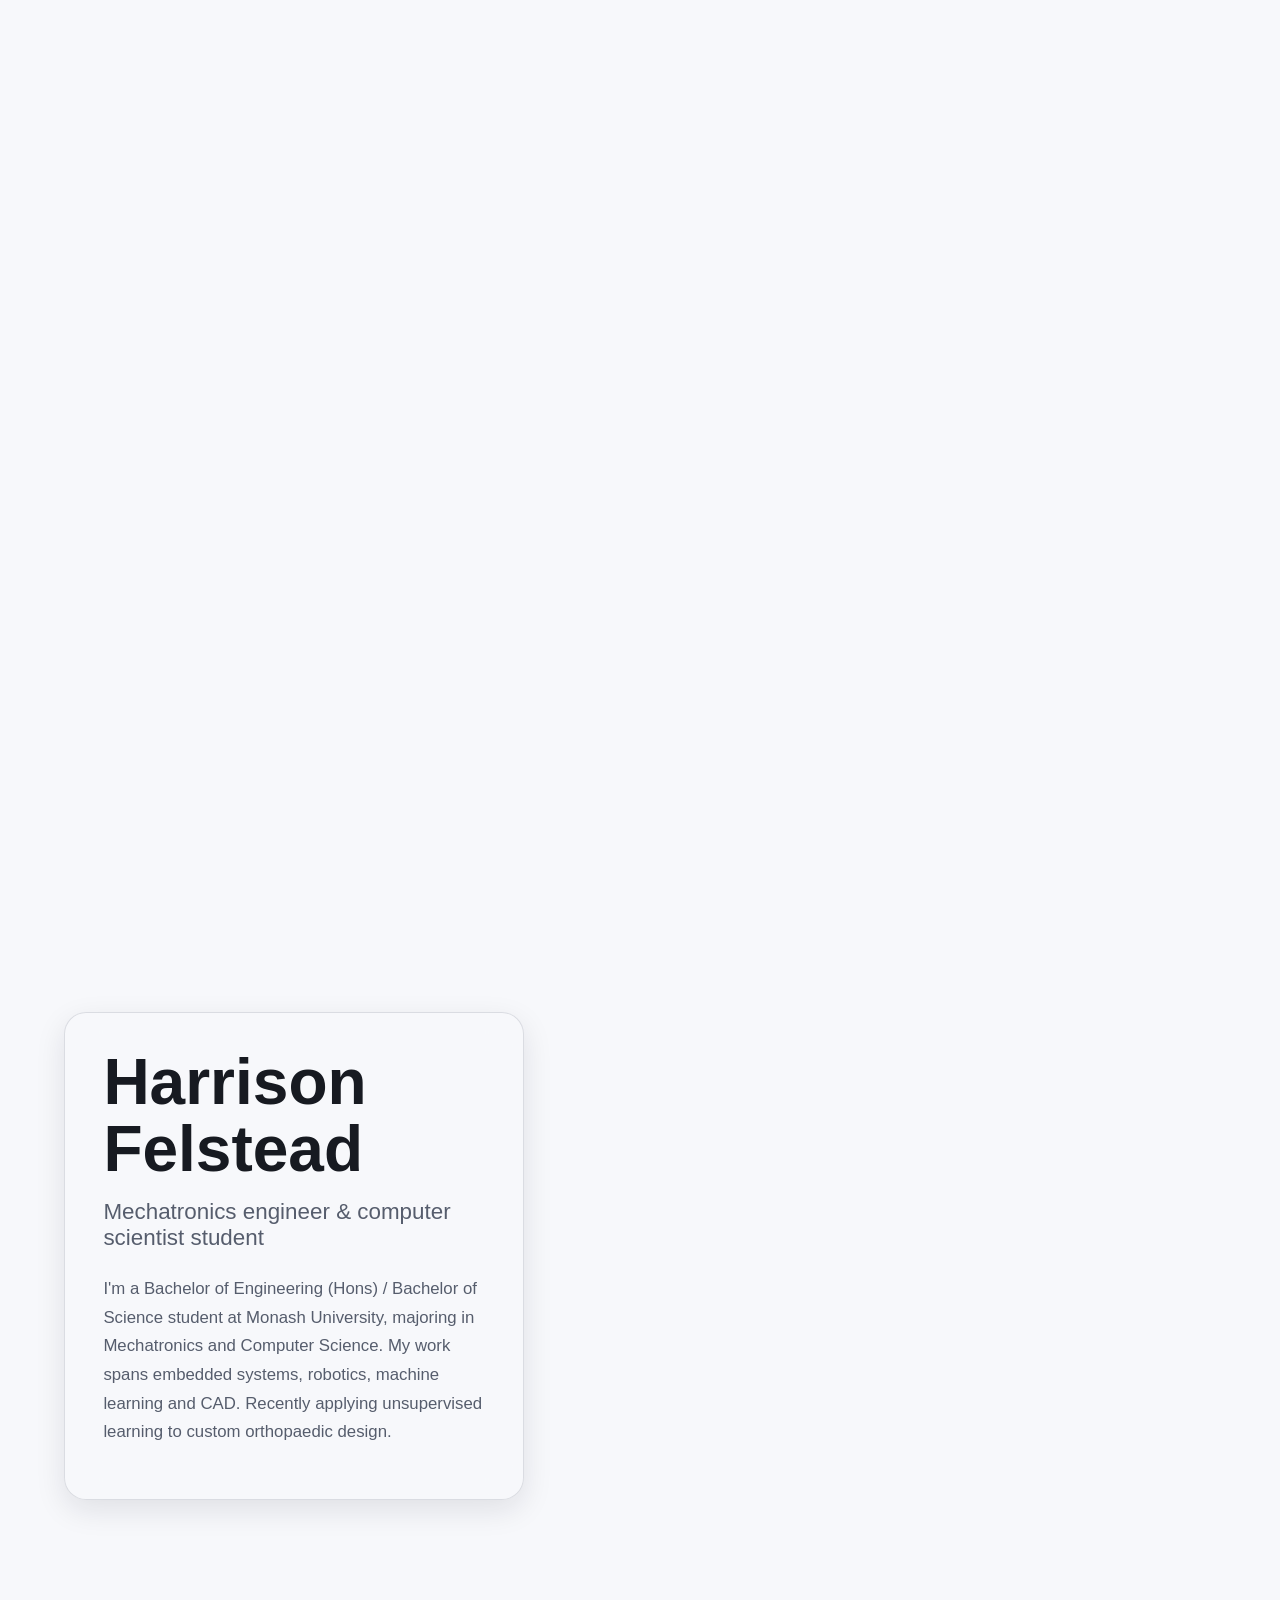
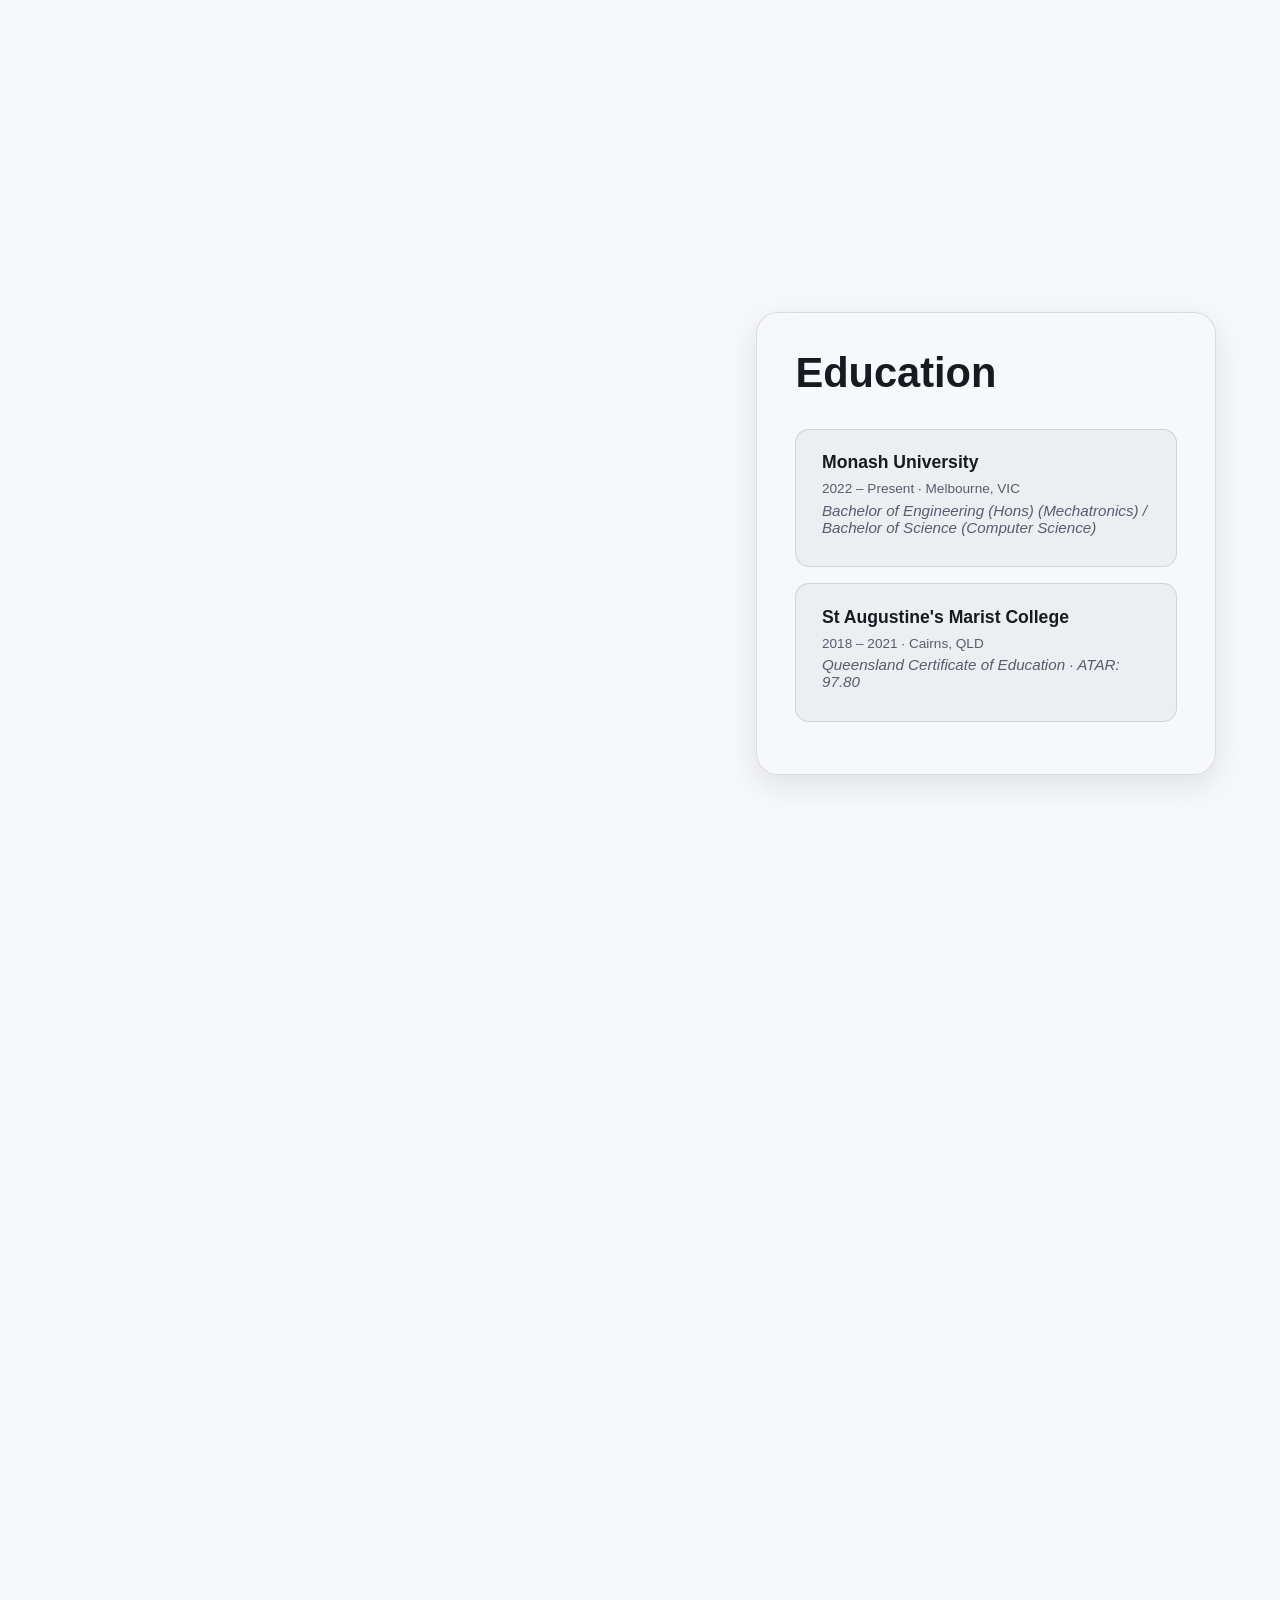
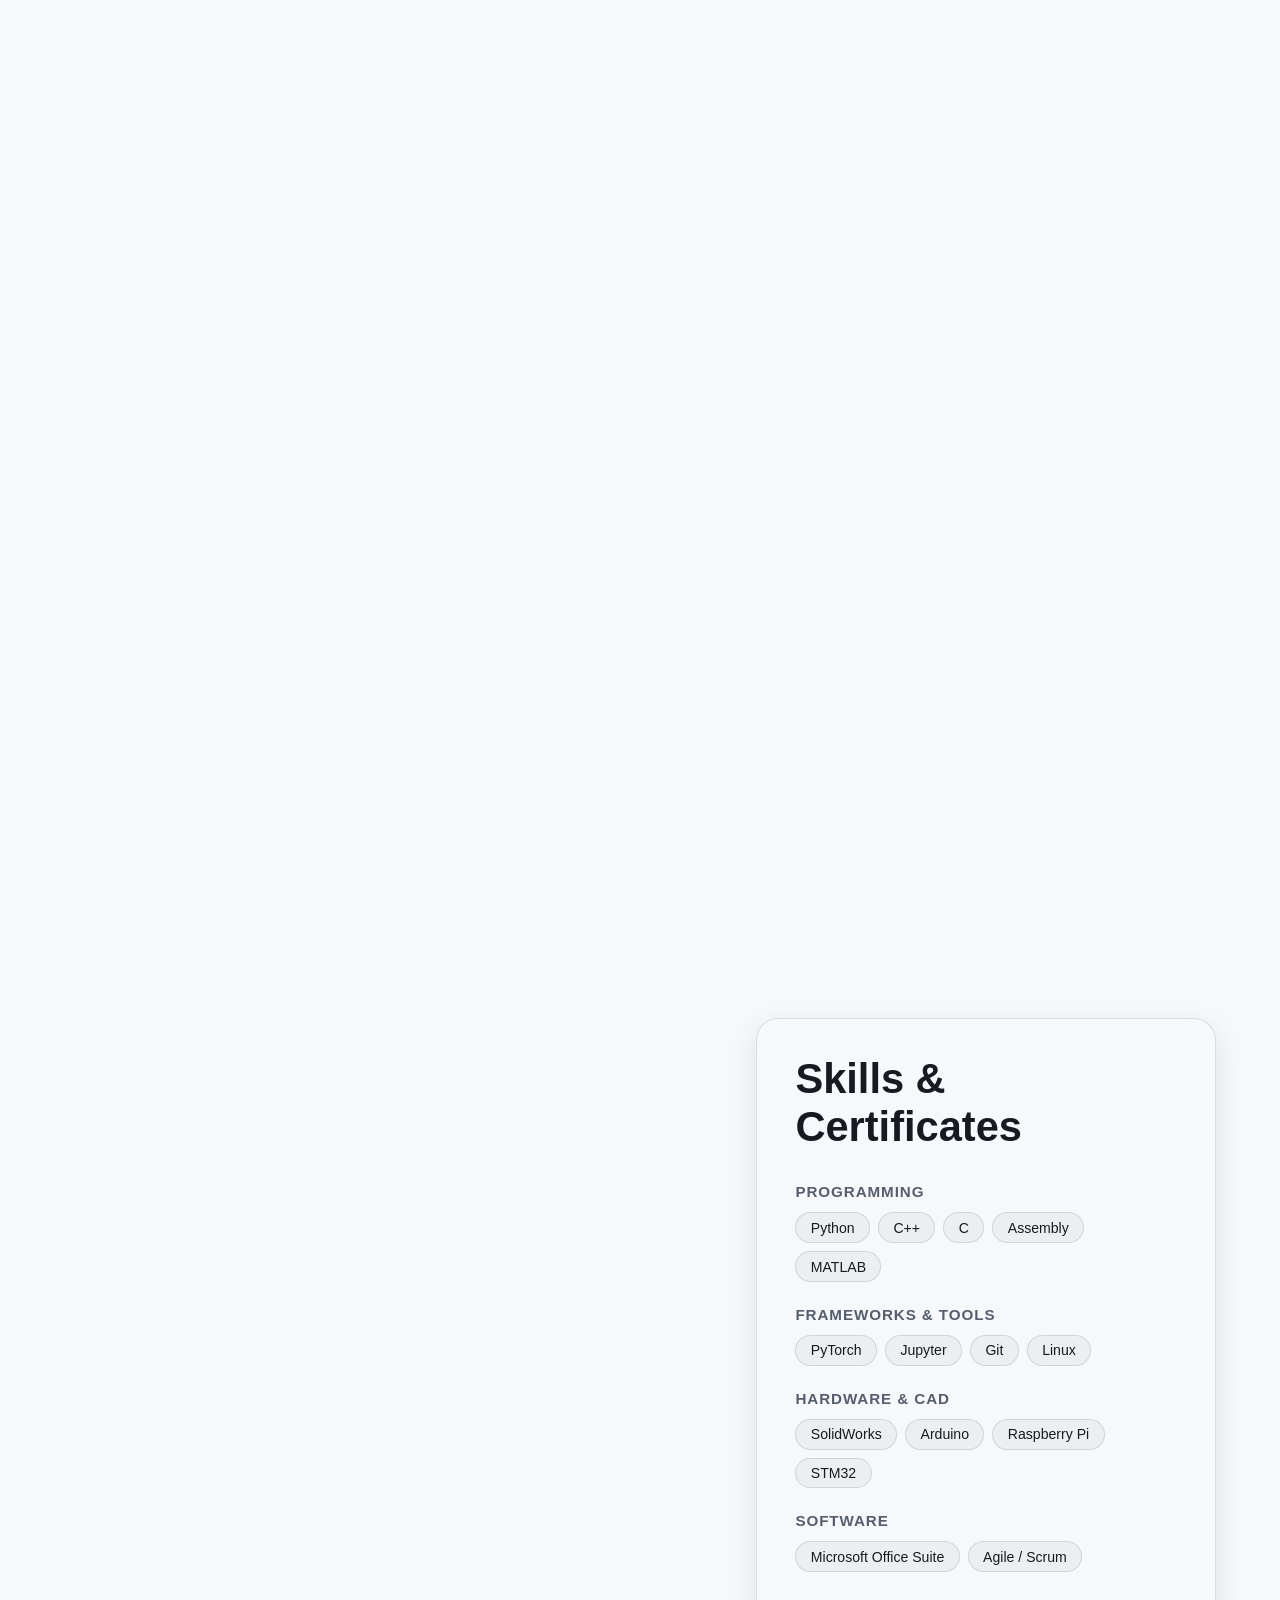
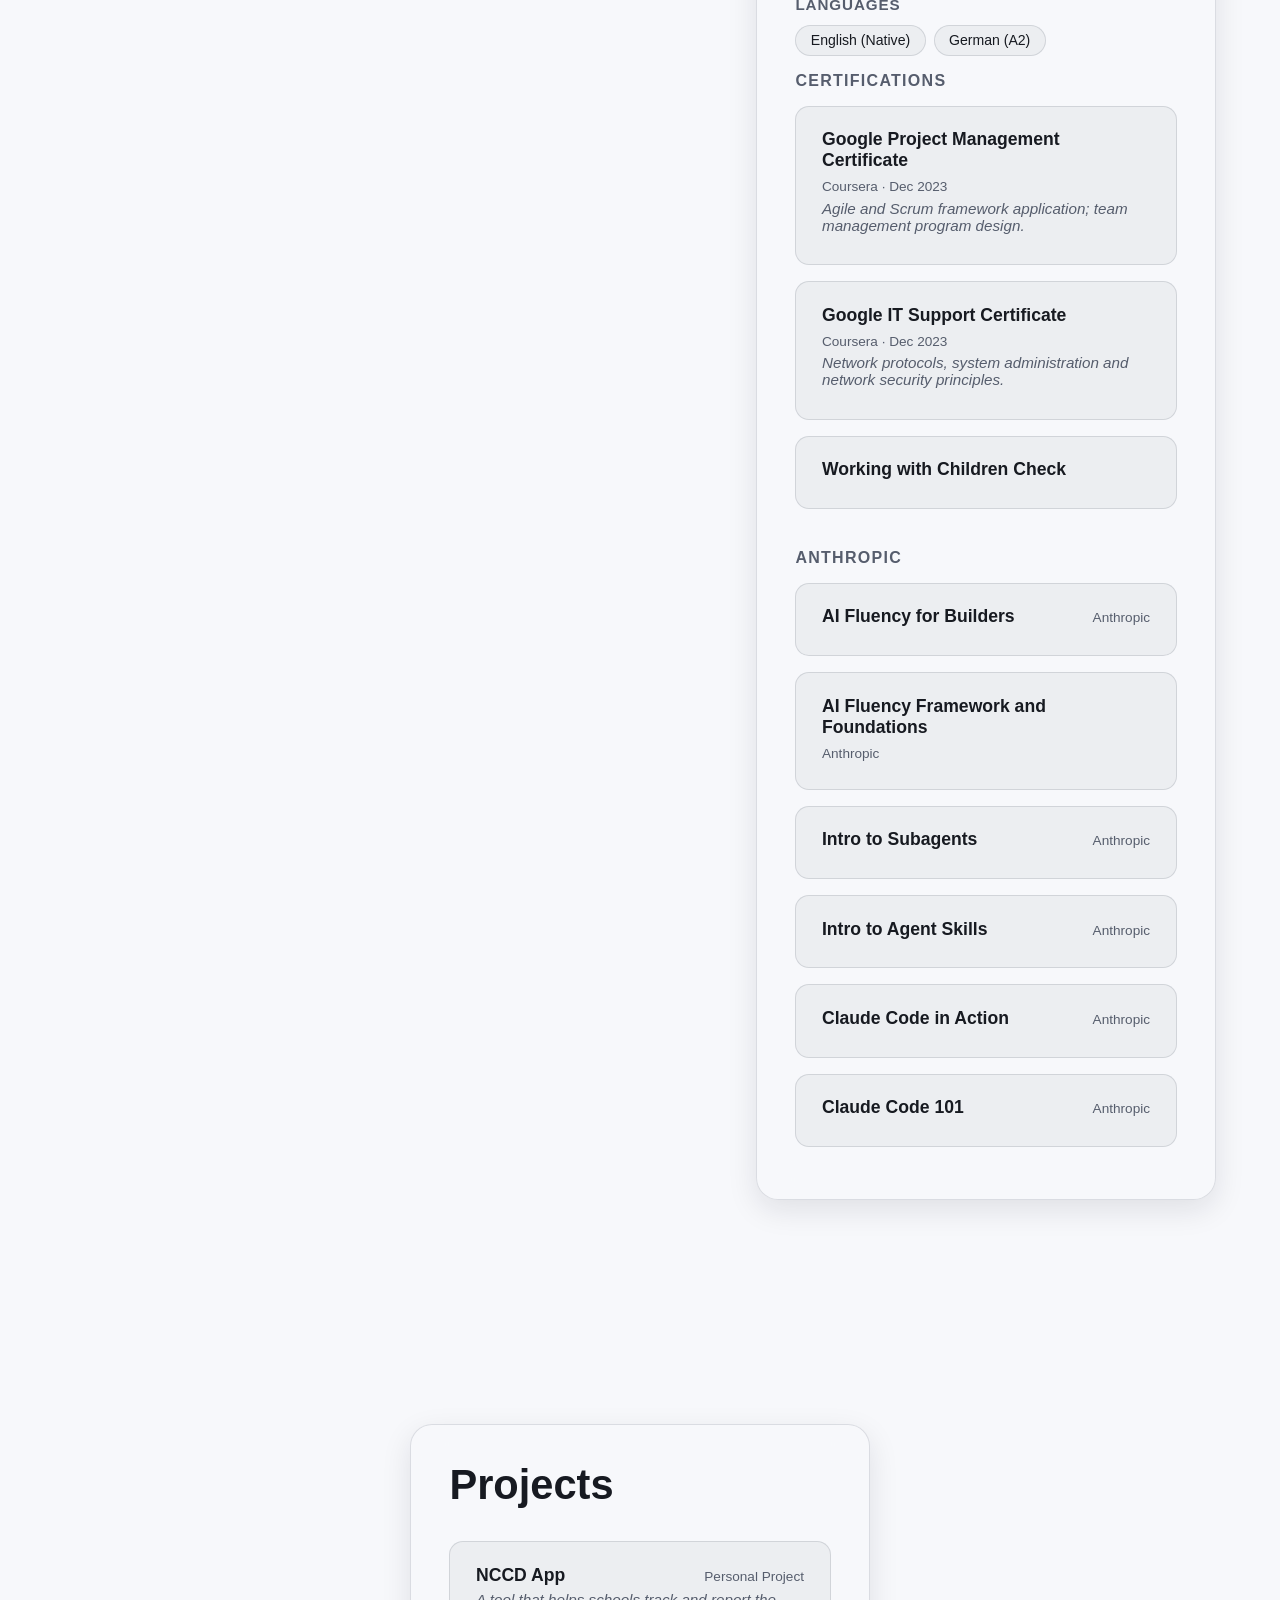
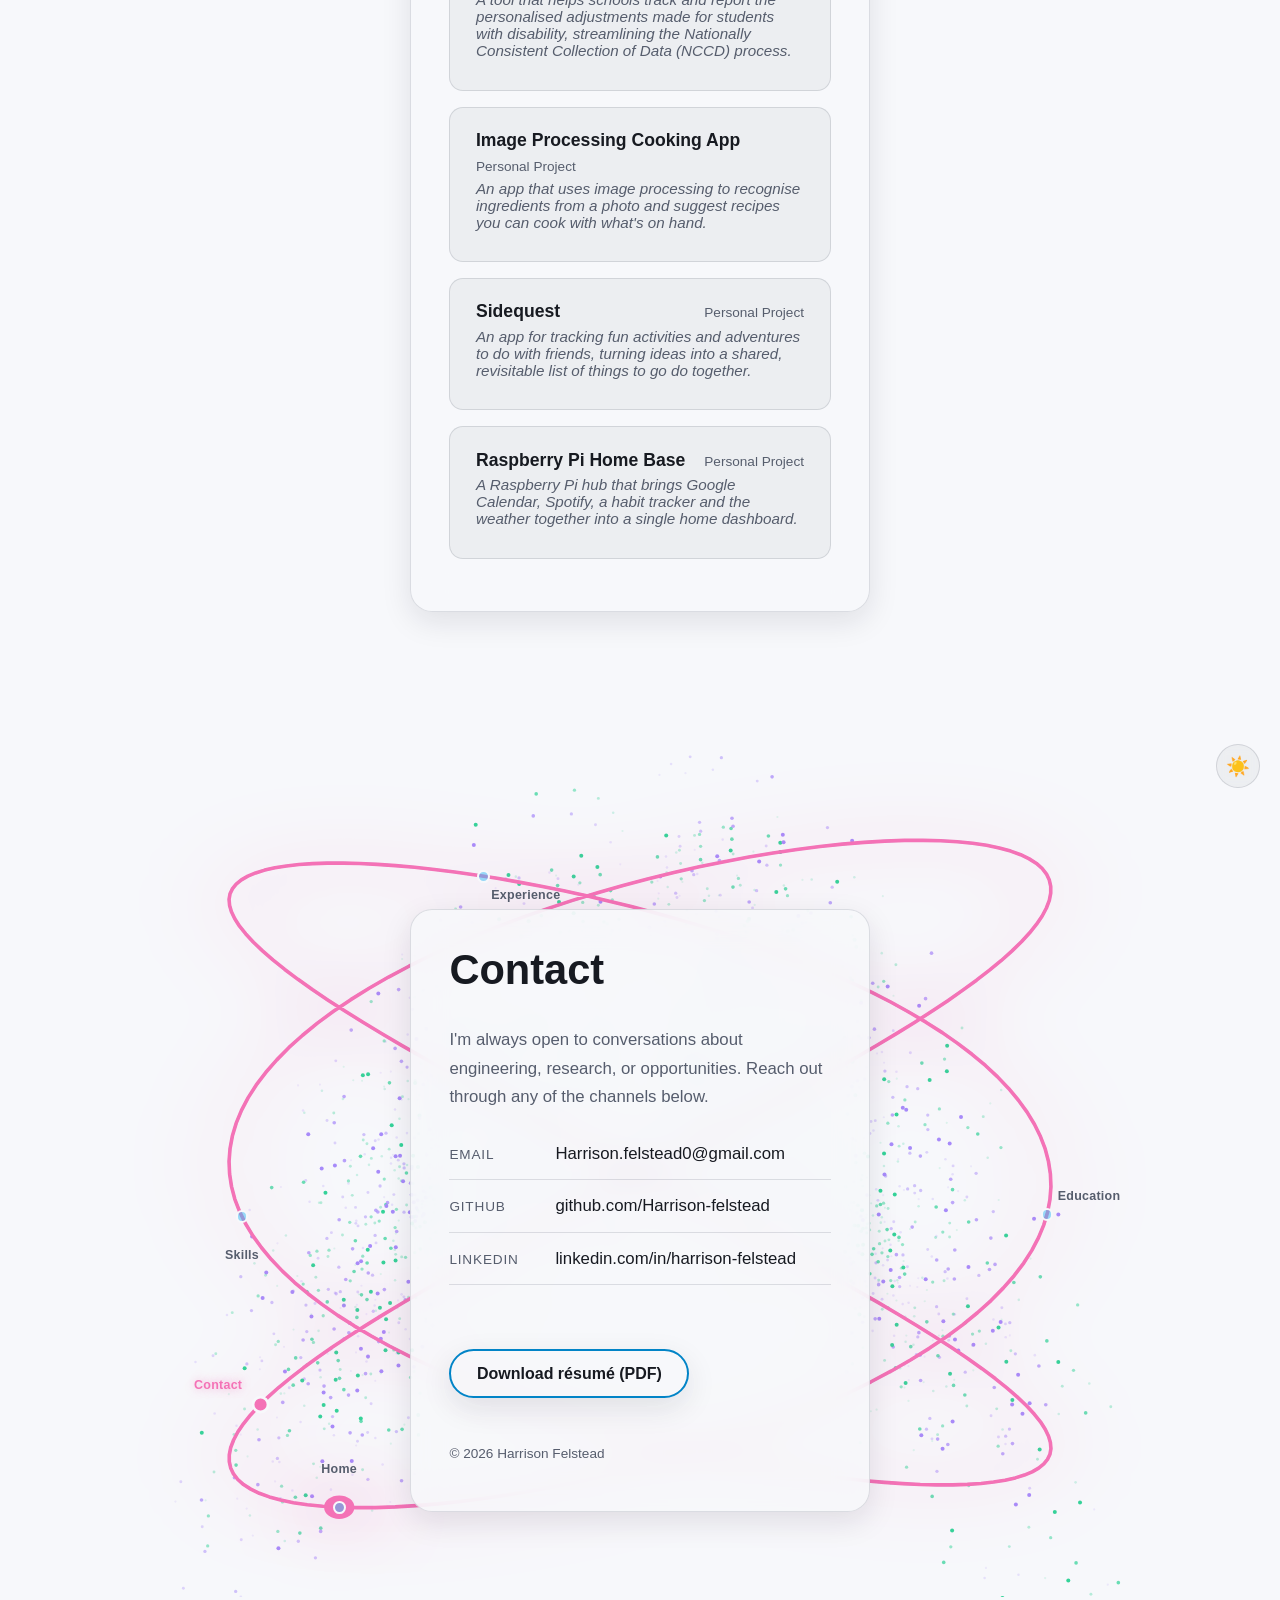
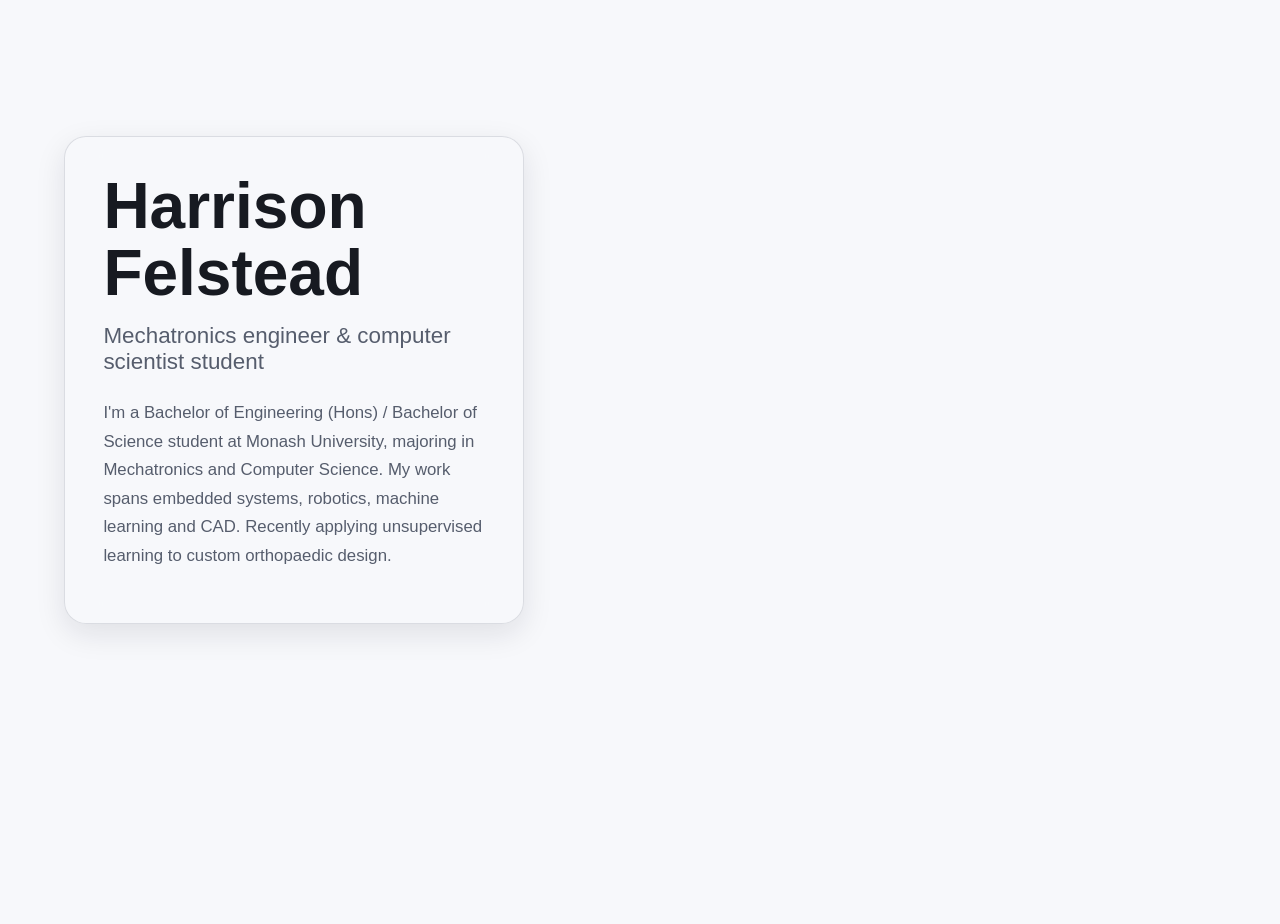
==== index.html @ 3bda4cfe "website page" ====
<!DOCTYPE html>
<html lang="en">
<head>
<meta charset="UTF-8">
<meta name="viewport" content="width=device-width, initial-scale=1.0">
<title>Harrison Felstead</title>
<meta name="description" content="Harrison Felstead, Mechatronics and Computer Science student at Monash University.">
<link rel="stylesheet" href="css/style.css">
</head>
<body>

  <button id="theme-toggle" class="theme-toggle" type="button" aria-label="Switch to light theme" aria-pressed="false">
    <span class="theme-toggle__icon" aria-hidden="true">🌙</span>
  </button>

  <div id="curve-stage" class="curve-stage" aria-hidden="false">
    <canvas id="attractor-canvas" aria-hidden="true"></canvas>

    <nav id="curve-nav" class="curve-nav" aria-label="Section navigation">
      <svg id="curve-svg" class="curve-svg" viewBox="0 0 100 100" preserveAspectRatio="none" aria-hidden="true">
        <path id="curve-path-base" class="curve-path curve-path--base" fill="none" />
        <path id="curve-path-trace" class="curve-path curve-path--trace" fill="none" />
        <circle id="curve-marker" class="curve-marker" r="1.4" />
      </svg>
      <div class="curve-dots" id="curve-dots" role="list"></div>
    </nav>
  </div>

  <main>

    <!-- Visual duplicate of Contact used for the reverse seamless wrap: scrolling
         up past Home lands here first, then script.js silently snaps scrollY
         forward onto the real #contact by the exact loop distance. Starts with
         no layout height (see .is-locked in style.css) so it can't be scrolled
         into at all until the first forward loop has completed once. -->
    <section id="contact-loop" class="section section--pos-bc section-clone is-locked" data-title="Contact" inert>
      <div class="section__inner">
        <h2>Contact</h2>
        <p class="intro">I'm always open to conversations about engineering, research, or opportunities. Reach out through any of the channels below.</p>

        <ul class="contact-list">
          <li>
            <span class="contact-list__label">Email</span>
            <a href="mailto:Harrison.felstead0@gmail.com">Harrison.felstead0@gmail.com</a>
          </li>
          <li>
            <span class="contact-list__label">GitHub</span>
            <a href="https://github.com/Harrison-felstead/">github.com/Harrison-felstead</a>
          </li>
          <li>
            <span class="contact-list__label">LinkedIn</span>
            <a href="https://linkedin.com/in/harrison-felstead">linkedin.com/in/harrison-felstead</a>
          </li>
        </ul>

        <a class="cta cta--resume" href="assets/resume.pdf">Download résumé (PDF)</a>

        <footer class="site-footer">
          <p>© 2026 Harrison Felstead</p>
        </footer>
      </div>
    </section>

    <section id="home" class="section section--pos-tl" data-title="Home" aria-labelledby="home-heading">
      <div class="section__inner">
        <h1 id="home-heading">Harrison Felstead</h1>
        <p class="tagline">Mechatronics engineer &amp; computer scientist student</p>
        <p class="intro">
          I'm a Bachelor of Engineering (Hons) / Bachelor of Science student at Monash University,
          majoring in Mechatronics and Computer Science. My work spans embedded systems, robotics,
          machine learning and CAD. Recently applying unsupervised learning to custom orthopaedic design.
        </p>
      </div>
    </section>

    <section id="education" class="section section--pos-tr" data-title="Education" aria-labelledby="education-heading">
      <div class="section__inner">
        <h2 id="education-heading">Education</h2>

        <article class="card">
          <div class="card__head">
            <h3>Monash University</h3>
            <span class="card__meta">2022 – Present · Melbourne, VIC</span>
          </div>
          <p class="card__role">Bachelor of Engineering (Hons) (Mechatronics) / Bachelor of Science (Computer Science)</p>
        </article>

        <article class="card">
          <div class="card__head">
            <h3>St Augustine's Marist College</h3>
            <span class="card__meta">2018 – 2021 · Cairns, QLD</span>
          </div>
          <p class="card__role">Queensland Certificate of Education · ATAR: 97.80</p>
        </article>
      </div>
    </section>

    <section id="experience" class="section section--pos-bl" data-title="Experience" aria-labelledby="experience-heading">
      <div class="section__inner">
        <h2 id="experience-heading">Experience</h2>

        <h3 class="group-title">Work &amp; Research</h3>

        <article class="card">
          <div class="card__head">
            <h4>Research &amp; Development Team Member</h4>
            <span class="card__meta">April 2026 – Present</span>
          </div>
          <p class="card__role">Monash BrewLab · Monash University</p>
          <ul>
            <li>Designed and tested multiple fermentation combinations using food chemistry principles, applying a scientific methodology to evaluate, iterate and optimise outcomes.</li>
            <li>Applied <strong>data analysis</strong> techniques to assess fermentation yields and flavour profiles, translating experimental results into actionable process improvements.</li>
            <li>Collaborated within a multidisciplinary team to document findings and plan future R&amp;D directions.</li>
          </ul>
        </article>

        <article class="card">
          <div class="card__head">
            <h4>Final Year Project: Custom Orthopaedic Sole Creation using Unsupervised Learning</h4>
          </div>
          <p class="card__role">Monash University</p>
          <ul>
            <li>Developed an unsupervised <strong>machine learning</strong> pipeline using <strong>K-means clustering</strong> to segment foot pressure maps into superpixels representing regions of similar pressure magnitude and pressure change dynamics.</li>
            <li>Generated custom 3D-printable sole geometries from clustering outputs, translating biomechanical data into manufacturable designs tailored to individual foot profiles.</li>
            <li>Spans <strong>machine learning</strong>, <strong>computer vision</strong>, biomechanical analysis and additive manufacturing, forming an end-to-end pipeline from raw data through to physical output.</li>
          </ul>
        </article>

        <article class="card">
          <div class="card__head">
            <h4>Mechatronics &amp; Computer Science Coursework Projects</h4>
          </div>
          <p class="card__role">Monash University</p>
          <ul>
            <li>Built practical experience across <strong>embedded systems</strong> (C/C++), control systems design, <strong>robotics</strong>, signal processing and <strong>machine learning</strong> (PyTorch), with CAD applied across mechanical design and prototyping units.</li>
          </ul>
        </article>

        <article class="card">
          <div class="card__head">
            <h4>OSHC Educator</h4>
            <span class="card__meta">Summer 2025 – 2026</span>
          </div>
          <p class="card__role">Holy Cross Primary School · Cairns</p>
          <ul>
            <li>Supervised and guided primary school students in structured activities, developing communication and patience skills applicable to client-facing engineering roles.</li>
          </ul>
        </article>

        <h3 class="group-title">Leadership &amp; Volunteering</h3>

        <article class="card">
          <div class="card__head">
            <h4>Vice President</h4>
            <span class="card__meta">Sep 2024 – Present</span>
          </div>
          <p class="card__role">German Liechtenstein Austrian Swiss Society (GLASS) · Monash University</p>
          <ul>
            <li>Overseeing committee operations, facilitating decision-making and supporting strategic planning for the society's annual program.</li>
            <li>Coordinating cross-cultural events and managing a diverse committee, building intercultural communication and organisational skills.</li>
          </ul>
        </article>

        <article class="card">
          <div class="card__head">
            <h4>Education Officer</h4>
            <span class="card__meta">Sep 2024 – Sep 2025</span>
          </div>
          <p class="card__role">Monash Engineering Students Society (MESS) · Monash University</p>
          <ul>
            <li>Created the "Ed Guide", a first-year resource adopted by the Engineering faculty to help incoming students navigate academic expectations and university life.</li>
            <li>Provided peer mentoring and academic support to first-year Engineering students.</li>
          </ul>
        </article>

        <article class="card">
          <div class="card__head">
            <h4>Wellbeing &amp; Equity Officer</h4>
            <span class="card__meta">Sep 2023 – Sep 2024</span>
          </div>
          <p class="card__role">Monash Engineering Students Society (MESS) · Monash University</p>
          <ul>
            <li>Developed and launched initiatives to promote mental health awareness within the Engineering faculty.</li>
            <li>Designed and implemented inclusivity and wellbeing programs serving a student body of thousands.</li>
          </ul>
        </article>
      </div>
    </section>

    <section id="skills" class="section section--pos-br" data-title="Skills" aria-labelledby="skills-heading">
      <div class="section__inner">
        <h2 id="skills-heading">Skills &amp; Certificates</h2>

        <div class="skills-grid">
          <div class="skill-group">
            <h3>Programming</h3>
            <ul class="pill-list">
              <li>Python</li><li>C++</li><li>C</li><li>Assembly</li><li>MATLAB</li>
            </ul>
          </div>
          <div class="skill-group">
            <h3>Frameworks &amp; Tools</h3>
            <ul class="pill-list">
              <li>PyTorch</li><li>Jupyter</li><li>Git</li><li>Linux</li>
            </ul>
          </div>
          <div class="skill-group">
            <h3>Hardware &amp; CAD</h3>
            <ul class="pill-list">
              <li>SolidWorks</li><li>Arduino</li><li>Raspberry Pi</li><li>STM32</li>
            </ul>
          </div>
          <div class="skill-group">
            <h3>Software</h3>
            <ul class="pill-list">
              <li>Microsoft Office Suite</li><li>Agile / Scrum</li>
            </ul>
          </div>
          <div class="skill-group">
            <h3>Languages</h3>
            <ul class="pill-list">
              <li>English (Native)</li><li>German (A2)</li>
            </ul>
          </div>
        </div>

        <h3 class="group-title">Certifications</h3>
        <article class="card">
          <div class="card__head">
            <h4>Google Project Management Certificate</h4>
            <span class="card__meta">Coursera · Dec 2023</span>
          </div>
          <p class="card__role">Agile and Scrum framework application; team management program design.</p>
        </article>
        <article class="card">
          <div class="card__head">
            <h4>Google IT Support Certificate</h4>
            <span class="card__meta">Coursera · Dec 2023</span>
          </div>
          <p class="card__role">Network protocols, system administration and network security principles.</p>
        </article>
        <article class="card">
          <div class="card__head">
            <h4>Working with Children Check</h4>
          </div>
        </article>

        <h3 class="group-title">Anthropic</h3>
        <article class="card">
          <div class="card__head">
            <h4>AI Fluency for Builders</h4>
            <span class="card__meta">Anthropic</span>
          </div>
        </article>
        <article class="card">
          <div class="card__head">
            <h4>AI Fluency Framework and Foundations</h4>
            <span class="card__meta">Anthropic</span>
          </div>
        </article>
        <article class="card">
          <div class="card__head">
            <h4>Intro to Subagents</h4>
            <span class="card__meta">Anthropic</span>
          </div>
        </article>
        <article class="card">
          <div class="card__head">
            <h4>Intro to Agent Skills</h4>
            <span class="card__meta">Anthropic</span>
          </div>
        </article>
        <article class="card">
          <div class="card__head">
            <h4>Claude Code in Action</h4>
            <span class="card__meta">Anthropic</span>
          </div>
        </article>
        <article class="card">
          <div class="card__head">
            <h4>Claude Code 101</h4>
            <span class="card__meta">Anthropic</span>
          </div>
        </article>
      </div>
    </section>

    <section id="projects" class="section section--pos-tc" data-title="Projects" aria-labelledby="projects-heading">
      <div class="section__inner">
        <h2 id="projects-heading">Projects</h2>

        <article class="card">
          <div class="card__head">
            <h4>NCCD App</h4>
            <span class="card__meta">Personal Project</span>
          </div>
          <p class="card__role">A tool that helps schools track and report the personalised adjustments made for students with disability, streamlining the Nationally Consistent Collection of Data (NCCD) process.</p>
        </article>

        <article class="card">
          <div class="card__head">
            <h4>Image Processing Cooking App</h4>
            <span class="card__meta">Personal Project</span>
          </div>
          <p class="card__role">An app that uses image processing to recognise ingredients from a photo and suggest recipes you can cook with what's on hand.</p>
        </article>

        <article class="card">
          <div class="card__head">
            <h4>Sidequest</h4>
            <span class="card__meta">Personal Project</span>
          </div>
          <p class="card__role">An app for tracking fun activities and adventures to do with friends, turning ideas into a shared, revisitable list of things to go do together.</p>
        </article>

        <article class="card">
          <div class="card__head">
            <h4>Raspberry Pi Home Base</h4>
            <span class="card__meta">Personal Project</span>
          </div>
          <p class="card__role">A Raspberry Pi hub that brings Google Calendar, Spotify, a habit tracker and the weather together into a single home dashboard.</p>
        </article>
      </div>
    </section>

    <section id="contact" class="section section--pos-bc" data-title="Contact" aria-labelledby="contact-heading">
      <div class="section__inner">
        <h2 id="contact-heading">Contact</h2>
        <p class="intro">I'm always open to conversations about engineering, research, or opportunities. Reach out through any of the channels below.</p>

        <ul class="contact-list">
          <li>
            <span class="contact-list__label">Email</span>
            <a href="mailto:Harrison.felstead0@gmail.com">Harrison.felstead0@gmail.com</a>
          </li>
          <li>
            <span class="contact-list__label">GitHub</span>
            <a href="https://github.com/Harrison-felstead/" target="_blank" rel="noopener noreferrer">github.com/Harrison-felstead</a>
          </li>
          <li>
            <span class="contact-list__label">LinkedIn</span>
            <a href="https://linkedin.com/in/harrison-felstead" target="_blank" rel="noopener noreferrer">linkedin.com/in/harrison-felstead</a>
          </li>
        </ul>

        <a class="cta cta--resume" href="assets/resume.pdf" download>Download résumé (PDF)</a>

        <footer class="site-footer">
          <p>© <span id="year"></span> Harrison Felstead</p>
        </footer>
      </div>
    </section>

    <!-- Visual duplicate of Home used purely for a seamless scroll wrap: once this
         is reached, script.js silently snaps scrollY back to the real #home by the
         exact distance between the two, so the loop is imperceptible. -->
    <section id="home-loop" class="section section--pos-tl section-clone" data-title="Home" inert>
      <div class="section__inner">
        <h1>Harrison Felstead</h1>
        <p class="tagline">Mechatronics engineer &amp; computer scientist student</p>
        <p class="intro">
          I'm a Bachelor of Engineering (Hons) / Bachelor of Science student at Monash University,
          majoring in Mechatronics and Computer Science. My work spans embedded systems, robotics,
          machine learning and CAD. Recently applying unsupervised learning to custom orthopaedic design.
        </p>
      </div>
    </section>

  </main>

  <script src="js/script.js"></script>
</body>
</html>
---- css/style.css ----
:root {
  --bg: #0b0e14;
  --bg-elevated: rgba(255, 255, 255, 0.06);
  --panel-bg: rgba(11, 14, 20, 0.82);
  --text: #eef1f6;
  --text-muted: #a6adba;
  --border: rgba(255, 255, 255, 0.1);
  --accent: #7dd3fc;
  --accent-strong: #38bdf8;
  --curve-base: rgba(226, 232, 240, 0.4);
  --curve-trace: #38bdf8;
  --attractor-color: 125, 211, 252;
  --shadow: 0 10px 30px rgba(0, 0, 0, 0.35);
}

[data-theme="light"] {
  --bg: #f7f8fb;
  --bg-elevated: rgba(15, 23, 42, 0.045);
  --panel-bg: rgba(247, 248, 251, 0.86);
  --text: #171a21;
  --text-muted: #565d6d;
  --border: rgba(15, 23, 42, 0.12);
  --accent: #0369a1;
  --accent-strong: #0284c7;
  --curve-base: rgba(15, 23, 42, 0.55);
  --curve-trace: #0284c7;
  --attractor-color: 3, 105, 161;
  --shadow: 0 10px 30px rgba(15, 23, 42, 0.1);
}

* { box-sizing: border-box; }

html {
  scroll-behavior: smooth;
  scrollbar-width: none;
  -ms-overflow-style: none;
}

html::-webkit-scrollbar {
  width: 0;
  height: 0;
  display: none;
}

body {
  margin: 0;
  font-family: -apple-system, BlinkMacSystemFont, "Segoe UI", Roboto, Helvetica, Arial, sans-serif;
  background: var(--bg);
  color: var(--text);
  transition: background-color 0.4s ease, color 0.4s ease;
  min-height: 100vh;
}

main {
  position: relative;
  z-index: 2;
}

.section {
  min-height: 100vh;
  display: flex;
  padding: 7rem 5vw;
}

.section--pos-tl { align-items: flex-start; justify-content: flex-start; }
.section--pos-tr { align-items: flex-start; justify-content: flex-end; }
.section--pos-bl { align-items: flex-end; justify-content: flex-start; }
.section--pos-br { align-items: flex-end; justify-content: flex-end; }
.section--pos-bc { align-items: flex-end; justify-content: center; }
.section--pos-tc { align-items: flex-start; justify-content: center; }

.section-clone {
  pointer-events: none;
}

/* Takes up no layout space at all, so the document simply can't be scrolled
   into it — the natural scroll boundary sits at Home's top, same as before
   this section existed. Removed once the first forward loop completes. */
.section-clone.is-locked {
  display: none;
}

.section__inner {
  max-width: 460px;
  width: 100%;
  background: var(--panel-bg);
  backdrop-filter: blur(16px);
  -webkit-backdrop-filter: blur(16px);
  border: 1px solid var(--border);
  border-radius: 22px;
  padding: 2.25rem clamp(1.5rem, 3vw, 2.5rem);
  box-shadow: var(--shadow);
  opacity: 0;
  transform: translateY(18px) scale(0.96);
  transition: opacity 0.55s ease, transform 0.55s cubic-bezier(0.22, 1, 0.36, 1);
}

.section.is-active .section__inner {
  opacity: 1;
  transform: translateY(0) scale(1);
}

.eyebrow {
  text-transform: uppercase;
  letter-spacing: 0.14em;
  font-size: 0.78rem;
  color: var(--accent);
  font-weight: 600;
  margin: 0 0 0.75rem;
}

h1 {
  font-size: clamp(2.4rem, 6vw, 4rem);
  margin: 0 0 1rem;
  line-height: 1.05;
}

h2 {
  font-size: clamp(1.8rem, 4vw, 2.6rem);
  margin: 0 0 2rem;
}

.tagline {
  font-size: clamp(1.1rem, 2.4vw, 1.4rem);
  color: var(--text-muted);
  margin: 0 0 1.5rem;
  font-weight: 500;
}

.intro {
  font-size: 1.05rem;
  line-height: 1.7;
  color: var(--text-muted);
  max-width: 620px;
}

.cta {
  display: inline-block;
  margin-top: 2rem;
  padding: 0.85rem 1.6rem;
  border-radius: 999px;
  background: var(--accent-strong);
  color: #04121c;
  font-weight: 600;
  text-decoration: none;
  transition: transform 0.2s ease, box-shadow 0.2s ease;
  box-shadow: var(--shadow);
}

.cta:hover, .cta:focus-visible {
  transform: translateY(-2px);
}

.cta--resume {
  background: transparent;
  border: 2px solid var(--accent-strong);
  color: var(--text);
}

.group-title {
  font-size: 1rem;
  text-transform: uppercase;
  letter-spacing: 0.08em;
  color: var(--text-muted);
  margin: 2.5rem 0 1rem;
}

.group-title:first-of-type {
  margin-top: 0;
}

.card {
  background: var(--bg-elevated);
  border: 1px solid var(--border);
  border-radius: 14px;
  padding: 1.4rem 1.6rem;
  margin-bottom: 1rem;
}

.card__head {
  display: flex;
  flex-wrap: wrap;
  justify-content: space-between;
  align-items: baseline;
  gap: 0.5rem;
  margin-bottom: 0.35rem;
}

.card__head h3, .card__head h4 {
  margin: 0;
  font-size: 1.1rem;
}

.card__meta {
  font-size: 0.85rem;
  color: var(--text-muted);
  white-space: nowrap;
}

.card__role {
  margin: 0 0 0.5rem;
  color: var(--text-muted);
  font-style: italic;
  font-size: 0.95rem;
}

.card ul {
  margin: 0.5rem 0 0;
  padding-left: 1.2rem;
  color: var(--text-muted);
  line-height: 1.6;
}

.card li + li { margin-top: 0.4rem; }

.skills-grid {
  display: grid;
  grid-template-columns: repeat(auto-fit, minmax(200px, 1fr));
  gap: 1.5rem;
  margin-bottom: 1rem;
}

.skill-group h3 {
  font-size: 0.95rem;
  text-transform: uppercase;
  letter-spacing: 0.06em;
  color: var(--text-muted);
  margin: 0 0 0.75rem;
}

.pill-list {
  list-style: none;
  margin: 0;
  padding: 0;
  display: flex;
  flex-wrap: wrap;
  gap: 0.5rem;
}

.pill-list li {
  background: var(--bg-elevated);
  border: 1px solid var(--border);
  border-radius: 999px;
  padding: 0.4rem 0.9rem;
  font-size: 0.88rem;
}

.contact-list {
  list-style: none;
  margin: 2rem 0;
  padding: 0;
  display: flex;
  flex-direction: column;
  gap: 1rem;
}

.contact-list li {
  display: flex;
  align-items: baseline;
  gap: 1rem;
  border-bottom: 1px solid var(--border);
  padding-bottom: 0.9rem;
}

.contact-list__label {
  width: 90px;
  flex-shrink: 0;
  color: var(--text-muted);
  font-size: 0.85rem;
  text-transform: uppercase;
  letter-spacing: 0.06em;
}

.contact-list a {
  color: var(--text);
  text-decoration: none;
  font-size: 1.05rem;
  border-bottom: 1px solid transparent;
}

.contact-list a:hover, .contact-list a:focus-visible {
  border-bottom-color: var(--accent-strong);
}

.site-footer {
  margin-top: 3rem;
  color: var(--text-muted);
  font-size: 0.85rem;
}

/* Theme toggle */
.theme-toggle {
  position: fixed;
  top: 1.25rem;
  right: 1.25rem;
  z-index: 20;
  width: 44px;
  height: 44px;
  border-radius: 50%;
  border: 1px solid var(--border);
  background: var(--bg-elevated);
  backdrop-filter: blur(6px);
  color: var(--text);
  font-size: 1.2rem;
  display: flex;
  align-items: center;
  justify-content: center;
  cursor: pointer;
  transition: transform 0.2s ease, background-color 0.3s ease;
}

.theme-toggle:hover, .theme-toggle:focus-visible {
  transform: scale(1.06);
}

/* Centered Lissajous curve + attractor stage */
.curve-stage {
  position: fixed;
  top: 50%;
  left: 50%;
  transform: translate(-50%, -50%);
  /* Wider than tall: gives dots/labels near the curve's left and right
     extremes more horizontal room before they'd otherwise sit under the
     corner content panels or run off the viewport edge. Capped by vw too
     so it still can't exceed the actual viewport on narrow/portrait
     screens (vmin alone isn't enough of a guard there). */
  width: min(120vmin, 96vw, 1500px);
  height: min(94vmin, 1300px);
  z-index: 1;
  pointer-events: none;
}

#attractor-canvas {
  position: absolute;
  inset: 0;
  width: 100%;
  height: 100%;
  z-index: 0;
  pointer-events: none;
}

.curve-nav {
  position: absolute;
  inset: 0;
  z-index: 1;
  pointer-events: none;
}

.curve-svg {
  position: absolute;
  inset: 0;
  width: 100%;
  height: 100%;
  overflow: visible;
}

.curve-path {
  stroke-linecap: round;
  stroke-linejoin: round;
  vector-effect: non-scaling-stroke;
}

.curve-path--base {
  stroke: var(--curve-base);
  stroke-width: 2.6;
}

.curve-path--trace {
  stroke: var(--curve-trace);
  stroke-width: 3.6;
  transition: stroke 0.4s ease;
  filter: drop-shadow(0 0 4px var(--curve-trace));
}

.curve-marker {
  fill: var(--curve-trace);
  transition: fill 0.4s ease;
  filter: drop-shadow(0 0 4px var(--curve-trace));
}

.curve-dots {
  position: absolute;
  inset: 0;
}

.curve-dot-label {
  position: absolute;
  left: 50%;
  top: 50%;
  transform: translate(-50%, -50%);
  font-size: 0.78rem;
  font-weight: 600;
  letter-spacing: 0.02em;
  color: var(--text-muted);
  white-space: nowrap;
  pointer-events: none;
  transition: color 0.3s ease, text-shadow 0.3s ease;
}

.curve-dot-label.is-current {
  color: var(--curve-trace);
  text-shadow: 0 0 8px color-mix(in srgb, var(--curve-trace) 55%, transparent);
}

.curve-dot {
  position: absolute;
  left: 50%;
  top: 50%;
  width: 2rem;
  height: 2rem;
  margin: -1rem;
  border-radius: 50%;
  border: none;
  background: transparent;
  cursor: pointer;
  pointer-events: auto;
  display: flex;
  align-items: center;
  justify-content: center;
}

.curve-dot::before {
  content: "";
  width: 0.55rem;
  height: 0.55rem;
  border-radius: 50%;
  background: var(--curve-base);
  border: 2px solid var(--bg);
  transition: background-color 0.3s ease, transform 0.3s ease;
}

.curve-dot[aria-current="true"]::before {
  background: var(--curve-trace);
  transform: scale(1.35);
}

.curve-dot.is-pulsing::before {
  animation: dot-pulse 0.5s ease;
}

@keyframes dot-pulse {
  0% { transform: scale(1); }
  50% { transform: scale(1.7); }
  100% { transform: scale(1.35); }
}

.curve-dot:focus-visible::before {
  outline: 2px solid var(--accent-strong);
  outline-offset: 3px;
}

/* Mobile: stack content centered, keep the stage centered but smaller */
@media (max-width: 780px) {
  .section {
    padding: 3.5rem 5vw;
    align-items: center !important;
    justify-content: center !important;
  }

  .section__inner {
    padding: 2rem 1.5rem;
    max-width: 92vw;
  }

  .curve-stage {
    width: min(96vmin, 468px);
    height: min(96vmin, 468px);
    opacity: 0.8;
  }

  .curve-dot-label {
    font-size: 0.68rem;
  }

  .theme-toggle {
    top: auto;
    bottom: 1.25rem;
  }
}

/* Suppress transitions for one frame during the instant loop-back reset */
html.is-resetting,
html.is-resetting * {
  transition: none !important;
}

@media (prefers-reduced-motion: reduce) {
  html { scroll-behavior: auto; }
  .cta, .theme-toggle, .curve-dot::before, .section__inner { transition: none; }
  .section__inner { opacity: 1; transform: none; }
}
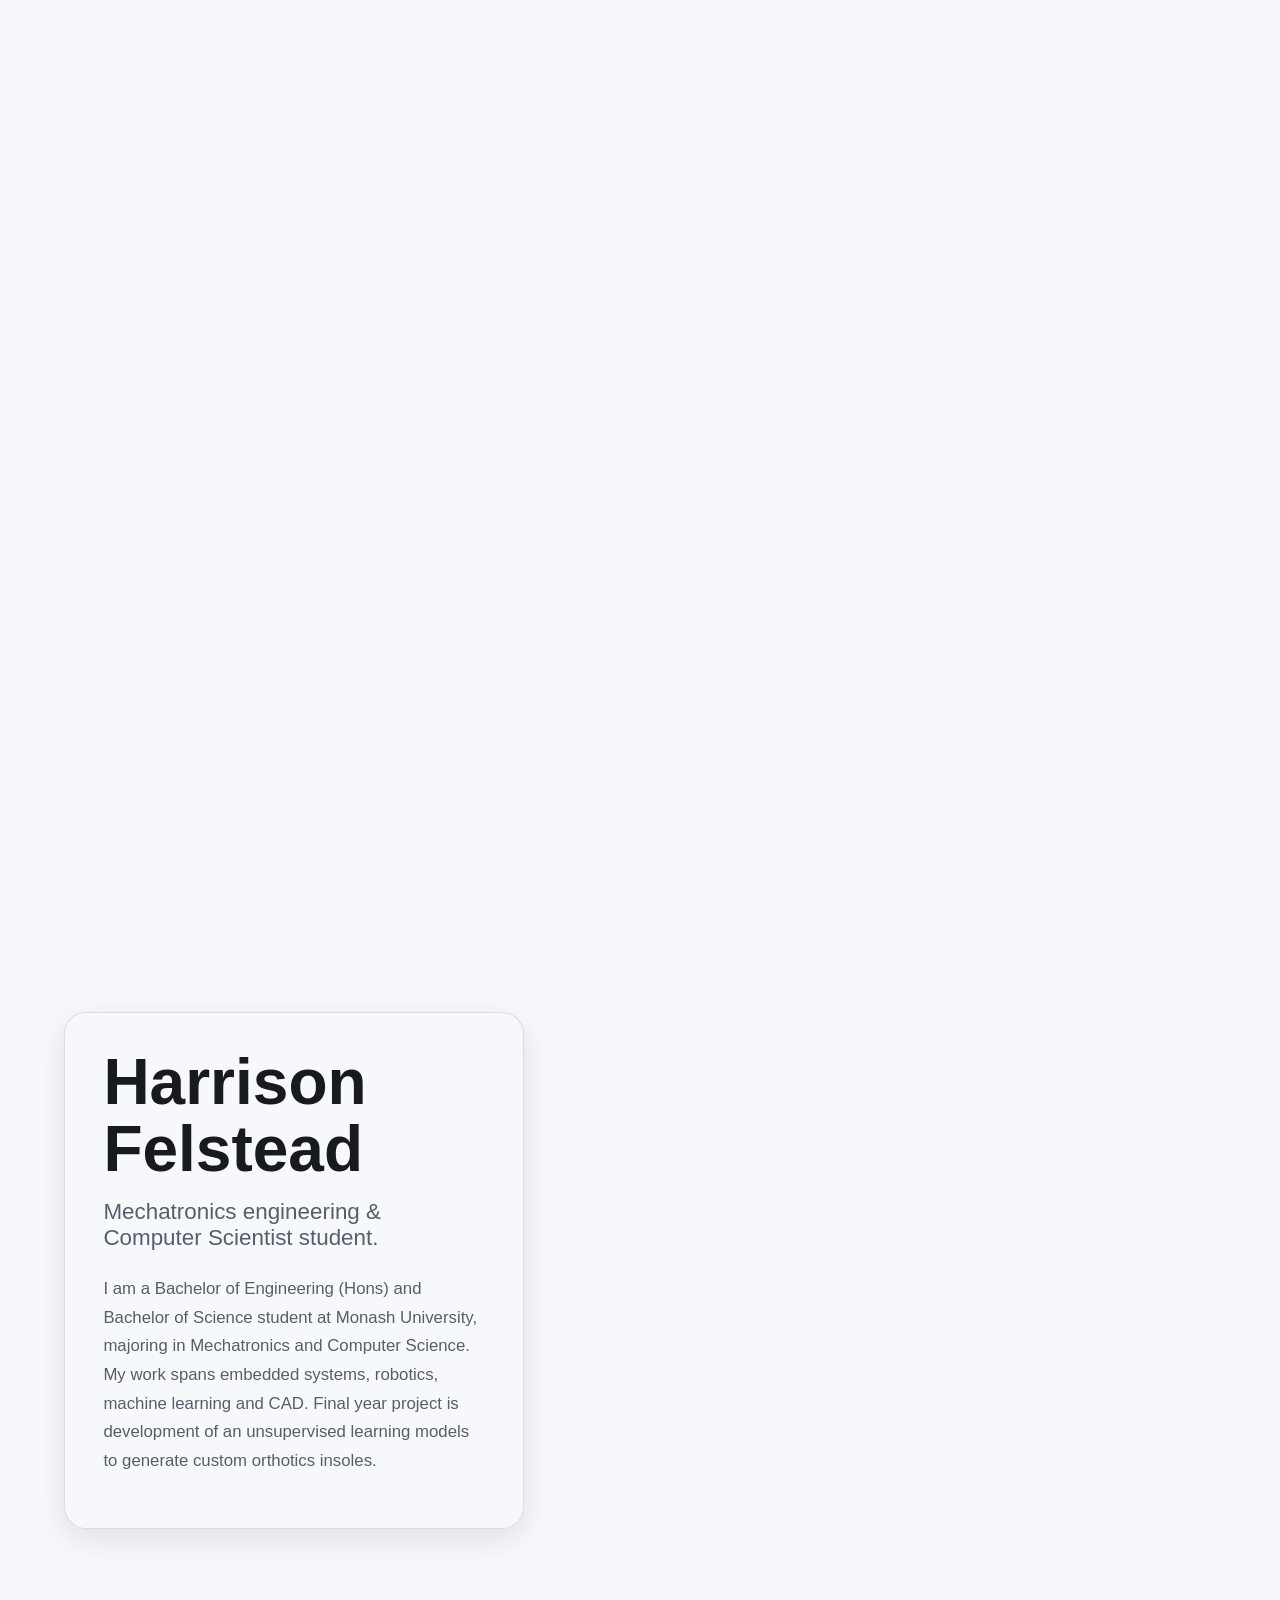
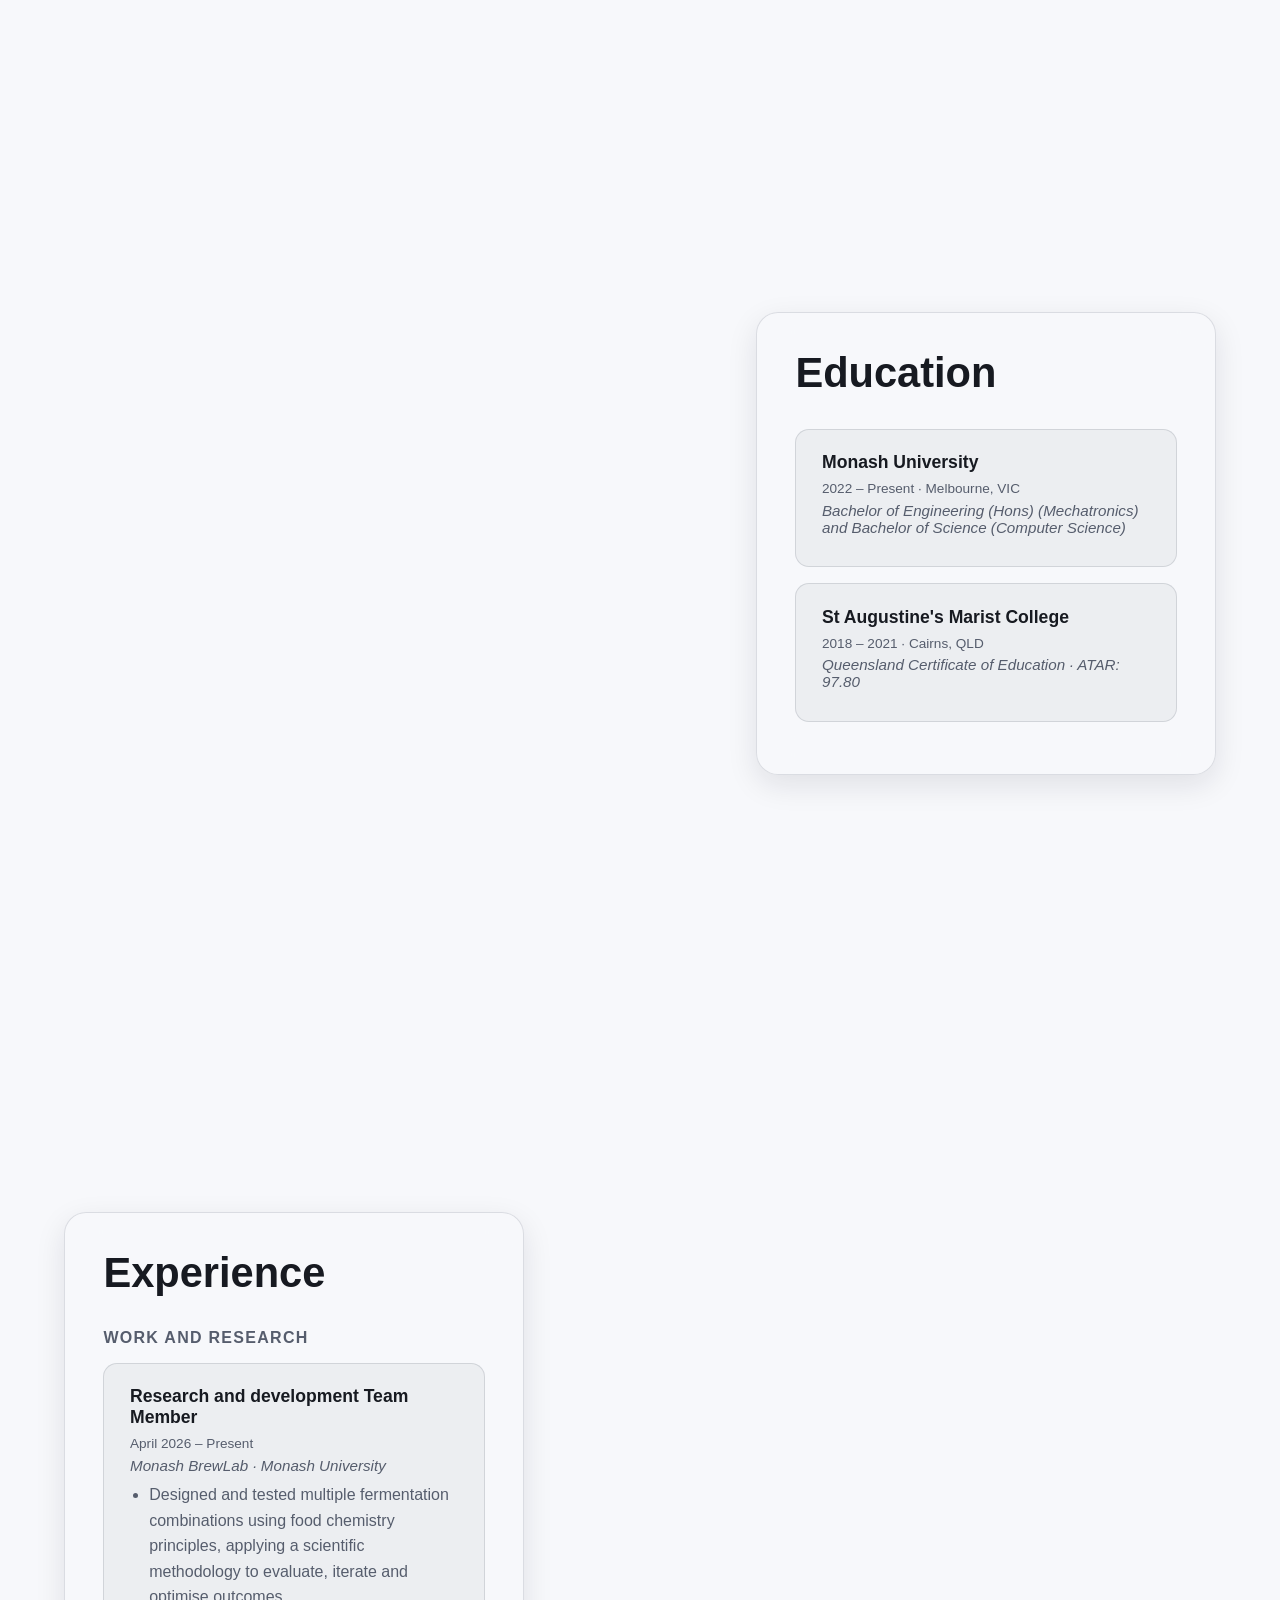
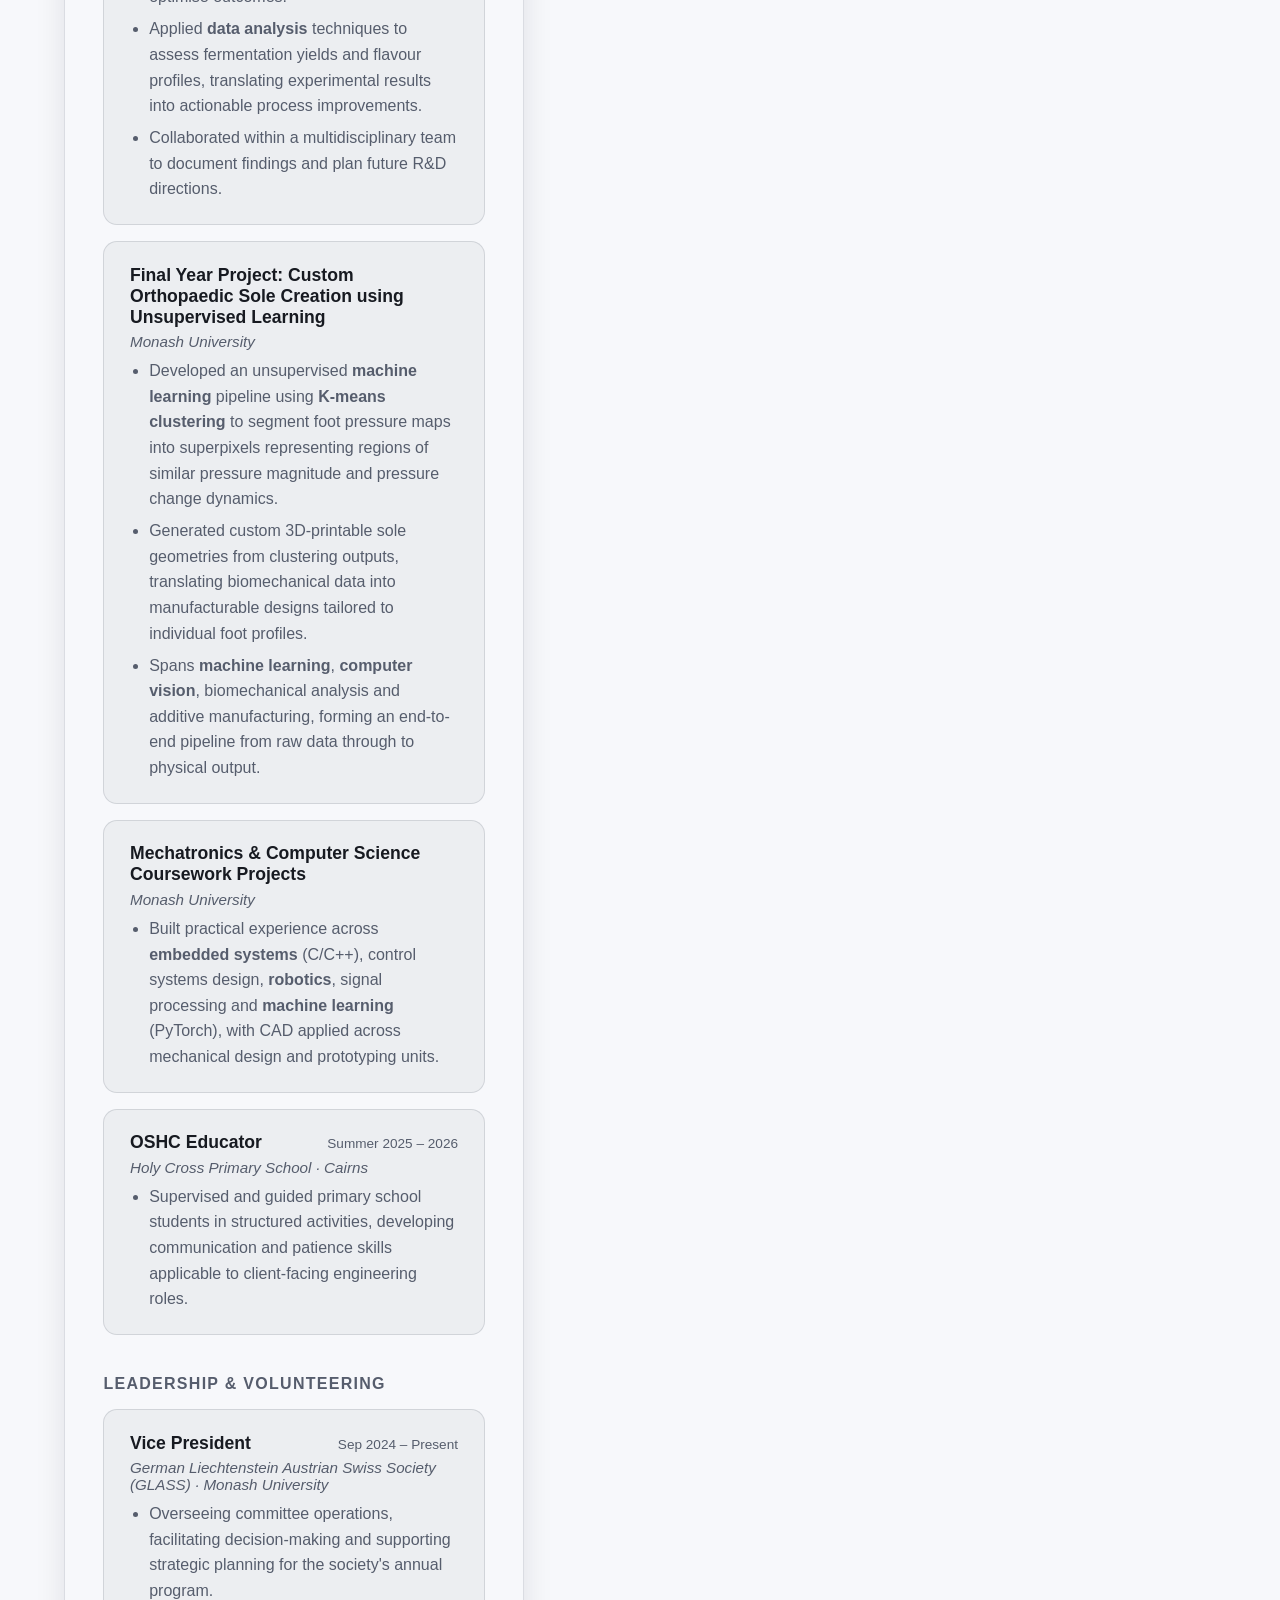
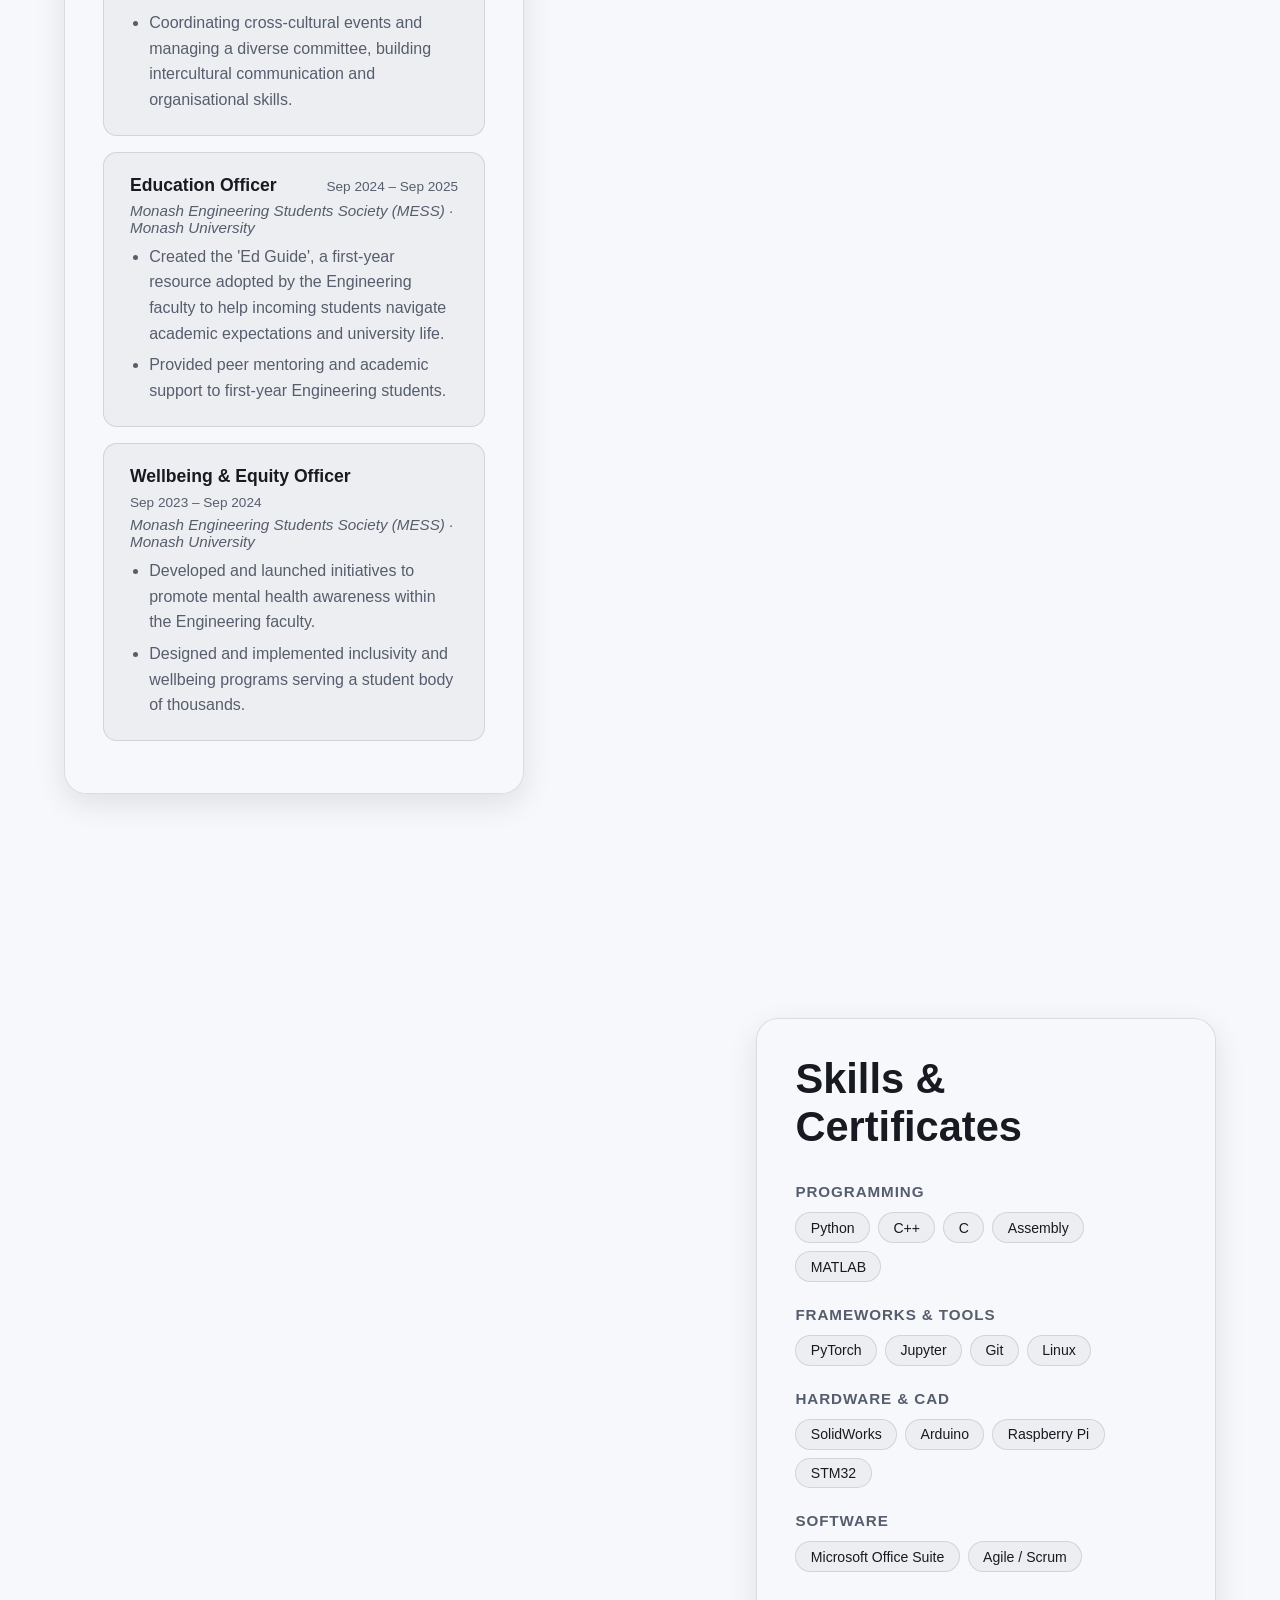
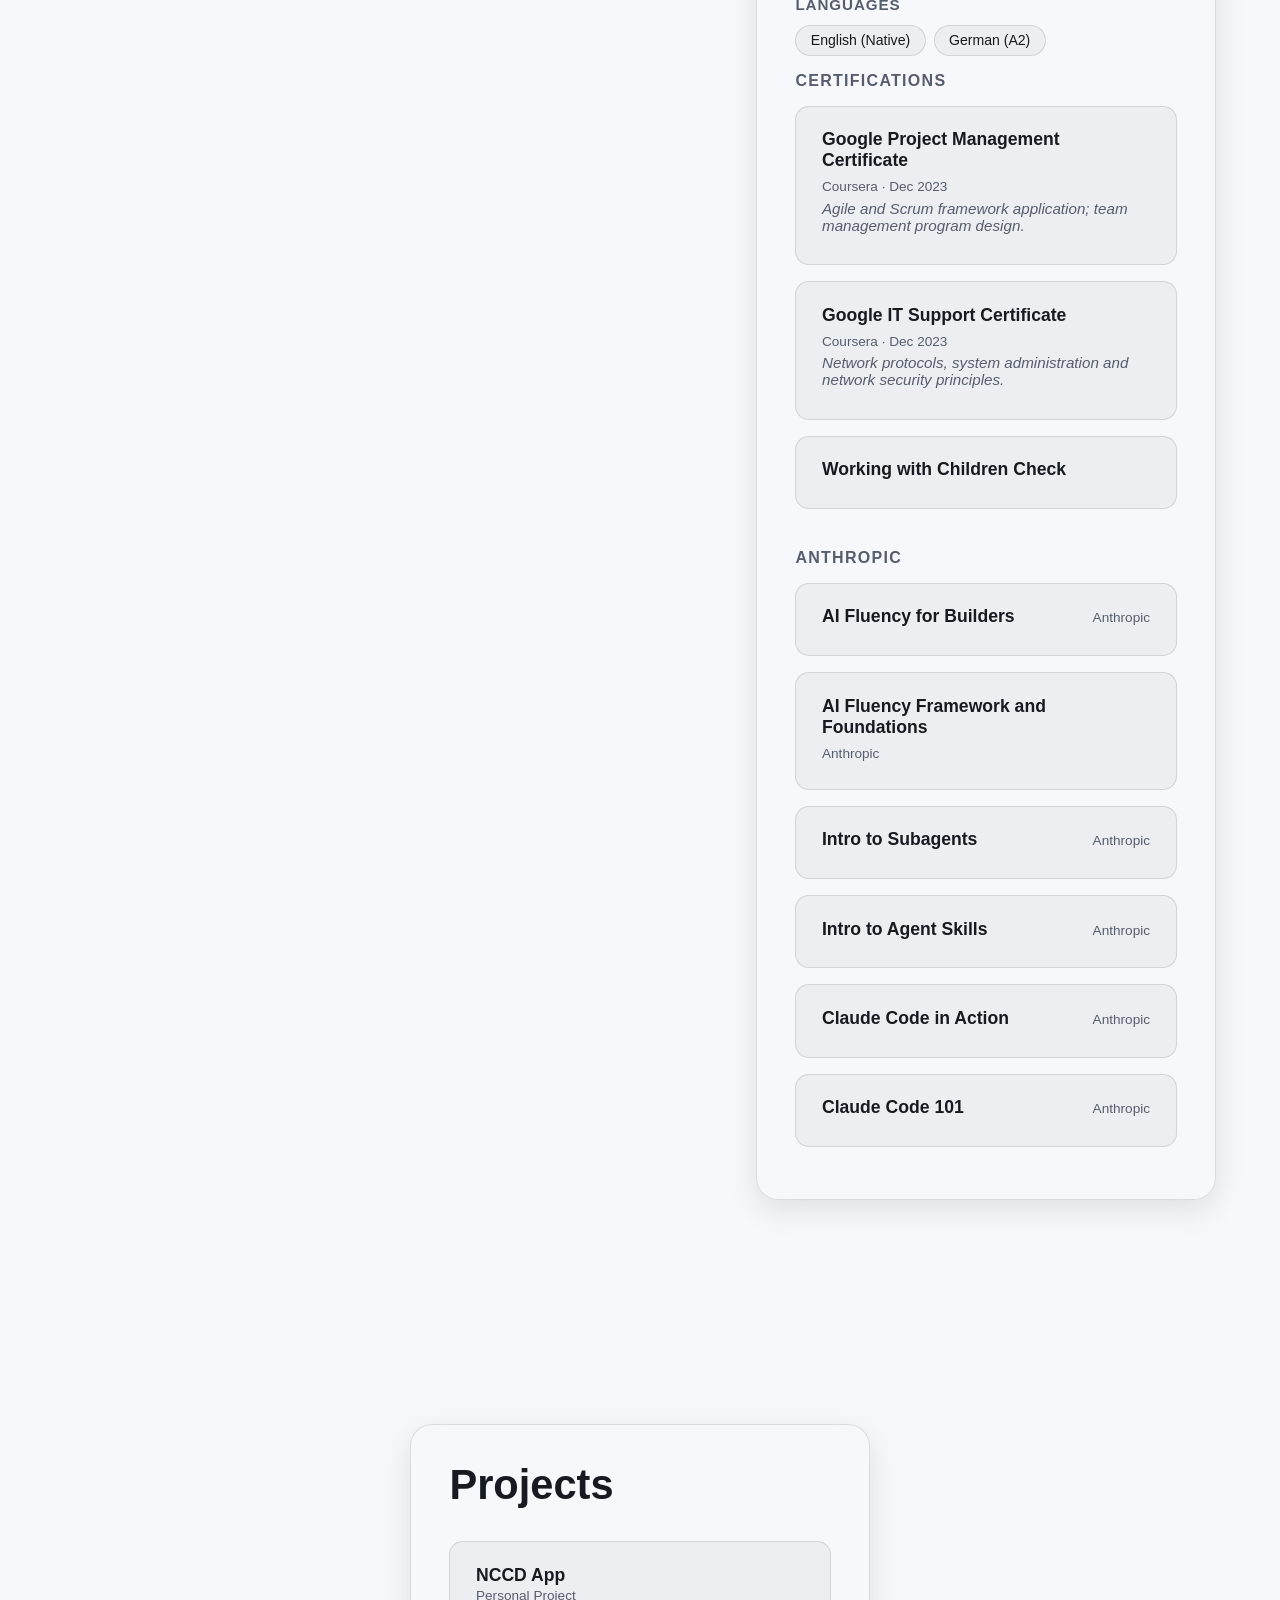
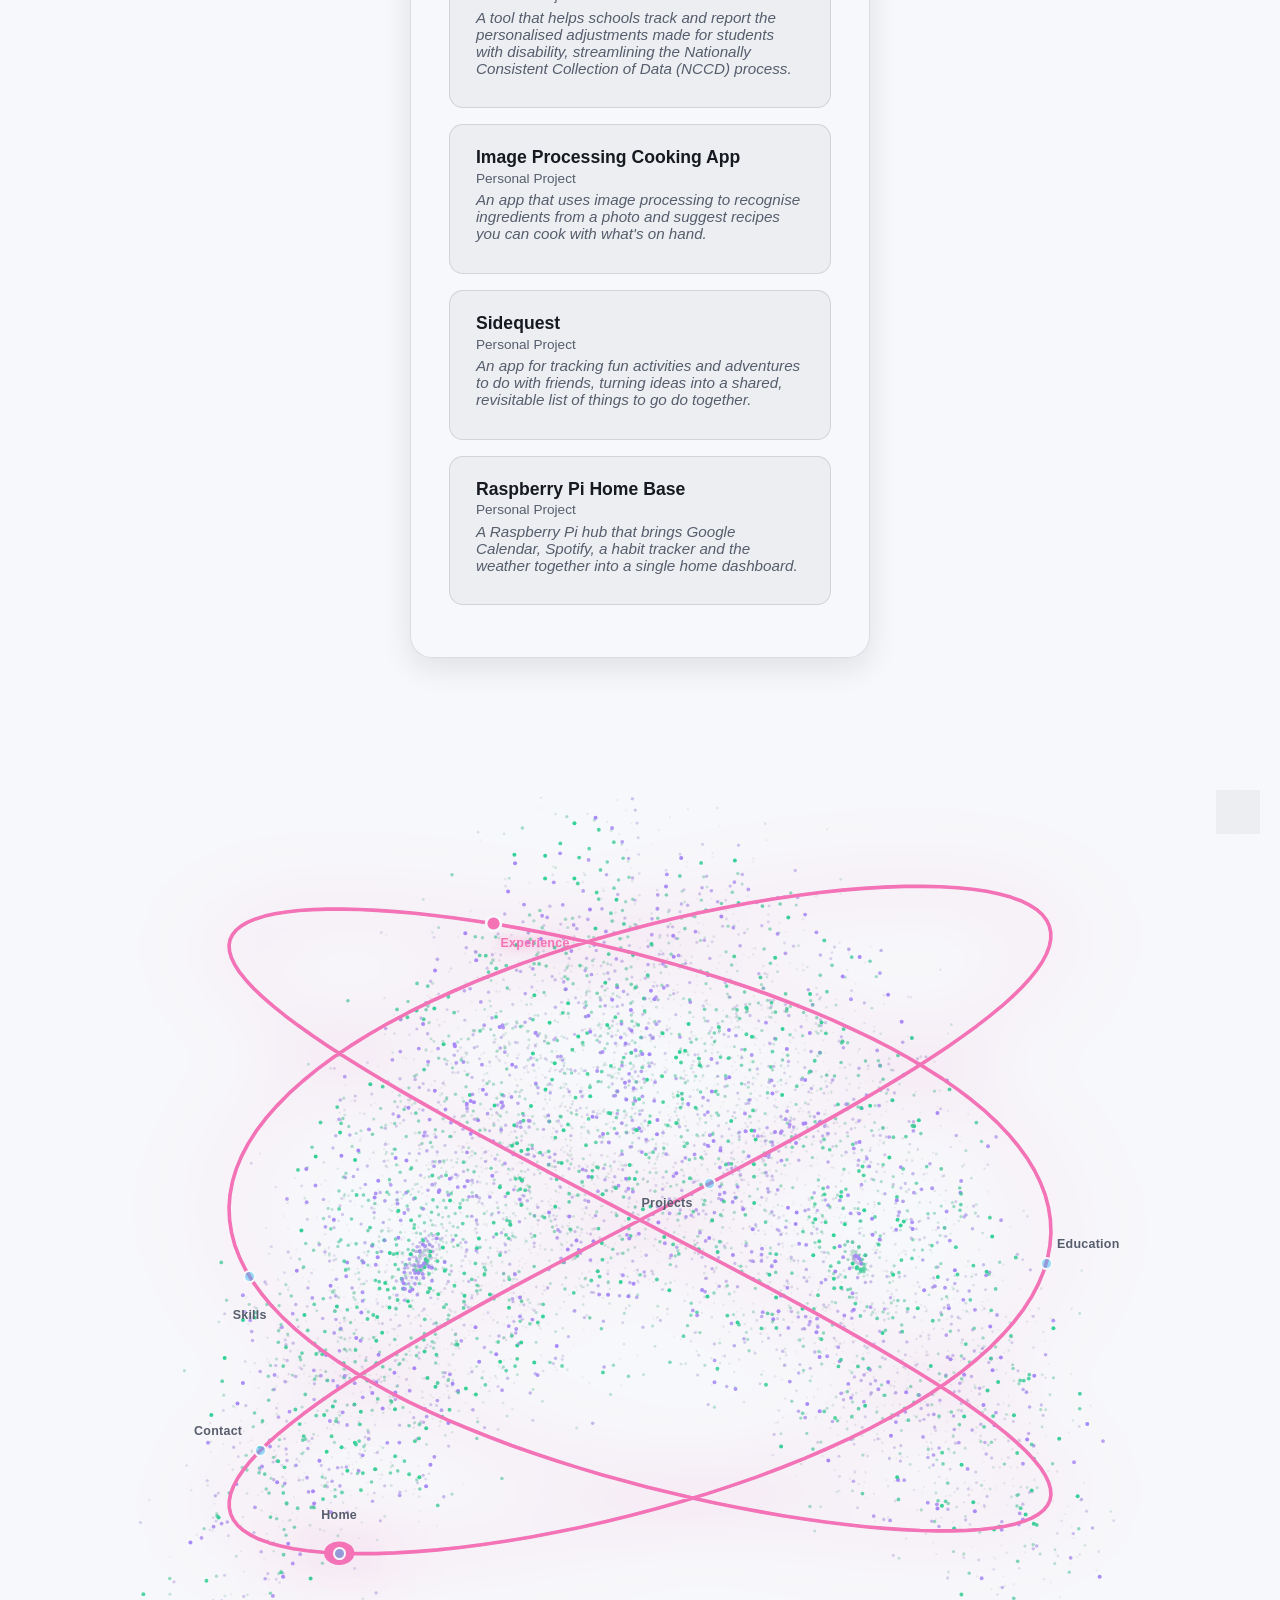
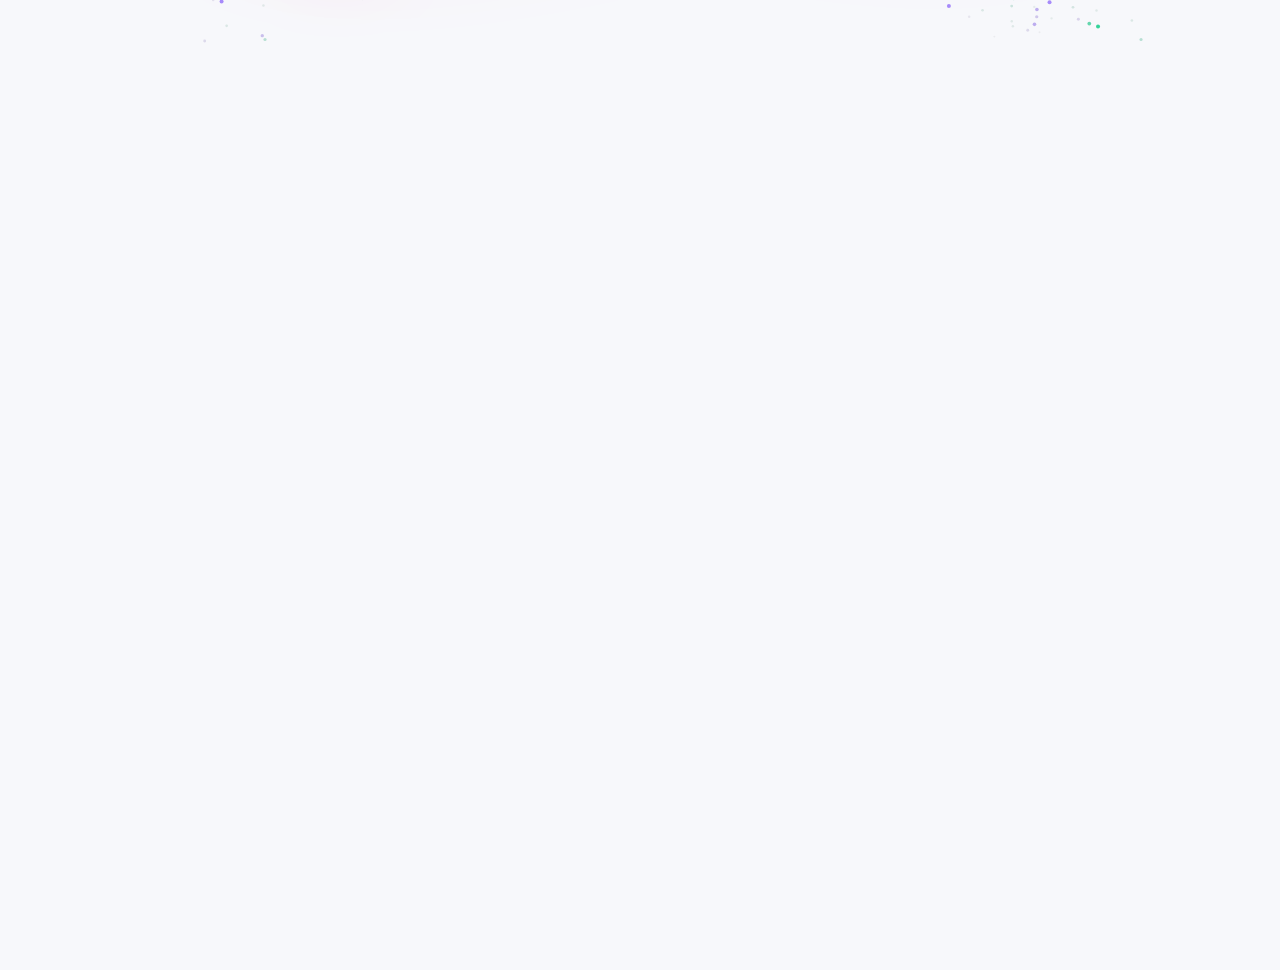
==== commit 427a8793: "Mum's recommendations" ====
--- a/index.html
+++ b/index.html
@@ -64,11 +64,11 @@
     <section id="home" class="section section--pos-tl" data-title="Home" aria-labelledby="home-heading">
       <div class="section__inner">
         <h1 id="home-heading">Harrison Felstead</h1>
-        <p class="tagline">Mechatronics engineer &amp; computer scientist student</p>
+        <p class="tagline">Mechatronics engineering &amp; Computer Scientist student.</p>
         <p class="intro">
-          I'm a Bachelor of Engineering (Hons) / Bachelor of Science student at Monash University,
+          I am a Bachelor of Engineering (Hons) and Bachelor of Science student at Monash University,
           majoring in Mechatronics and Computer Science. My work spans embedded systems, robotics,
-          machine learning and CAD. Recently applying unsupervised learning to custom orthopaedic design.
+          machine learning and CAD. Final year project is development of an unsupervised learning models to generate custom orthotics insoles.
         </p>
       </div>
     </section>
@@ -82,7 +82,7 @@
             <h3>Monash University</h3>
             <span class="card__meta">2022 – Present · Melbourne, VIC</span>
           </div>
-          <p class="card__role">Bachelor of Engineering (Hons) (Mechatronics) / Bachelor of Science (Computer Science)</p>
+          <p class="card__role">Bachelor of Engineering (Hons) (Mechatronics) and Bachelor of Science (Computer Science)</p>
         </article>
 
         <article class="card">
@@ -99,11 +99,11 @@
       <div class="section__inner">
         <h2 id="experience-heading">Experience</h2>
 
-        <h3 class="group-title">Work &amp; Research</h3>
-
-        <article class="card">
-          <div class="card__head">
-            <h4>Research &amp; Development Team Member</h4>
+        <h3 class="group-title">Work and Research</h3>
+
+        <article class="card">
+          <div class="card__head">
+            <h4>Research and development Team Member</h4>
             <span class="card__meta">April 2026 – Present</span>
           </div>
           <p class="card__role">Monash BrewLab · Monash University</p>
@@ -168,7 +168,7 @@
           </div>
           <p class="card__role">Monash Engineering Students Society (MESS) · Monash University</p>
           <ul>
-            <li>Created the "Ed Guide", a first-year resource adopted by the Engineering faculty to help incoming students navigate academic expectations and university life.</li>
+            <li>Created the 'Ed Guide', a first-year resource adopted by the Engineering faculty to help incoming students navigate academic expectations and university life.</li>
             <li>Provided peer mentoring and academic support to first-year Engineering students.</li>
           </ul>
         </article>
@@ -326,7 +326,7 @@
     <section id="contact" class="section section--pos-bc" data-title="Contact" aria-labelledby="contact-heading">
       <div class="section__inner">
         <h2 id="contact-heading">Contact</h2>
-        <p class="intro">I'm always open to conversations about engineering, research, or opportunities. Reach out through any of the channels below.</p>
+        <p class="intro">I am always open to conversations about engineering, research, or opportunities. Reach out through any of the channels below.</p>
 
         <ul class="contact-list">
           <li>
--- a/css/style.css
+++ b/css/style.css
@@ -54,6 +54,10 @@
 main {
   position: relative;
   z-index: 2;
+  /* main spans the full document height/width above the fixed curve nav
+     (z-index 1) — without this it swallows clicks meant for whichever
+     curve dot falls under its empty space. .section__inner opts back in. */
+  pointer-events: none;
 }
 
 .section {
@@ -81,6 +85,7 @@
 }
 
 .section__inner {
+  pointer-events: auto;
   max-width: 460px;
   width: 100%;
   background: var(--panel-bg);
@@ -195,6 +200,13 @@
   font-size: 0.85rem;
   color: var(--text-muted);
   white-space: nowrap;
+}
+
+/* Projects cards show the subtitle under the title instead of beside it. */
+#projects .card__head {
+  flex-direction: column;
+  align-items: flex-start;
+  gap: 0.15rem;
 }
 
 .card__role {
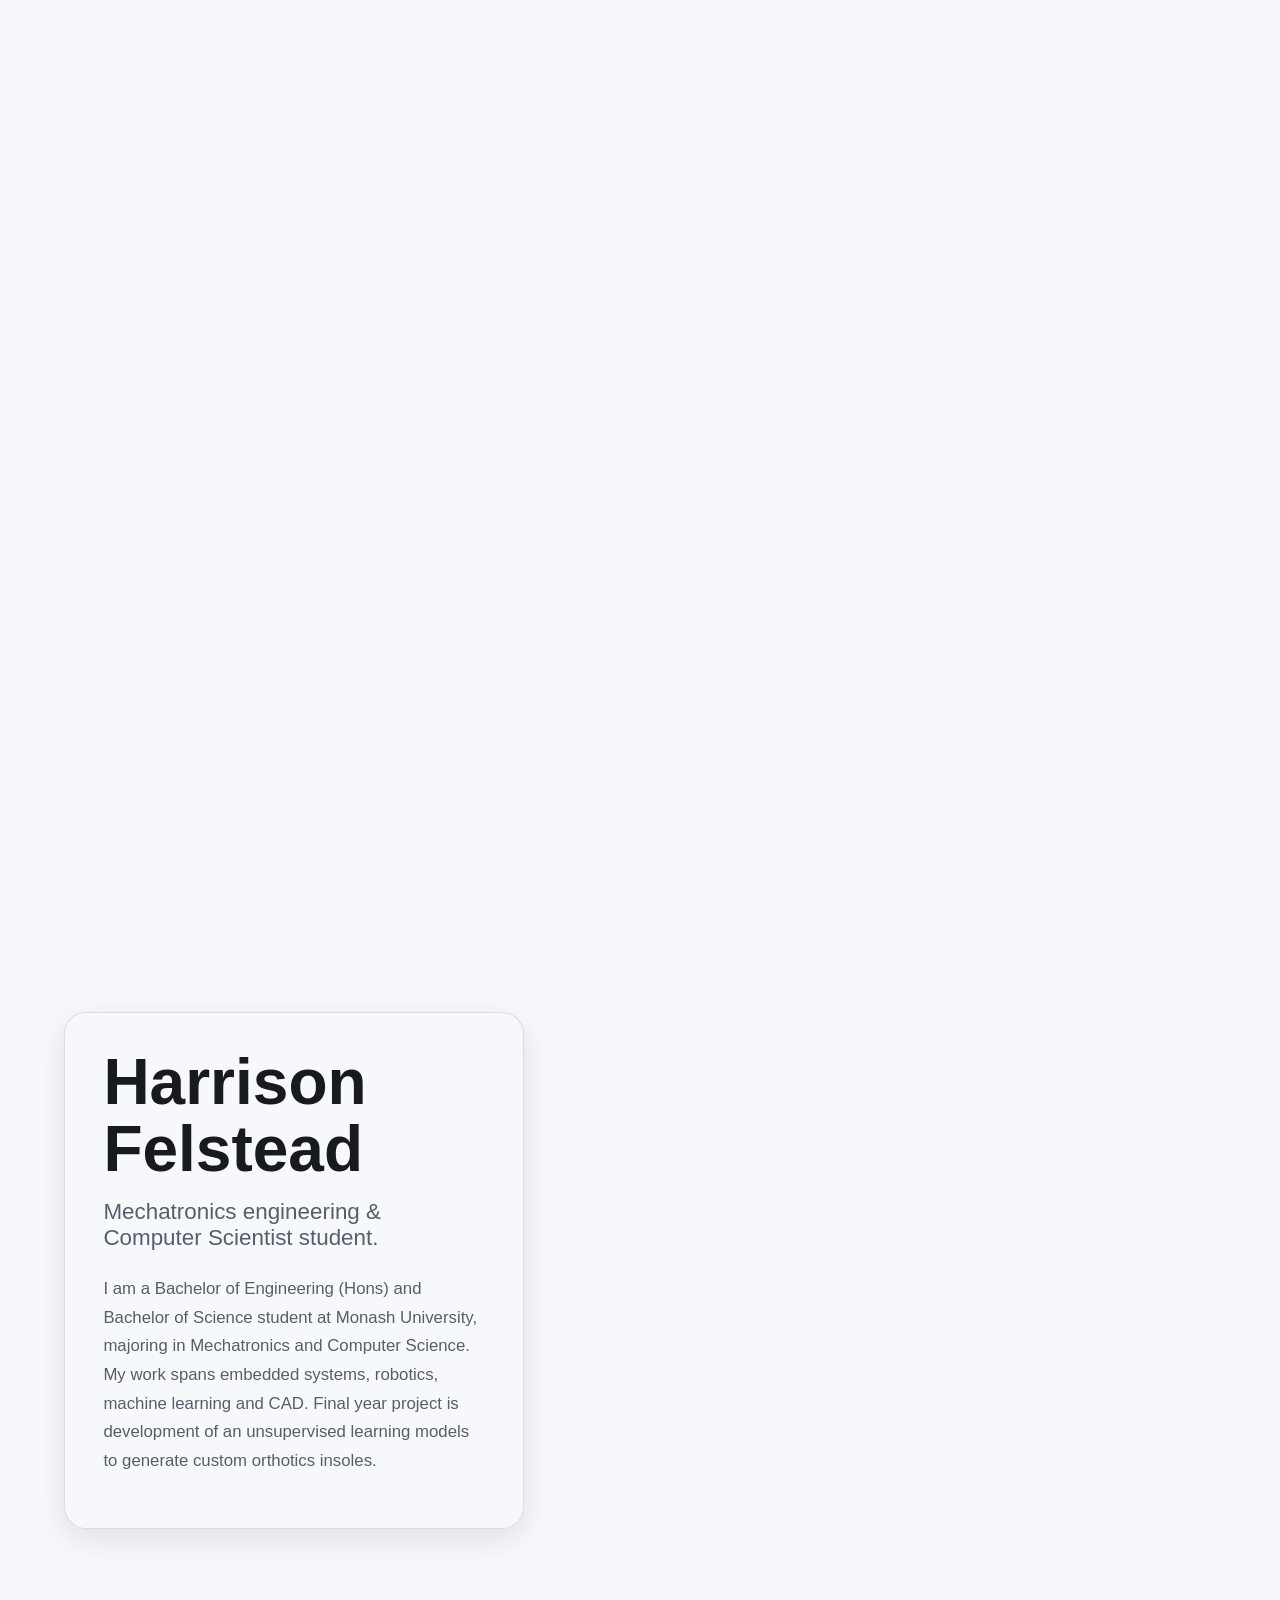
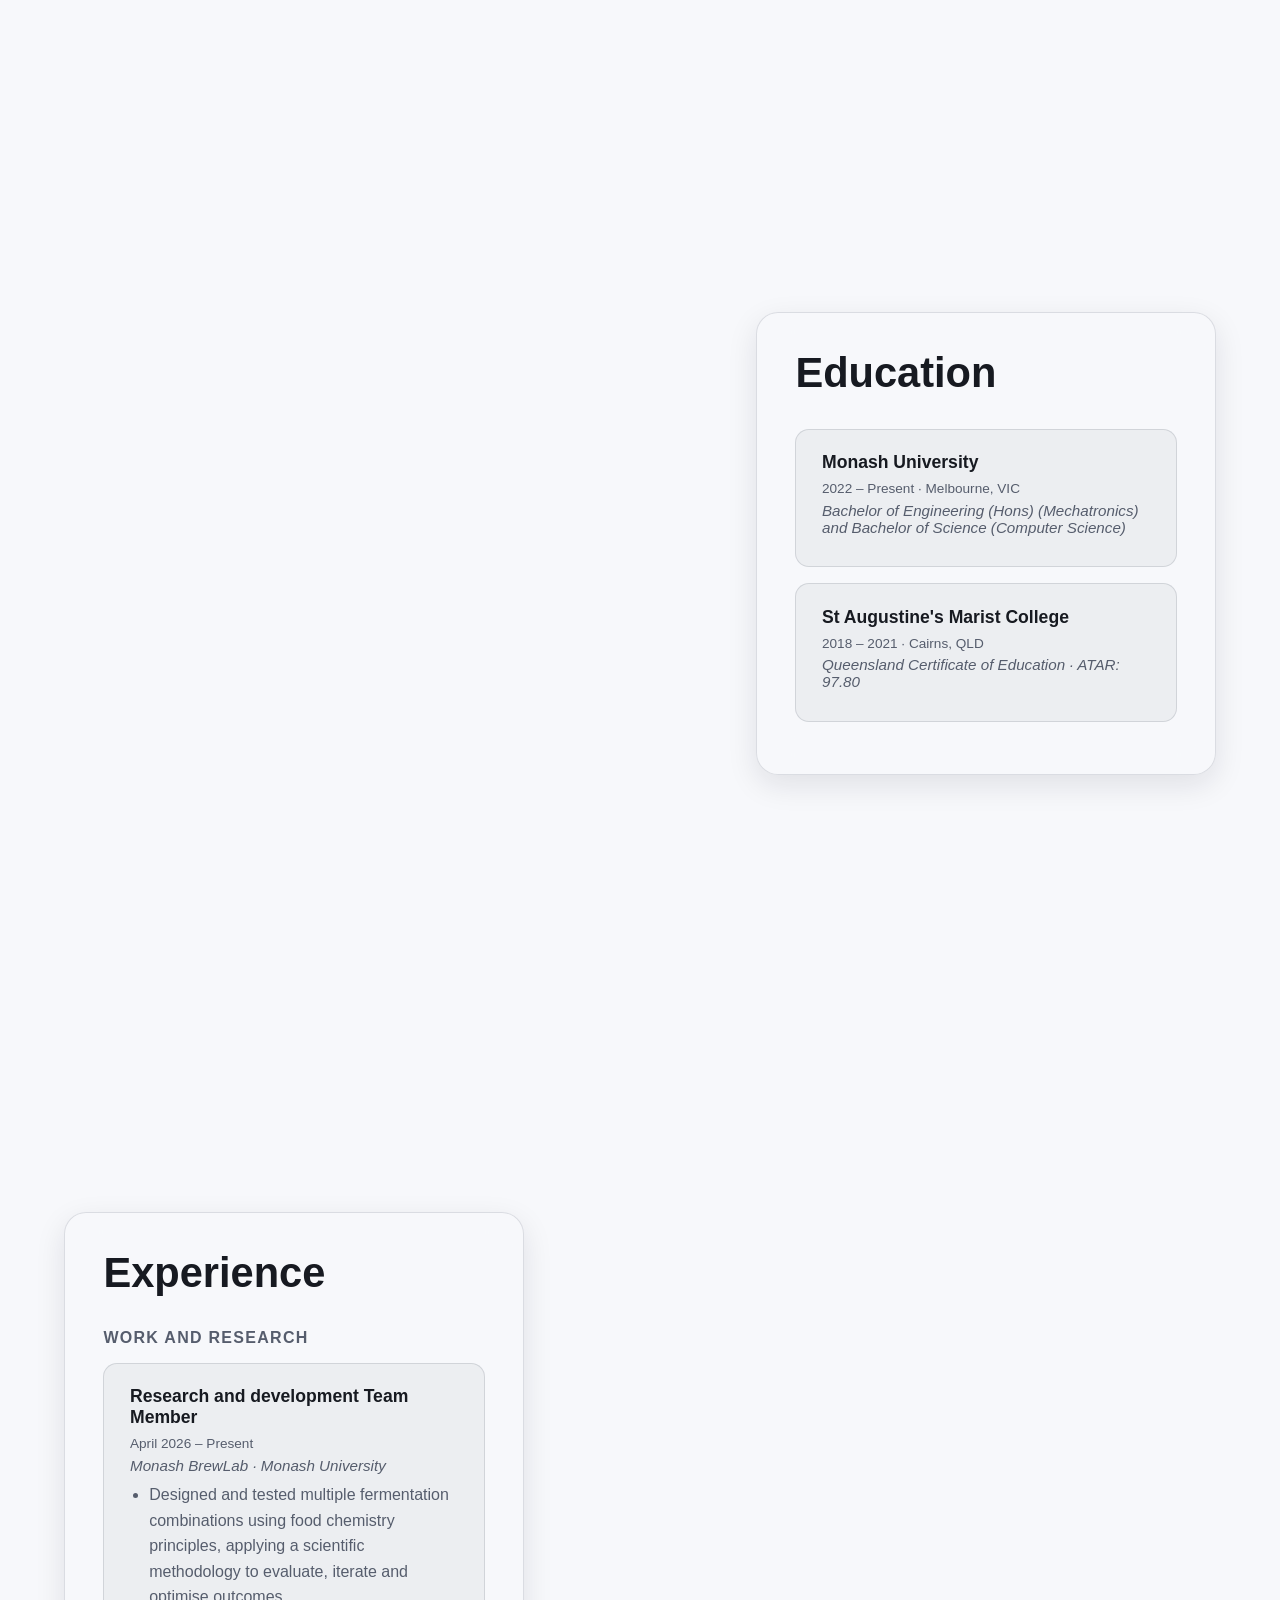
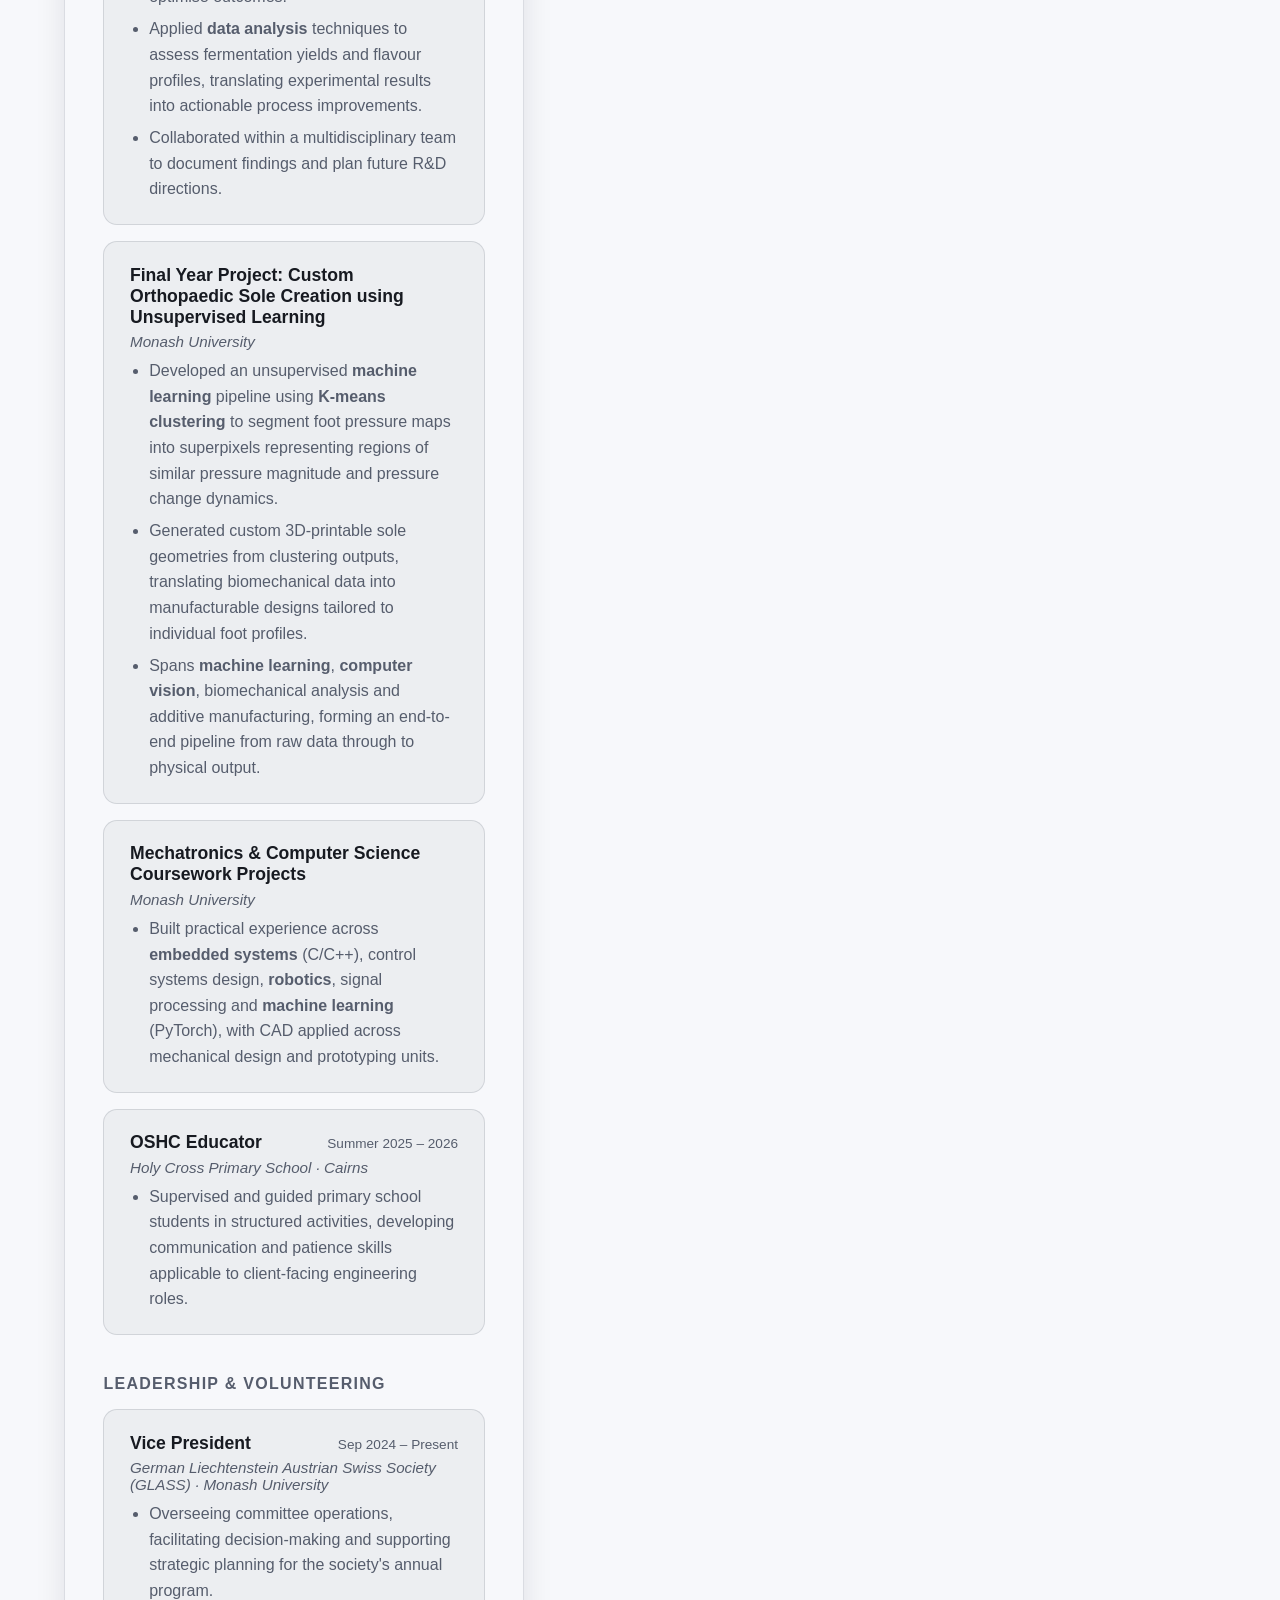
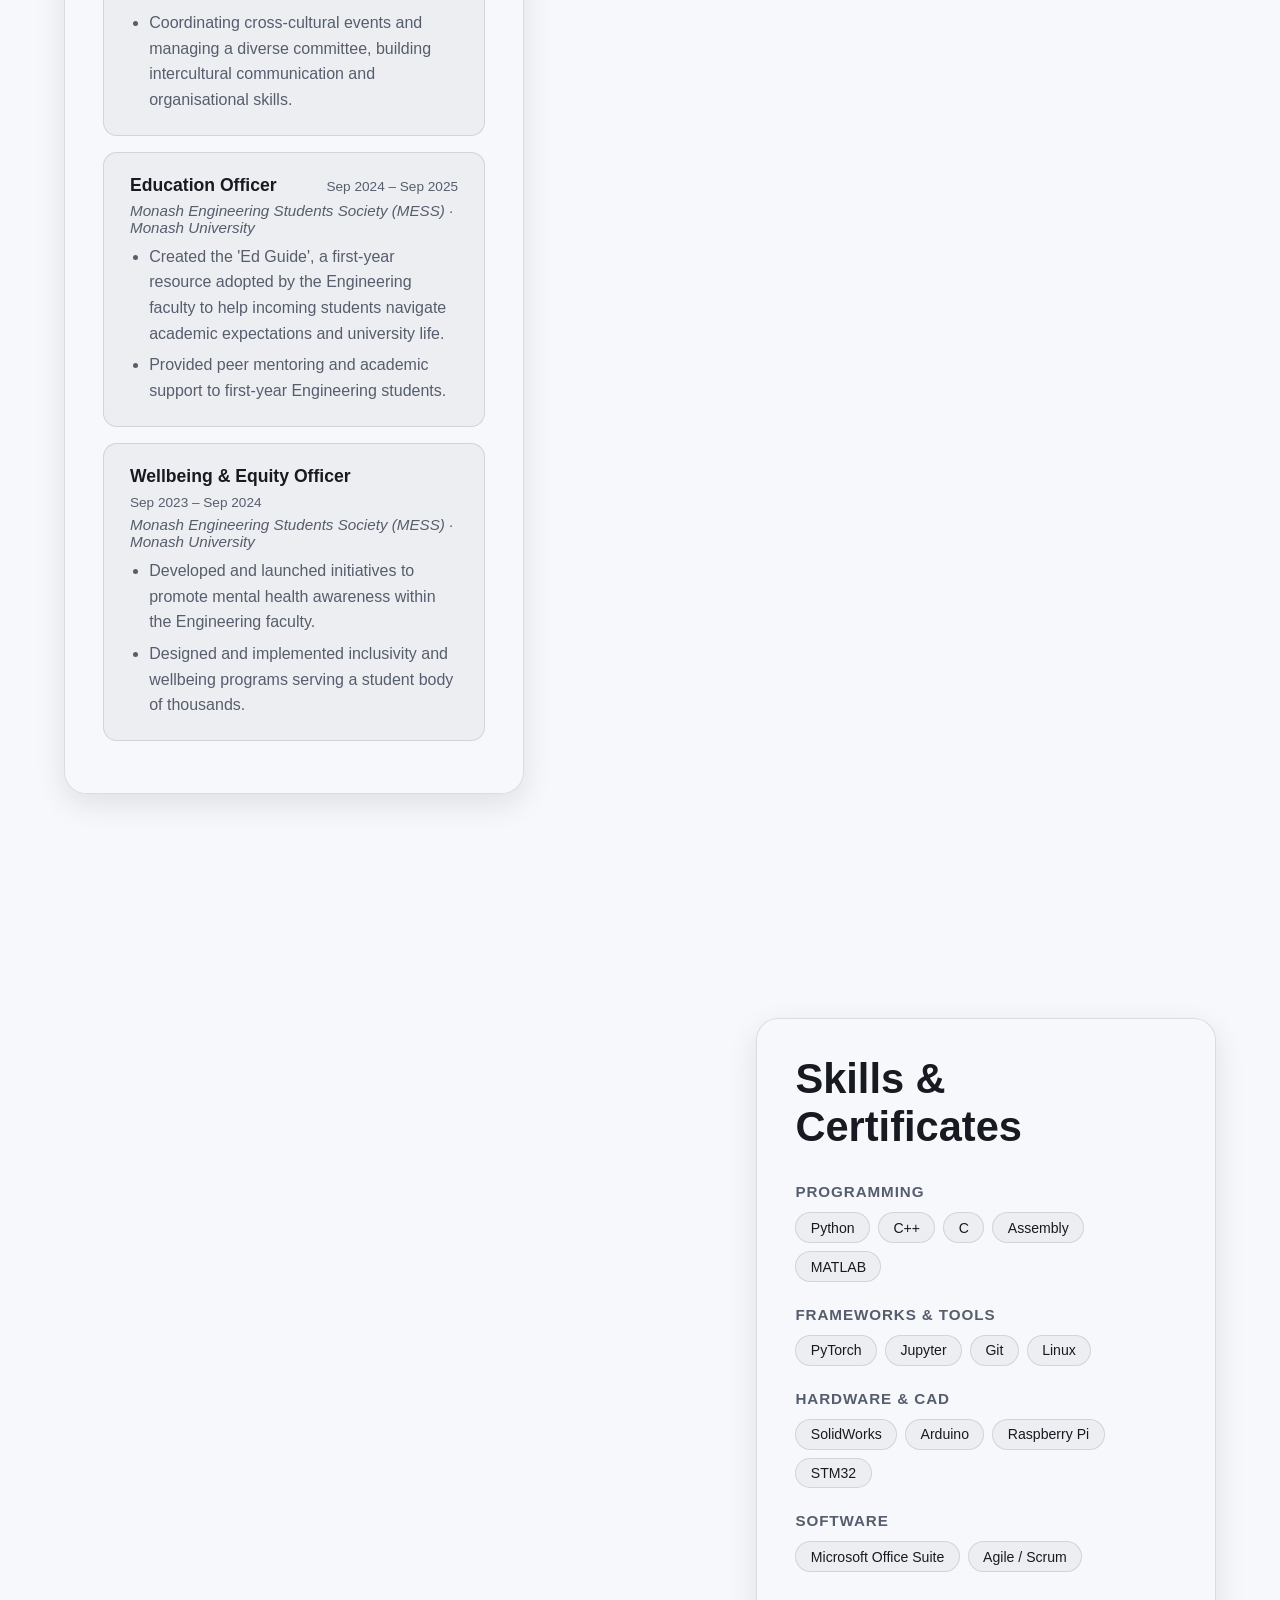
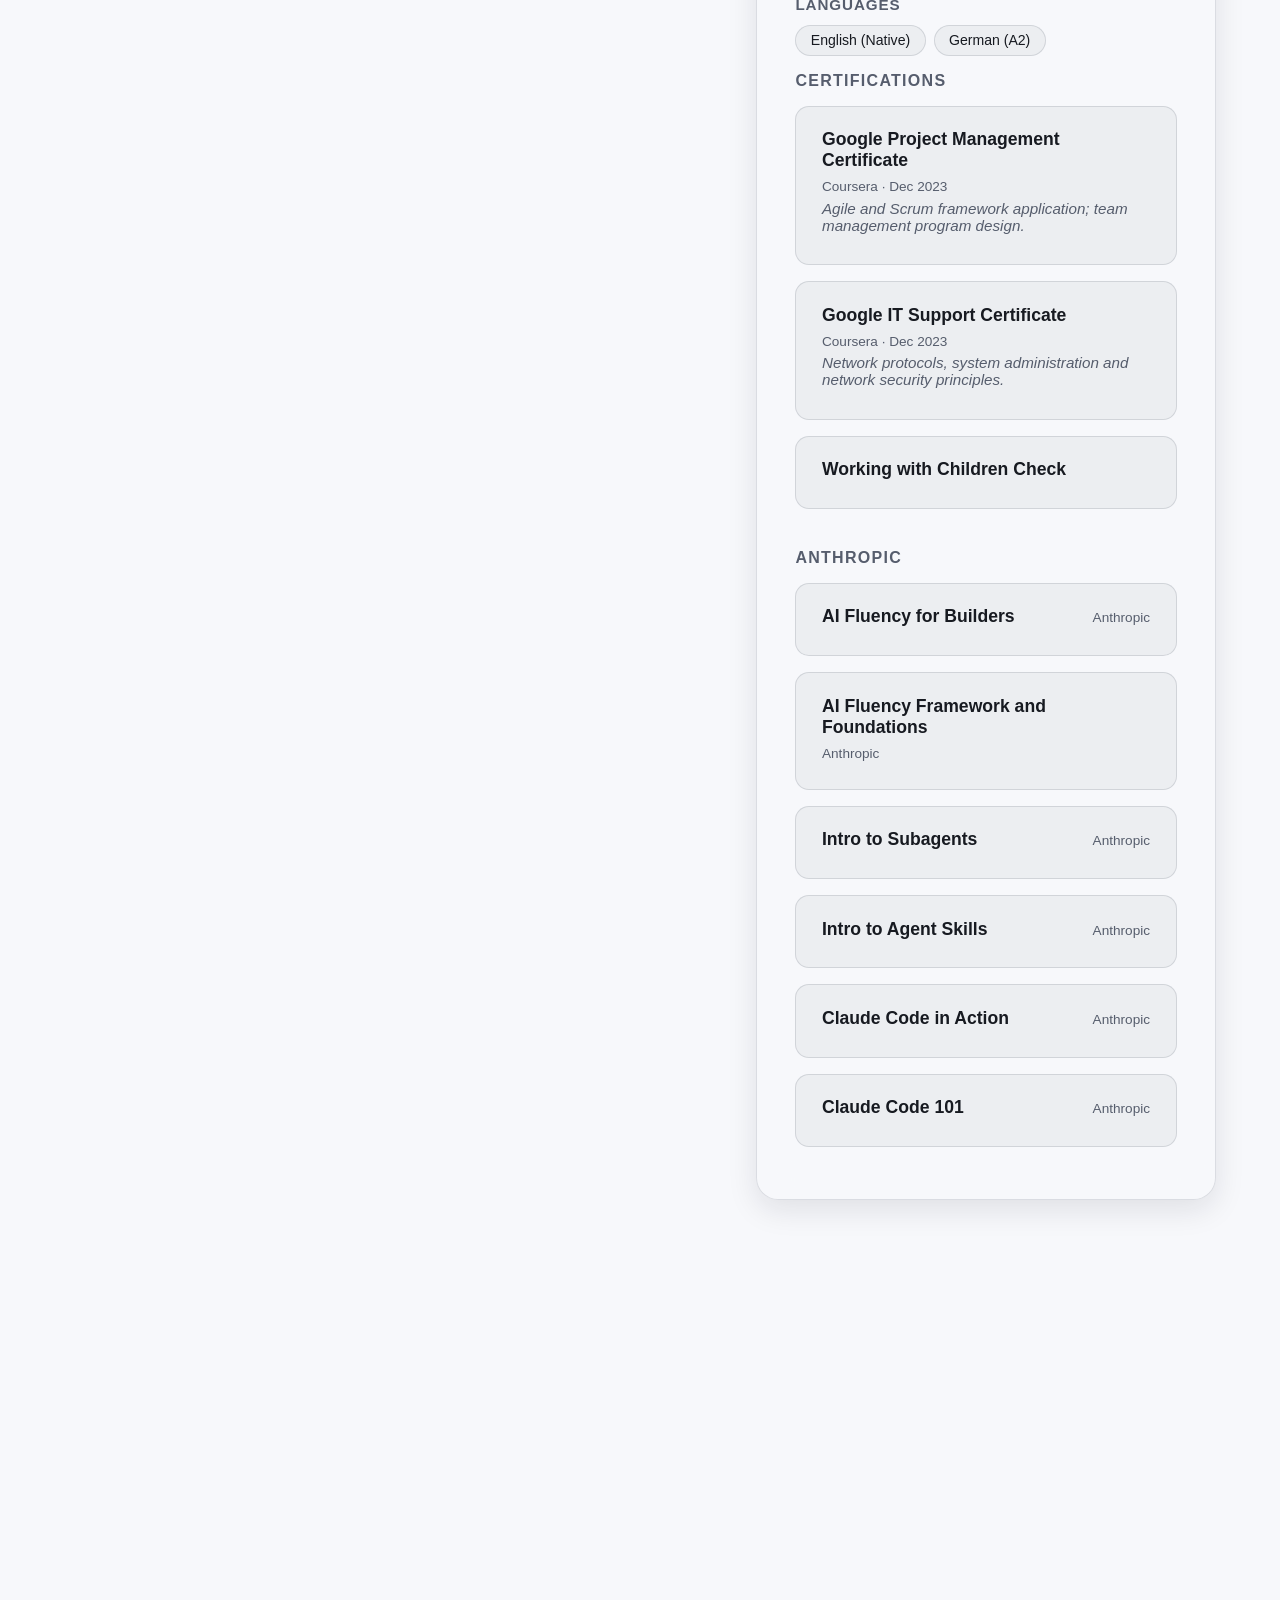
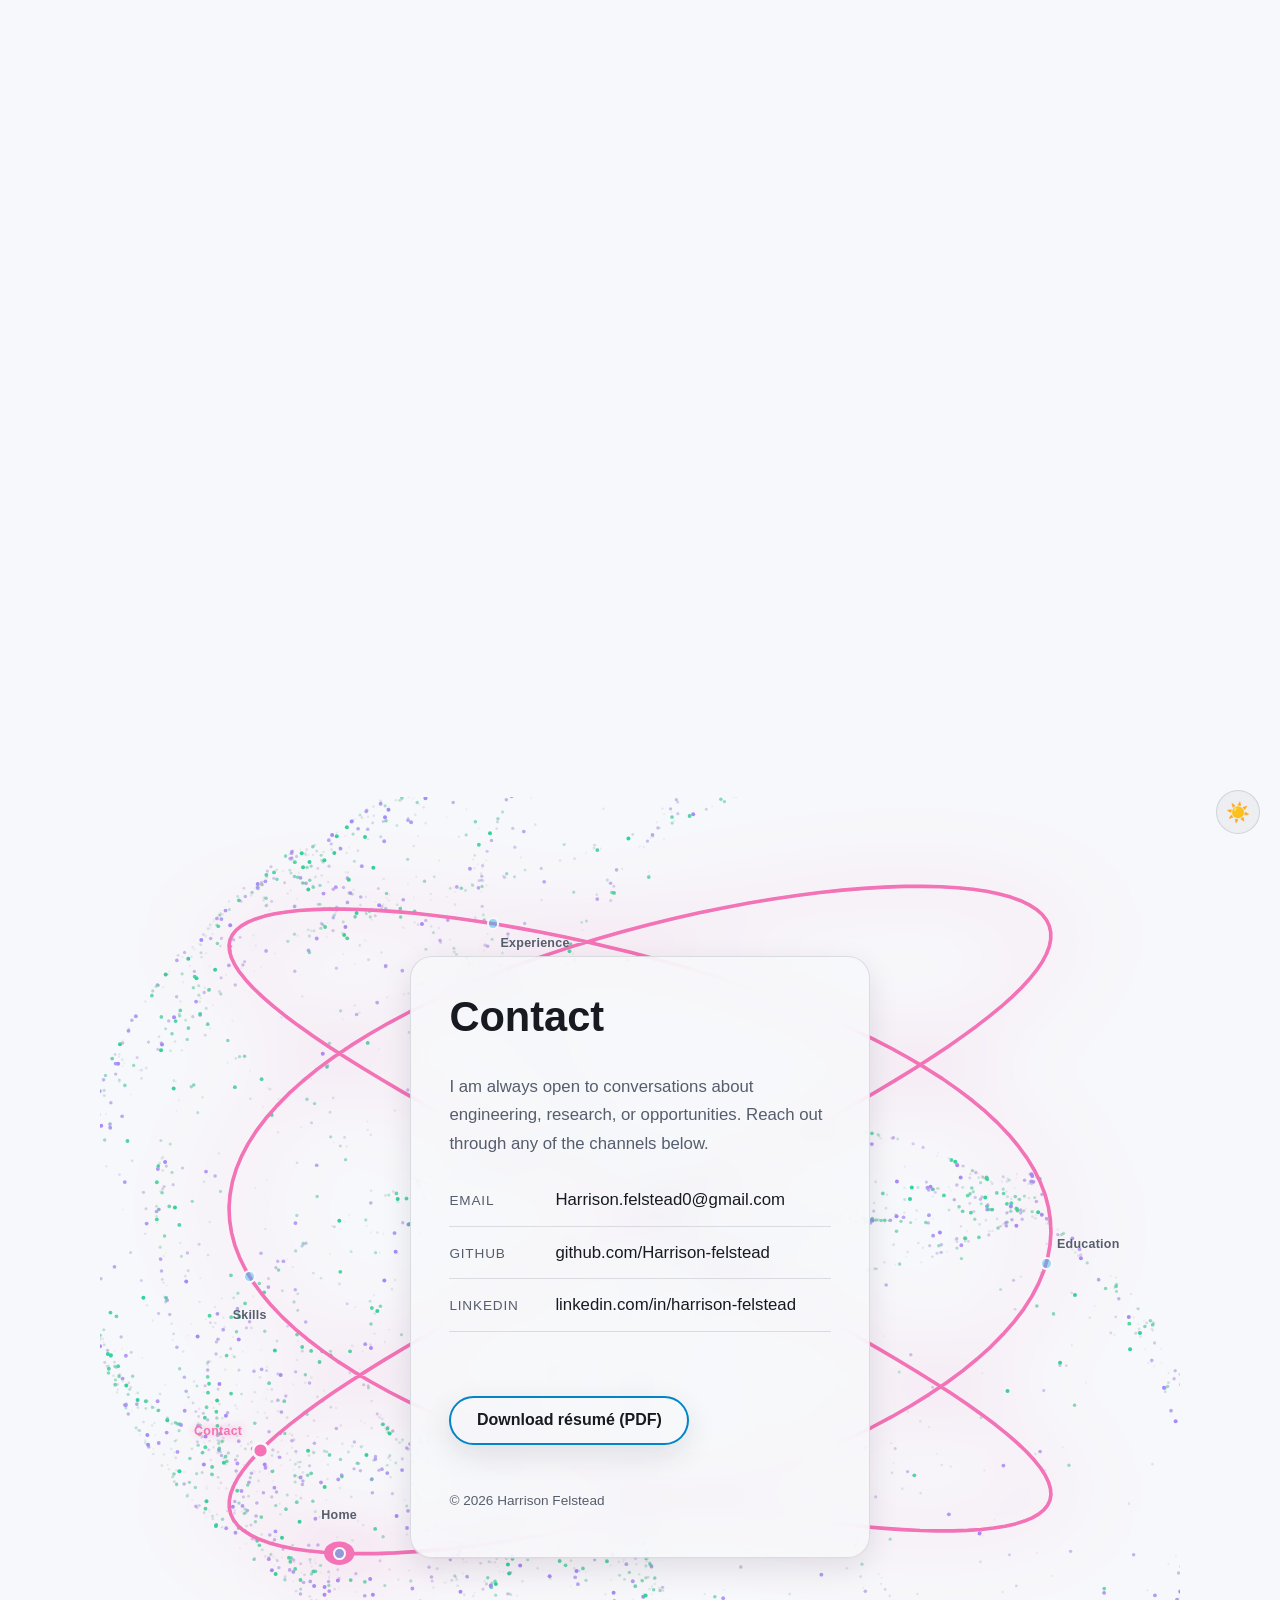
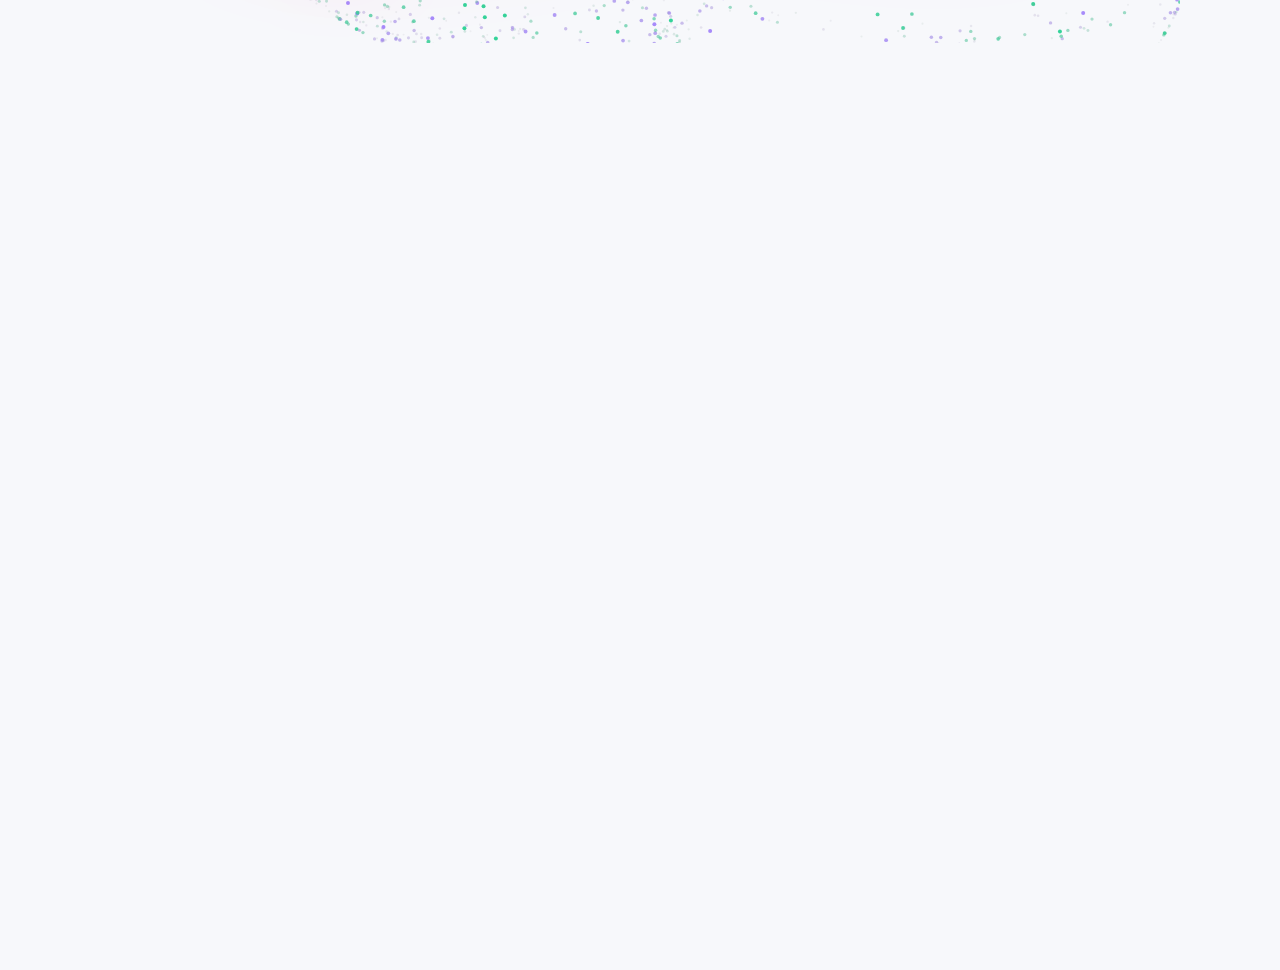
==== commit 8ed282ab: "flavicon" ====
--- a/index.html
+++ b/index.html
@@ -5,6 +5,7 @@
 <meta name="viewport" content="width=device-width, initial-scale=1.0">
 <title>Harrison Felstead</title>
 <meta name="description" content="Harrison Felstead, Mechatronics and Computer Science student at Monash University.">
+<link rel="icon" type="image/svg+xml" href="assets/favicon.svg">
 <link rel="stylesheet" href="css/style.css">
 </head>
 <body>
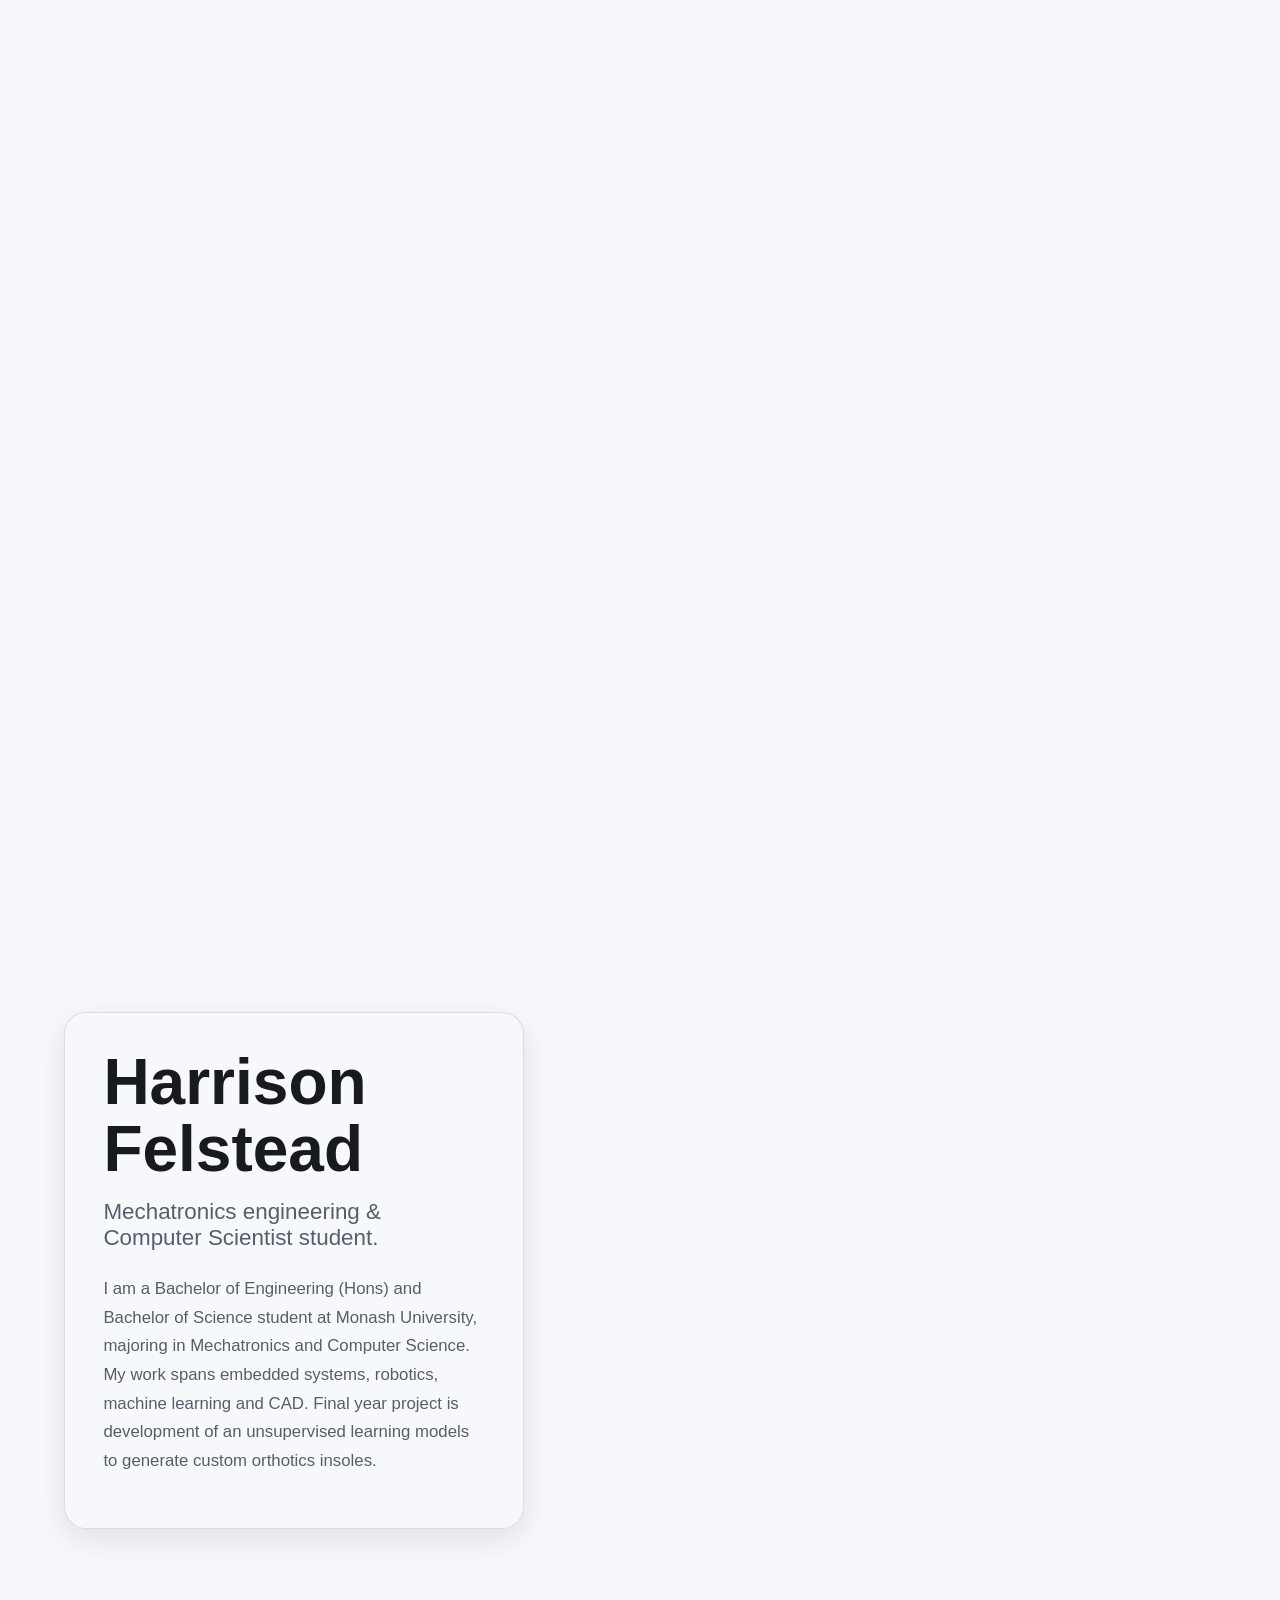
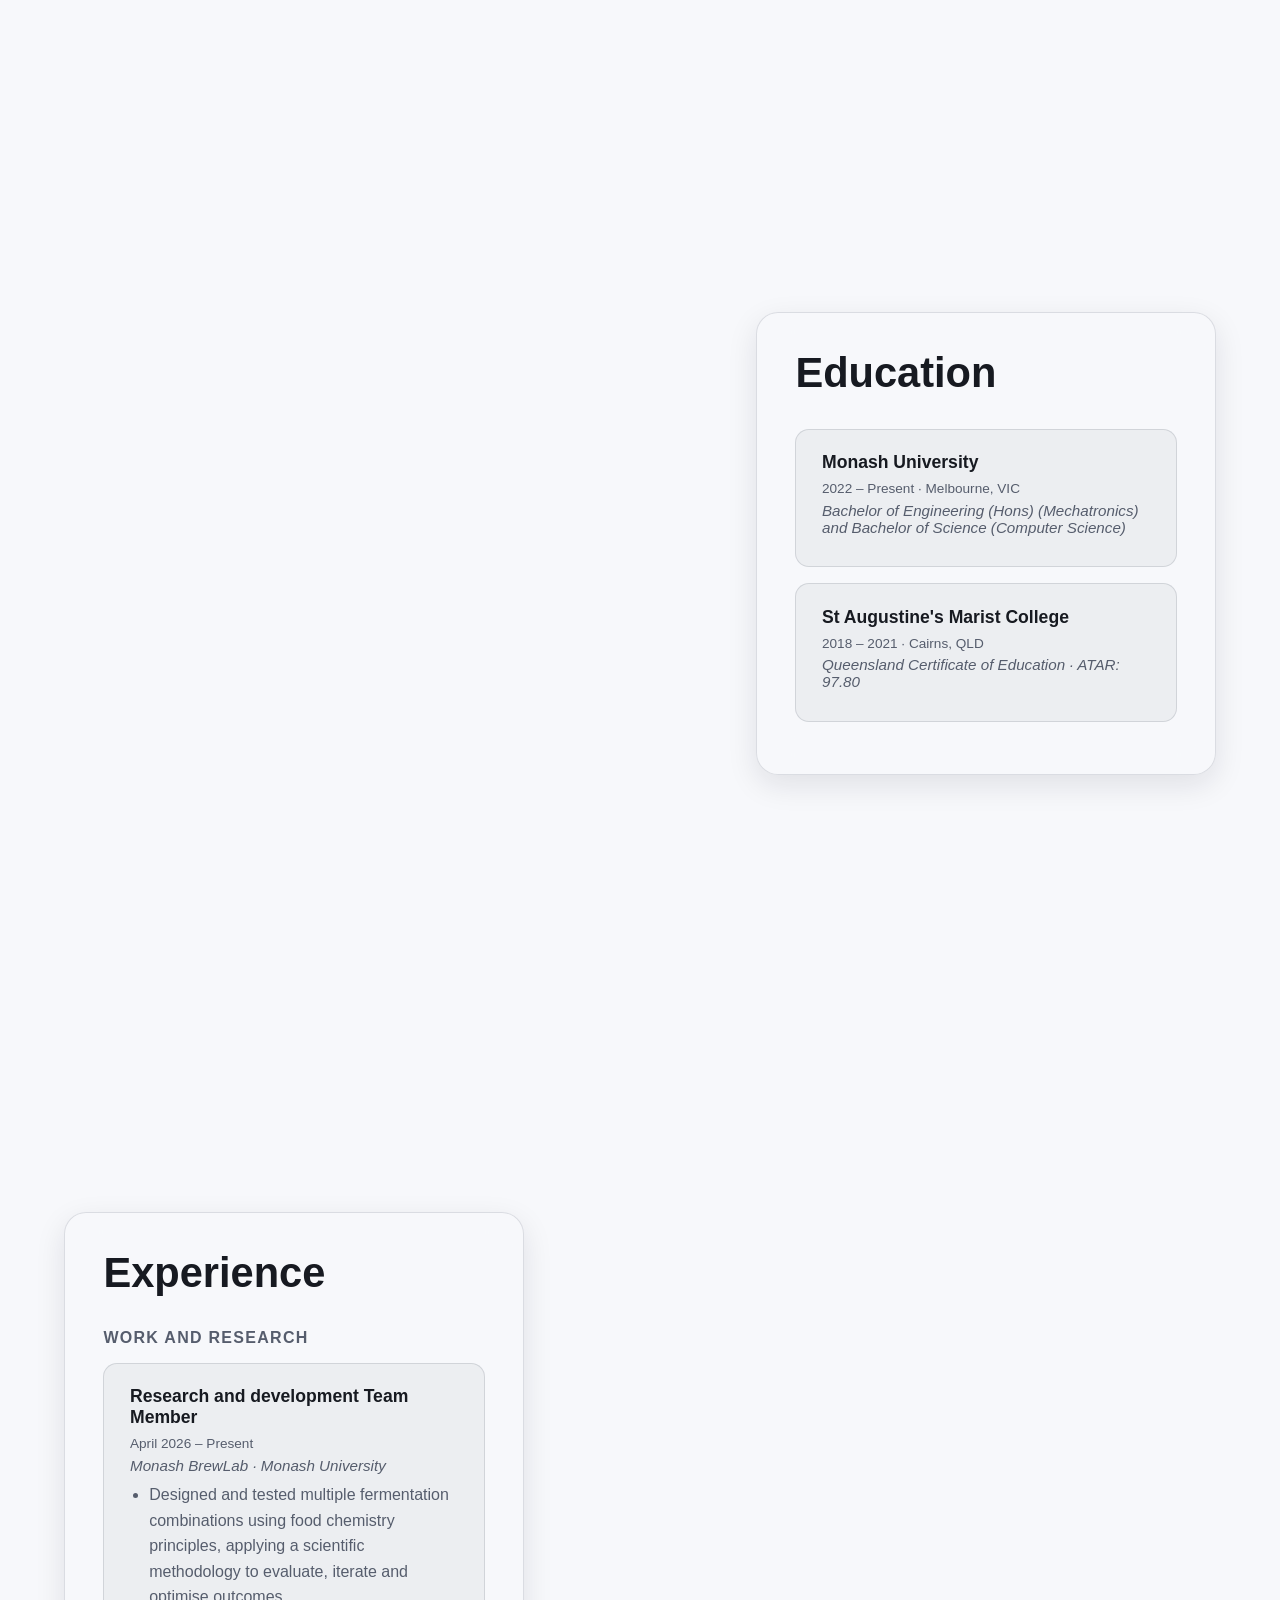
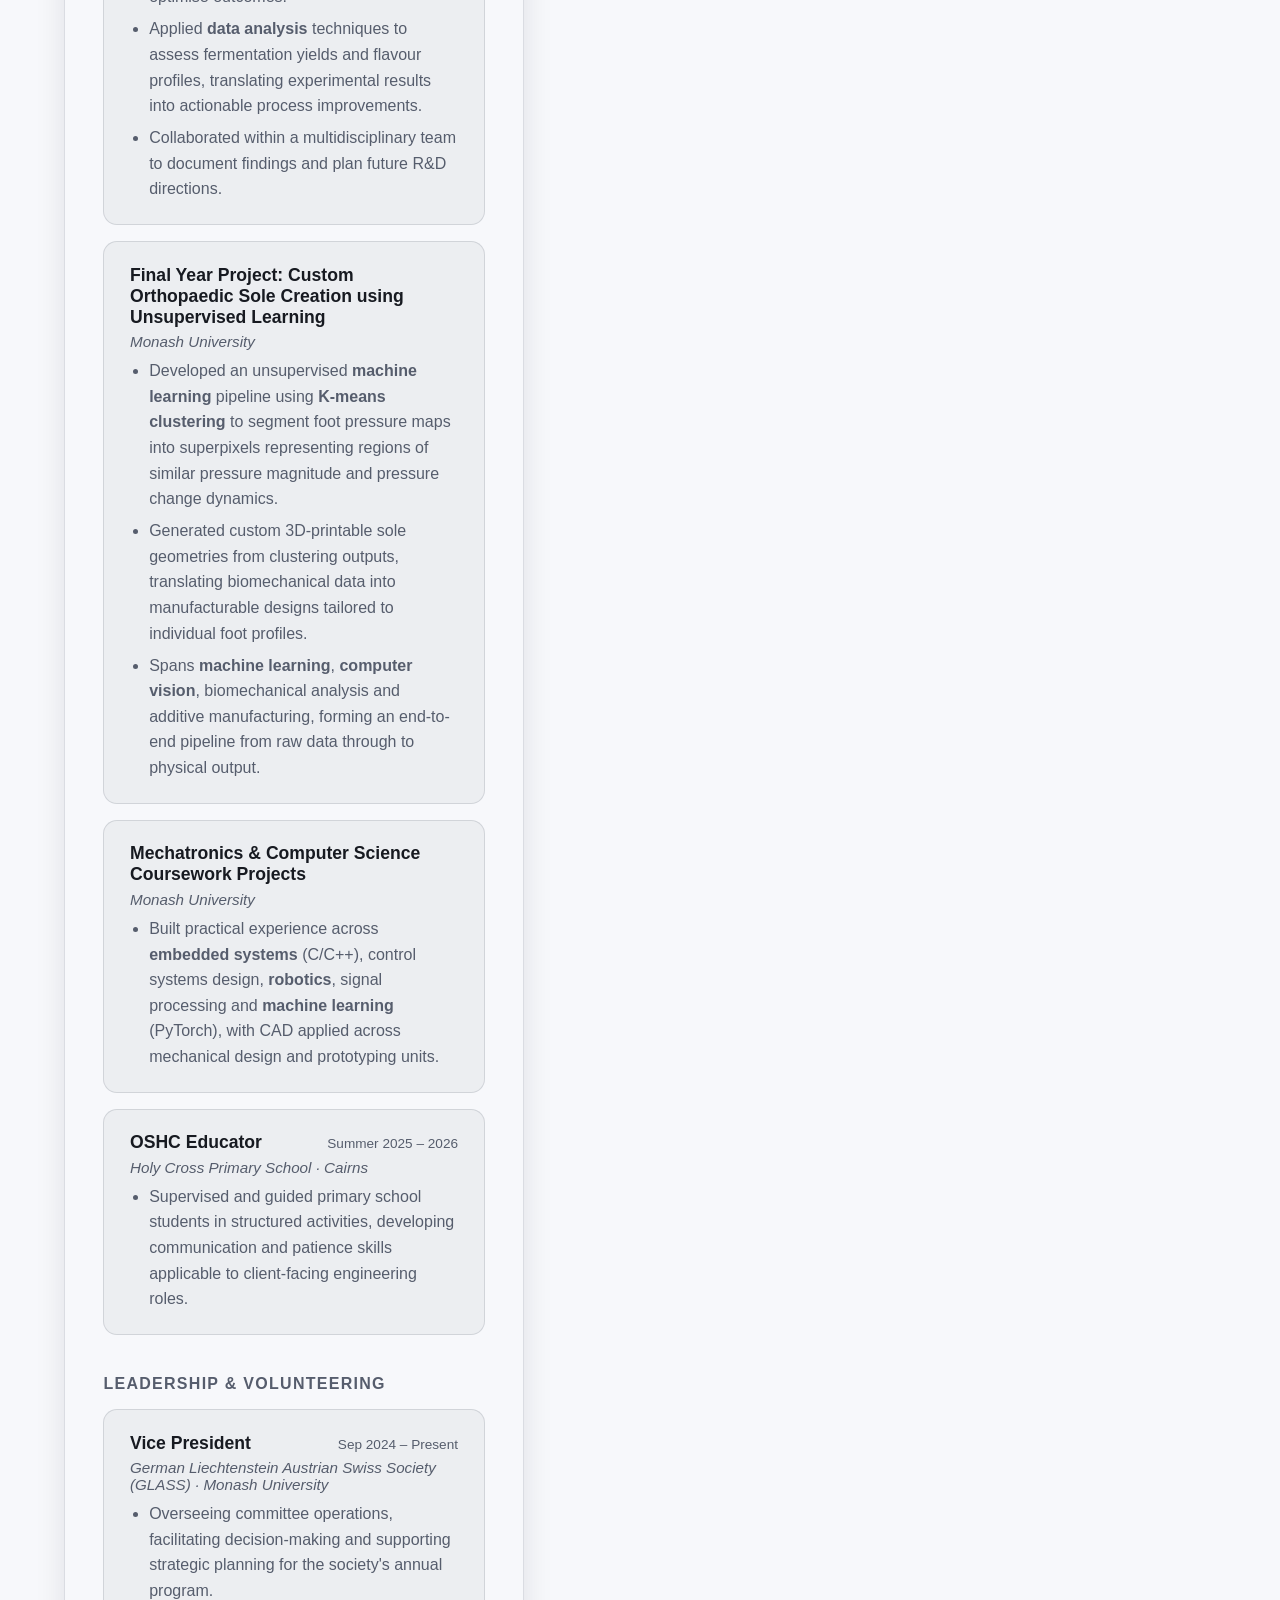
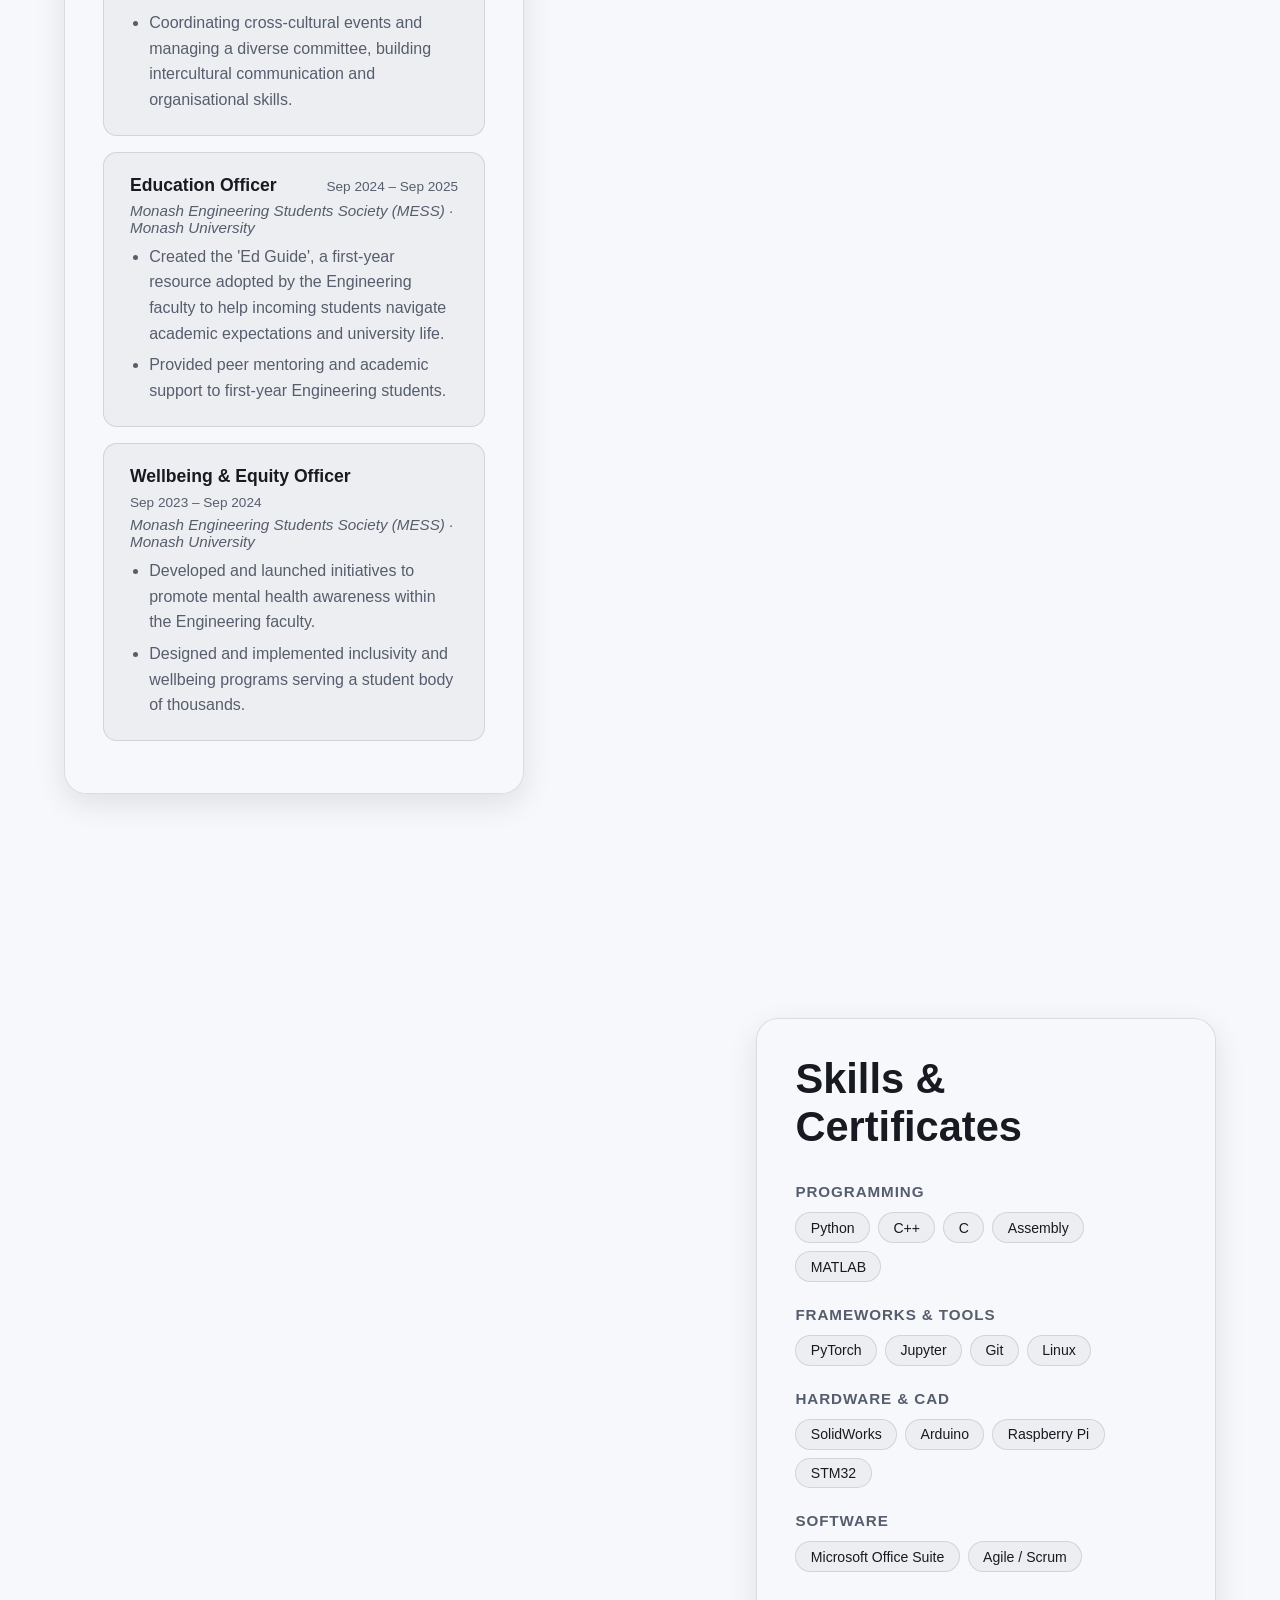
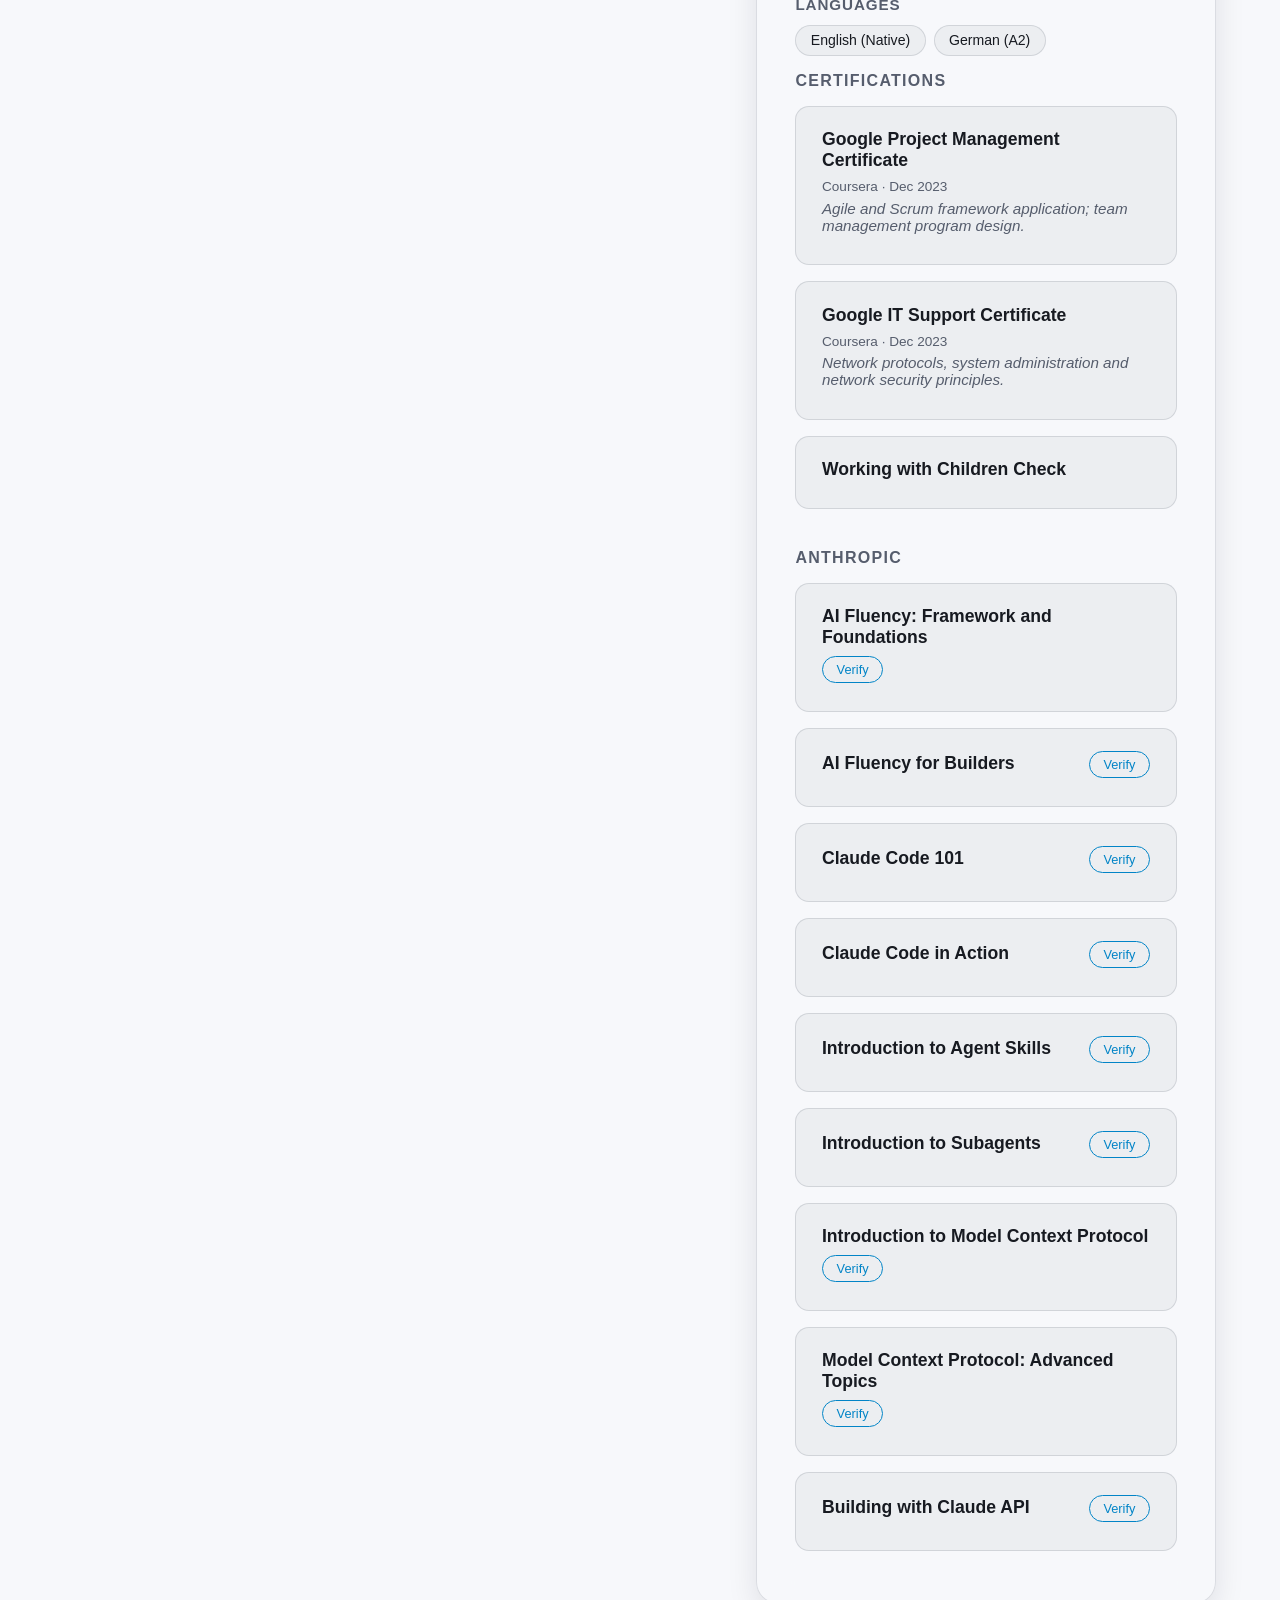
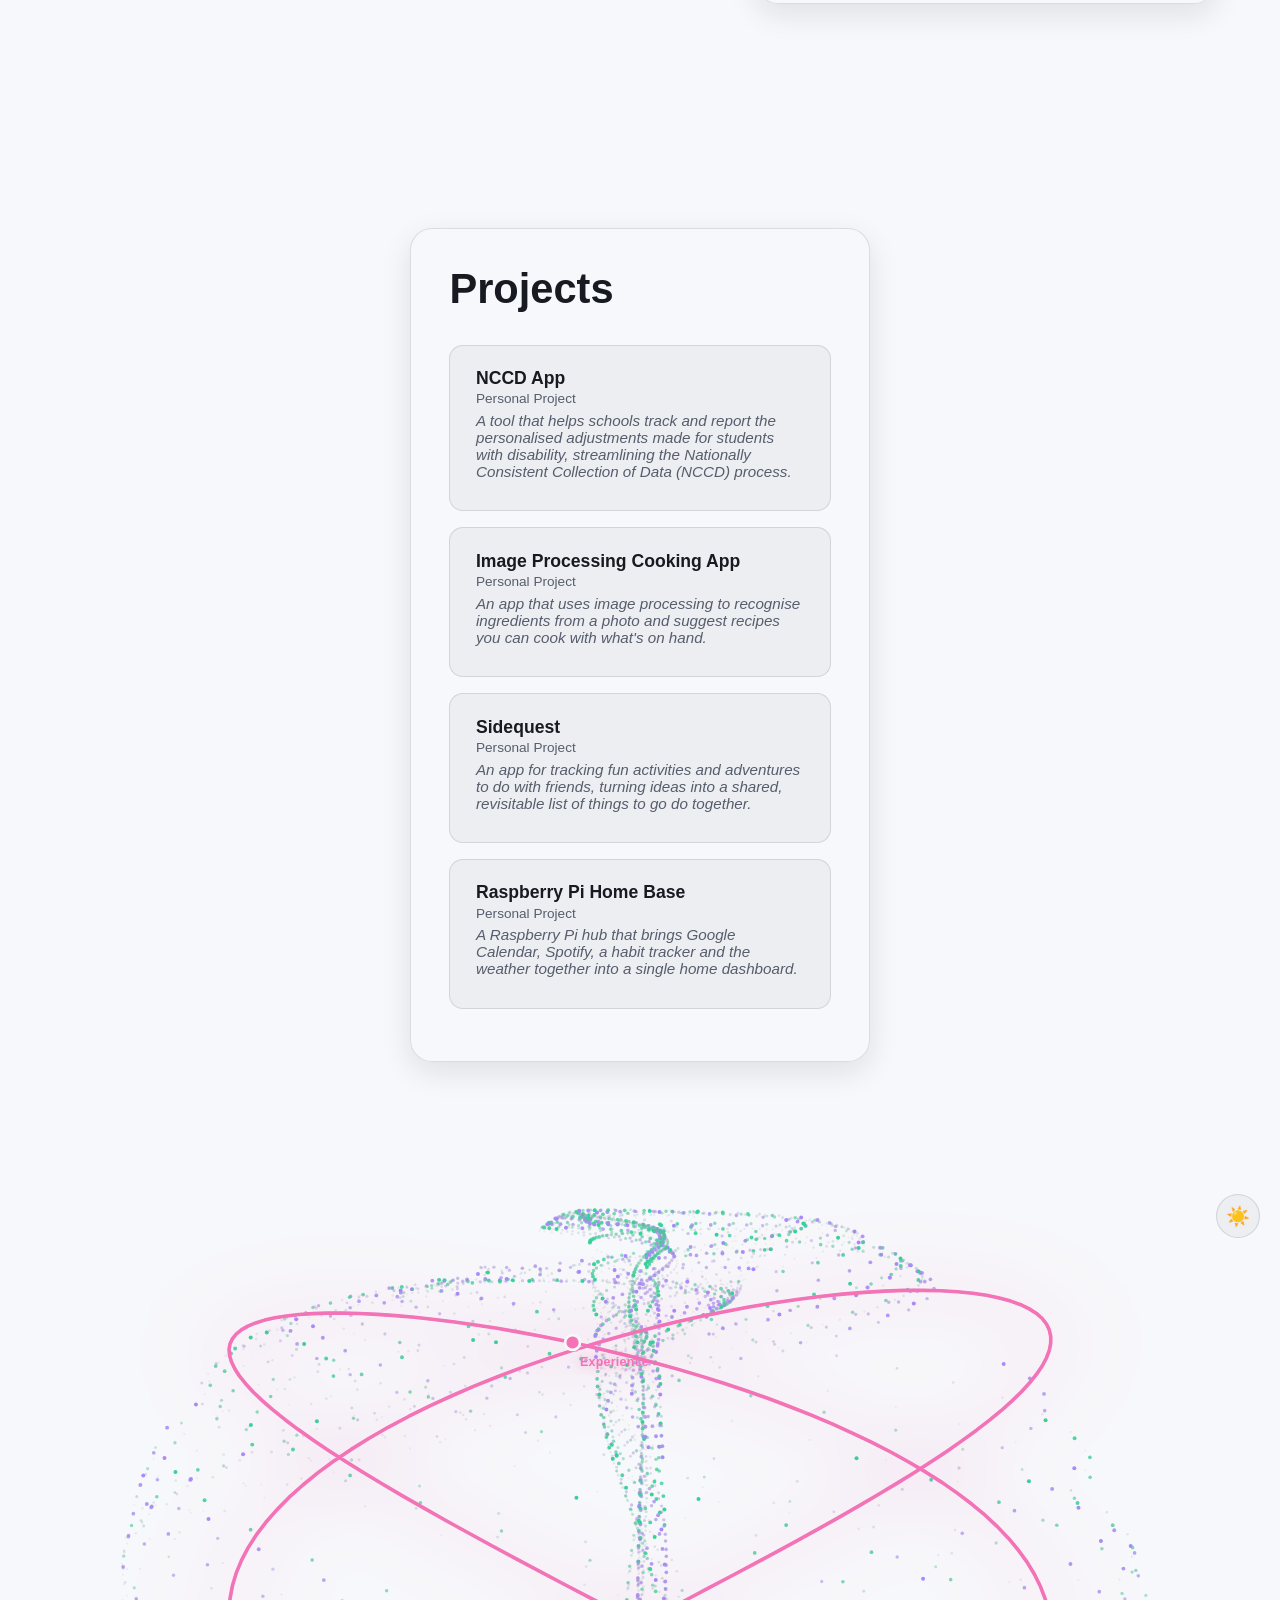
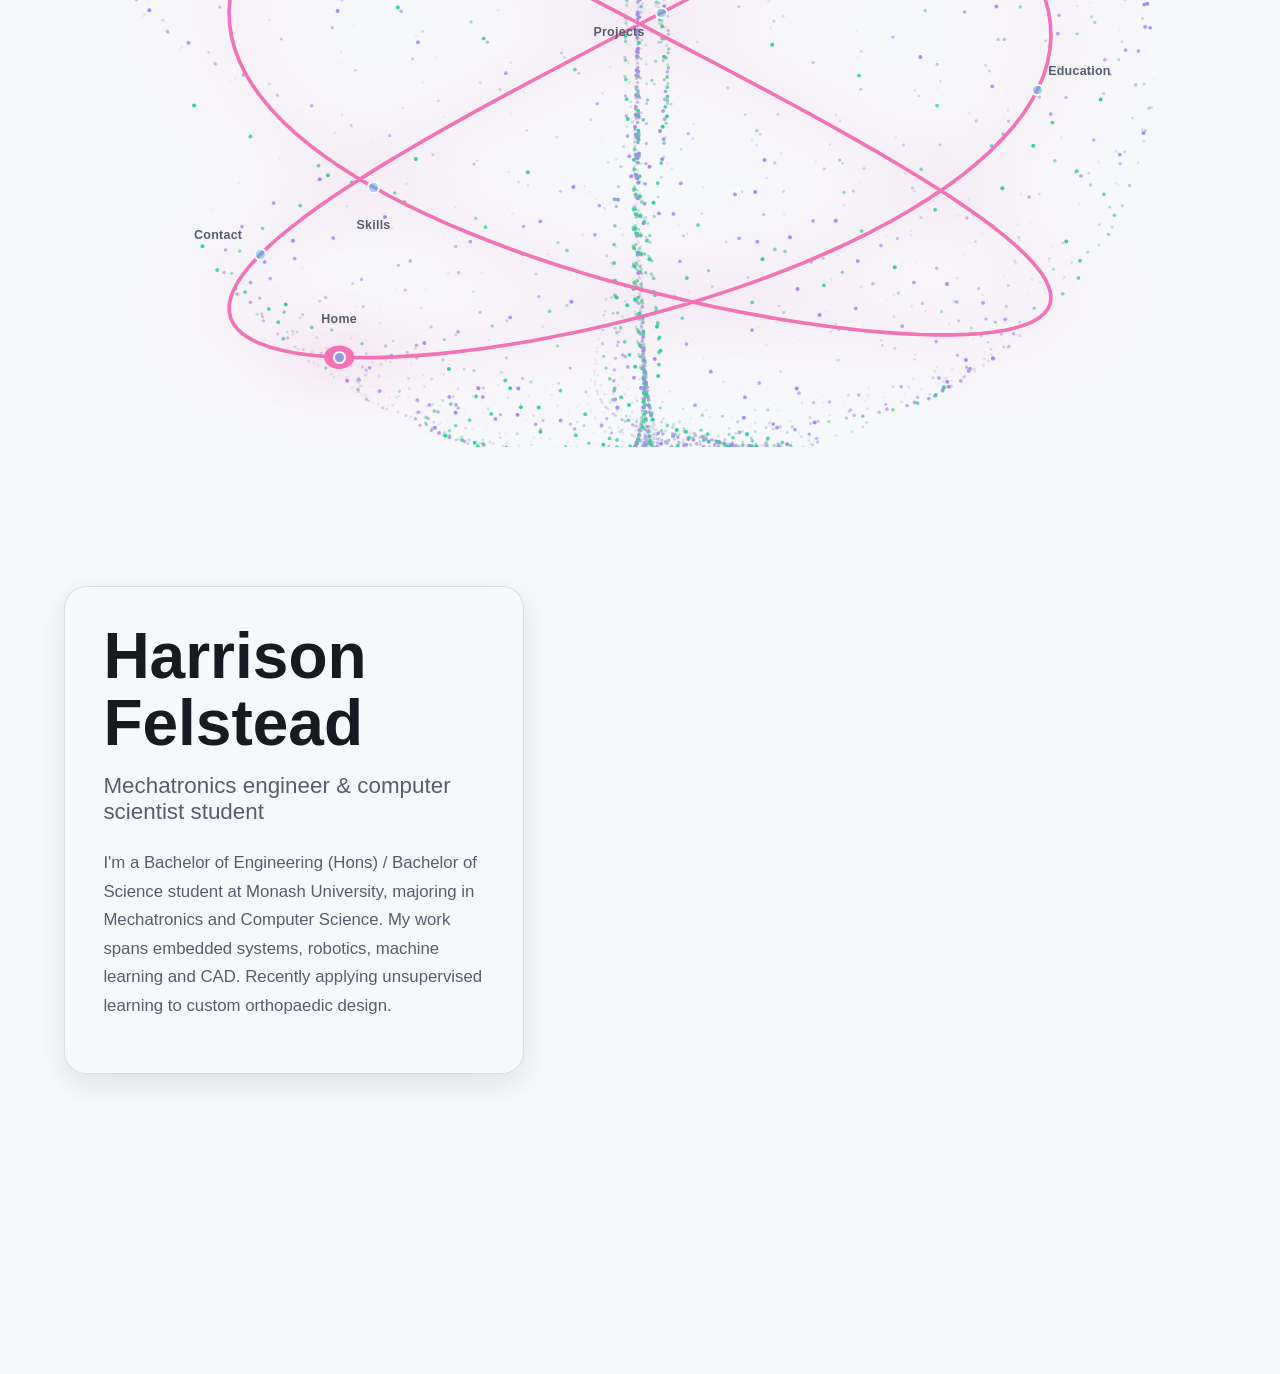
==== commit 5dde568d: "Updated certificates" ====
--- a/index.html
+++ b/index.html
@@ -249,38 +249,56 @@
         <h3 class="group-title">Anthropic</h3>
         <article class="card">
           <div class="card__head">
+            <h4>AI Fluency: Framework and Foundations</h4>
+            <a class="card__verify" href="https://verify.skilljar.com/c/3psyhmuhzu9c" target="_blank" rel="noopener">Verify</a>
+          </div>
+        </article>
+        <article class="card">
+          <div class="card__head">
             <h4>AI Fluency for Builders</h4>
-            <span class="card__meta">Anthropic</span>
-          </div>
-        </article>
-        <article class="card">
-          <div class="card__head">
-            <h4>AI Fluency Framework and Foundations</h4>
-            <span class="card__meta">Anthropic</span>
-          </div>
-        </article>
-        <article class="card">
-          <div class="card__head">
-            <h4>Intro to Subagents</h4>
-            <span class="card__meta">Anthropic</span>
-          </div>
-        </article>
-        <article class="card">
-          <div class="card__head">
-            <h4>Intro to Agent Skills</h4>
-            <span class="card__meta">Anthropic</span>
+            <a class="card__verify" href="https://verify.skilljar.com/c/y3yzbx4f3nra" target="_blank" rel="noopener">Verify</a>
+          </div>
+        </article>
+        <article class="card">
+          <div class="card__head">
+            <h4>Claude Code 101</h4>
+            <a class="card__verify" href="https://verify.skilljar.com/c/m6t9jwaz3s46" target="_blank" rel="noopener">Verify</a>
           </div>
         </article>
         <article class="card">
           <div class="card__head">
             <h4>Claude Code in Action</h4>
-            <span class="card__meta">Anthropic</span>
-          </div>
-        </article>
-        <article class="card">
-          <div class="card__head">
-            <h4>Claude Code 101</h4>
-            <span class="card__meta">Anthropic</span>
+            <a class="card__verify" href="https://verify.skilljar.com/c/ev6xskojvovw" target="_blank" rel="noopener">Verify</a>
+          </div>
+        </article>
+        <article class="card">
+          <div class="card__head">
+            <h4>Introduction to Agent Skills</h4>
+            <a class="card__verify" href="https://verify.skilljar.com/c/ketg7f32rxfd" target="_blank" rel="noopener">Verify</a>
+          </div>
+        </article>
+        <article class="card">
+          <div class="card__head">
+            <h4>Introduction to Subagents</h4>
+            <a class="card__verify" href="https://verify.skilljar.com/c/vin993a3mtkn" target="_blank" rel="noopener">Verify</a>
+          </div>
+        </article>
+        <article class="card">
+          <div class="card__head">
+            <h4>Introduction to Model Context Protocol</h4>
+            <a class="card__verify" href="https://verify.skilljar.com/c/spzcx7dwhjyg" target="_blank" rel="noopener">Verify</a>
+          </div>
+        </article>
+        <article class="card">
+          <div class="card__head">
+            <h4>Model Context Protocol: Advanced Topics</h4>
+            <a class="card__verify" href="https://verify.skilljar.com/c/bntky4y8h8ti" target="_blank" rel="noopener">Verify</a>
+          </div>
+        </article>
+        <article class="card">
+          <div class="card__head">
+            <h4>Building with Claude API</h4>
+            <a class="card__verify" href="https://verify.skilljar.com/c/4mguxqz5dji8" target="_blank" rel="noopener">Verify</a>
           </div>
         </article>
       </div>
--- a/css/style.css
+++ b/css/style.css
@@ -200,6 +200,23 @@
   font-size: 0.85rem;
   color: var(--text-muted);
   white-space: nowrap;
+}
+
+.card__verify {
+  flex-shrink: 0;
+  color: var(--accent-strong);
+  border: 1px solid var(--accent-strong);
+  border-radius: 999px;
+  padding: 0.3rem 0.85rem;
+  font-size: 0.8rem;
+  text-decoration: none;
+  white-space: nowrap;
+  transition: background 0.15s ease, color 0.15s ease;
+}
+
+.card__verify:hover, .card__verify:focus-visible {
+  background: var(--accent-strong);
+  color: var(--bg);
 }
 
 /* Projects cards show the subtitle under the title instead of beside it. */
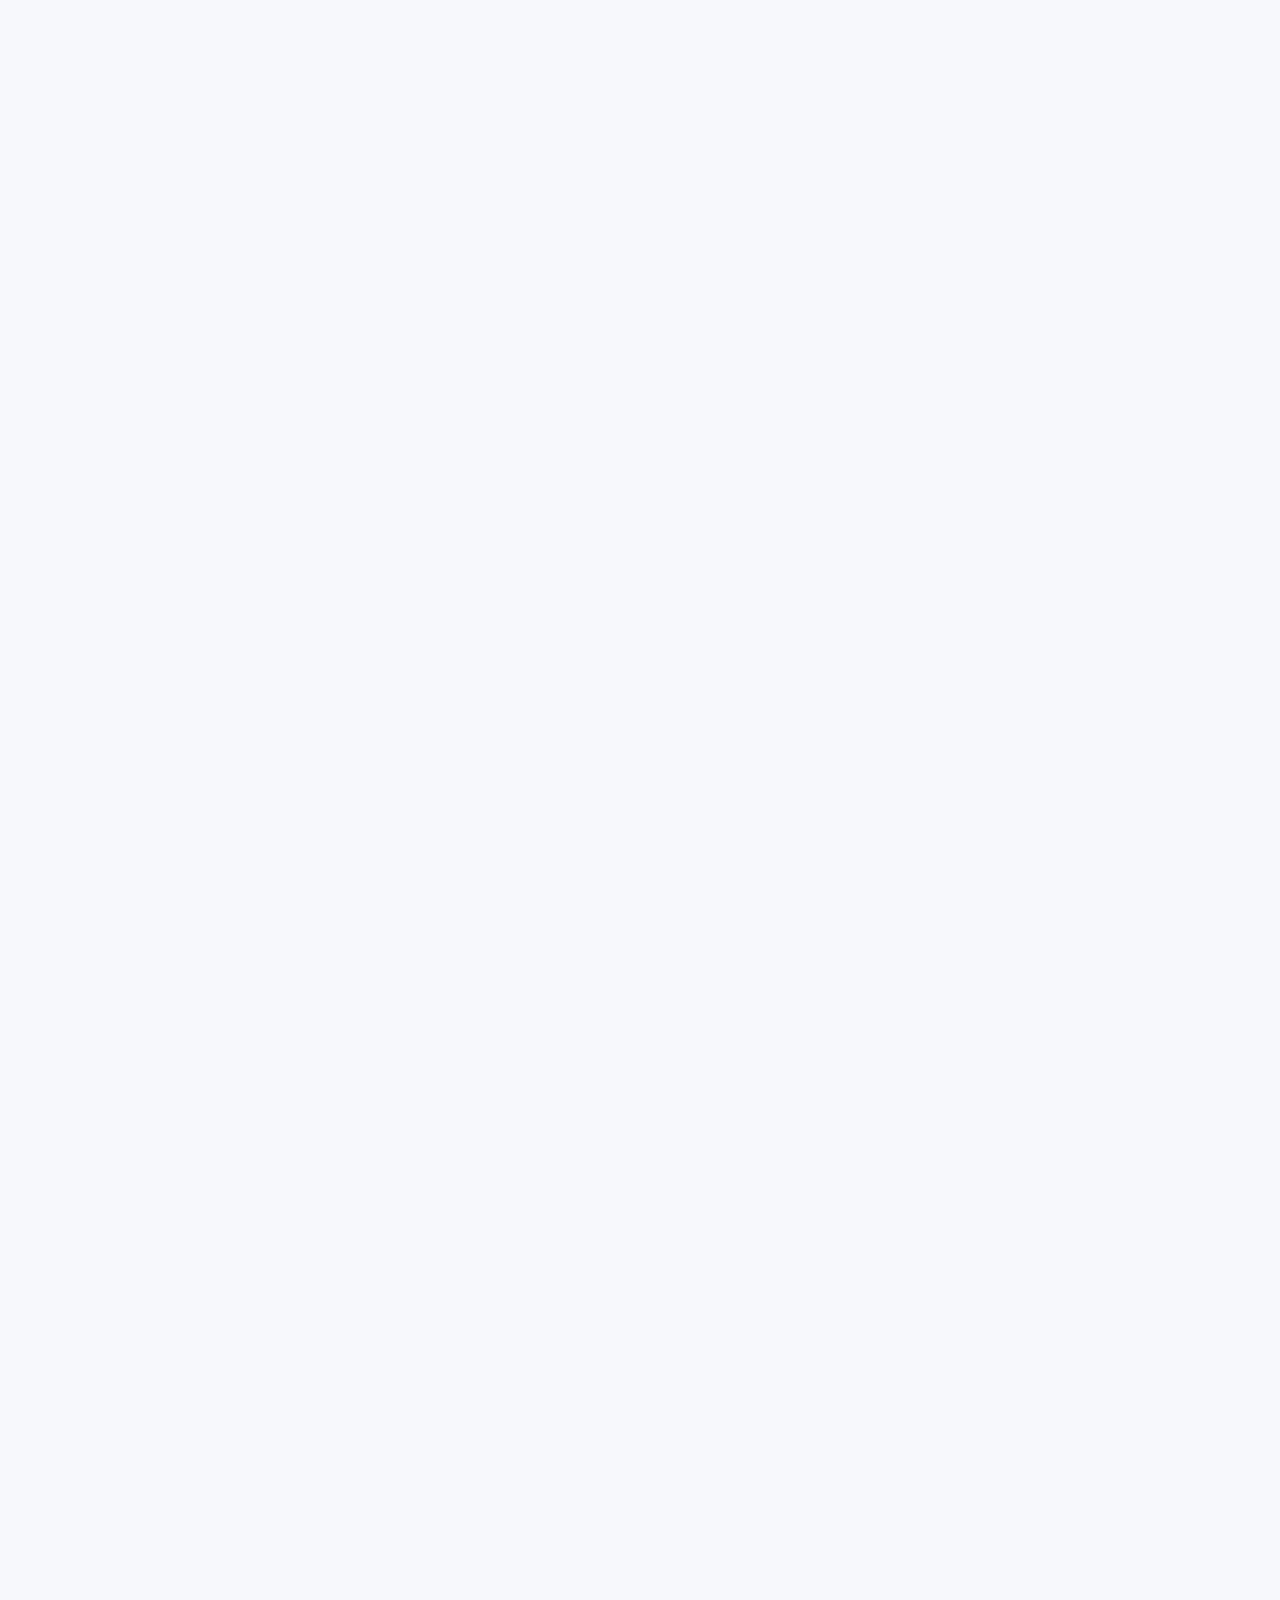
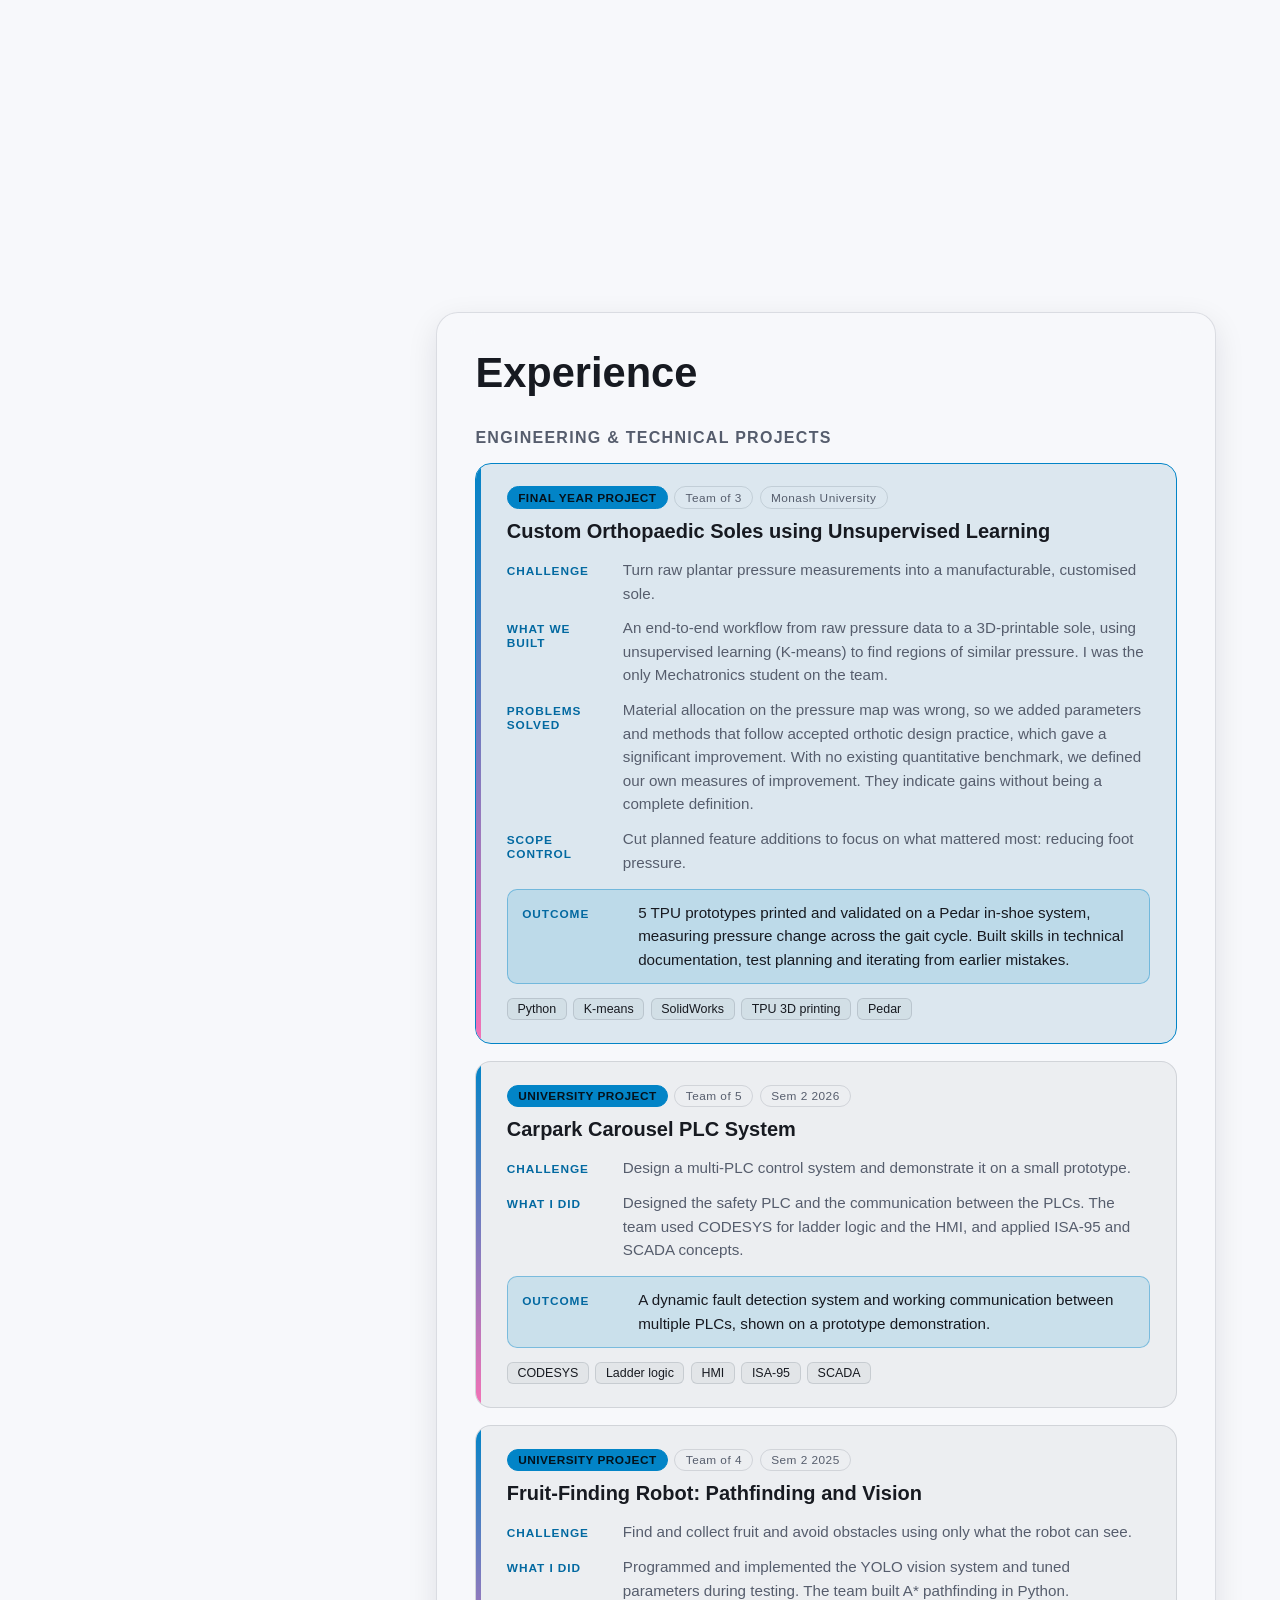
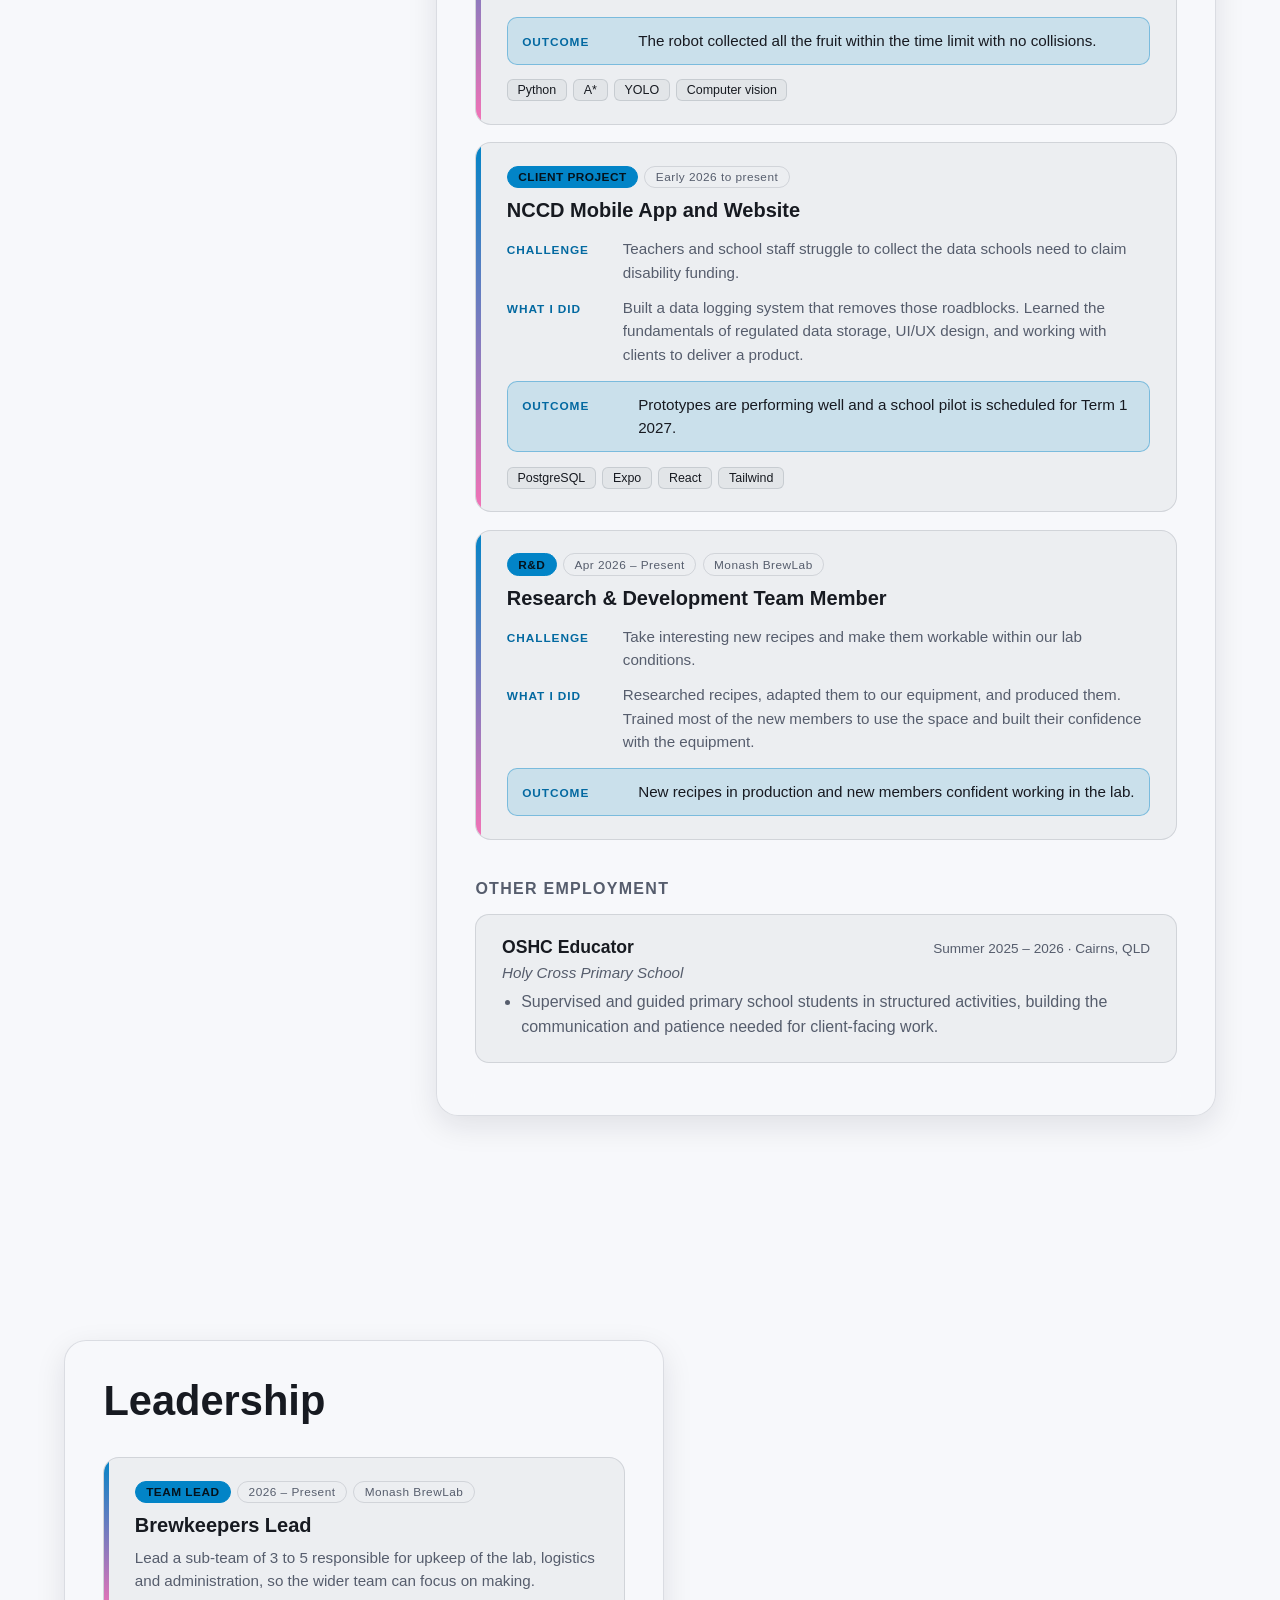
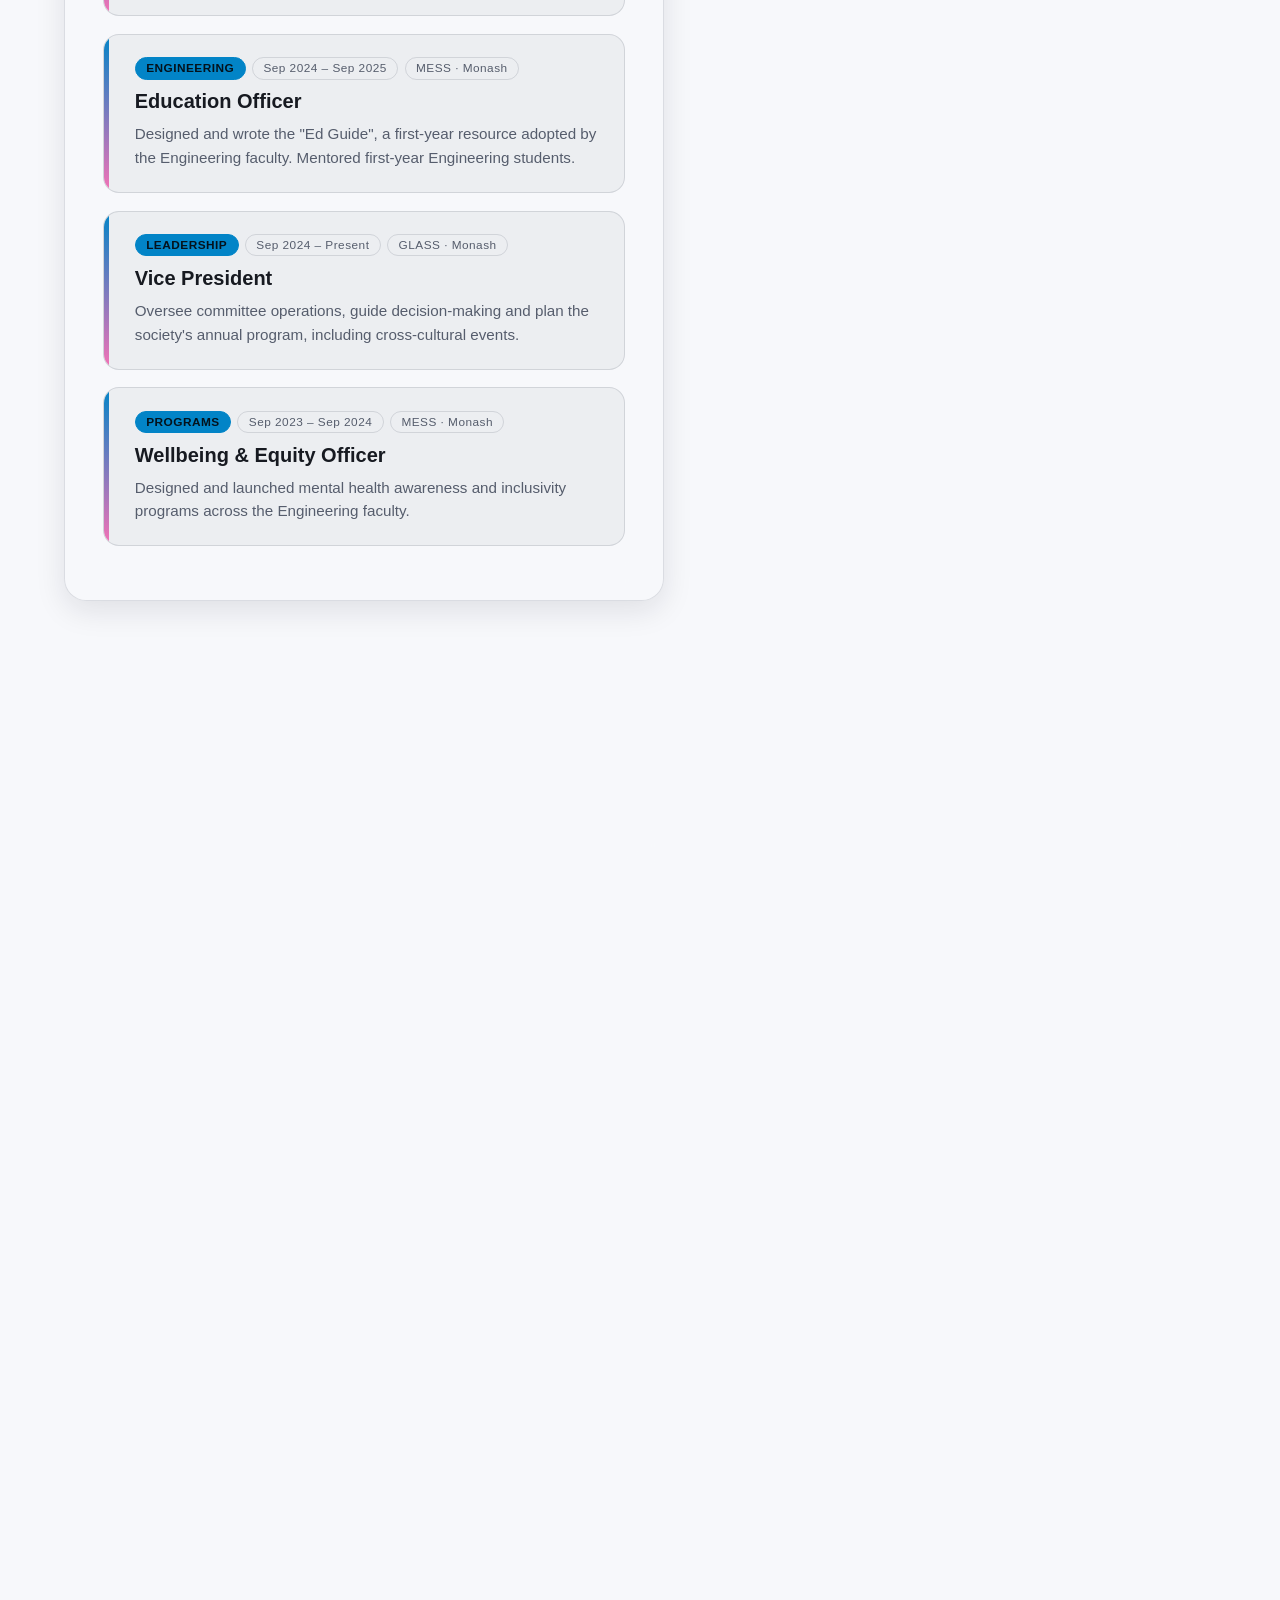
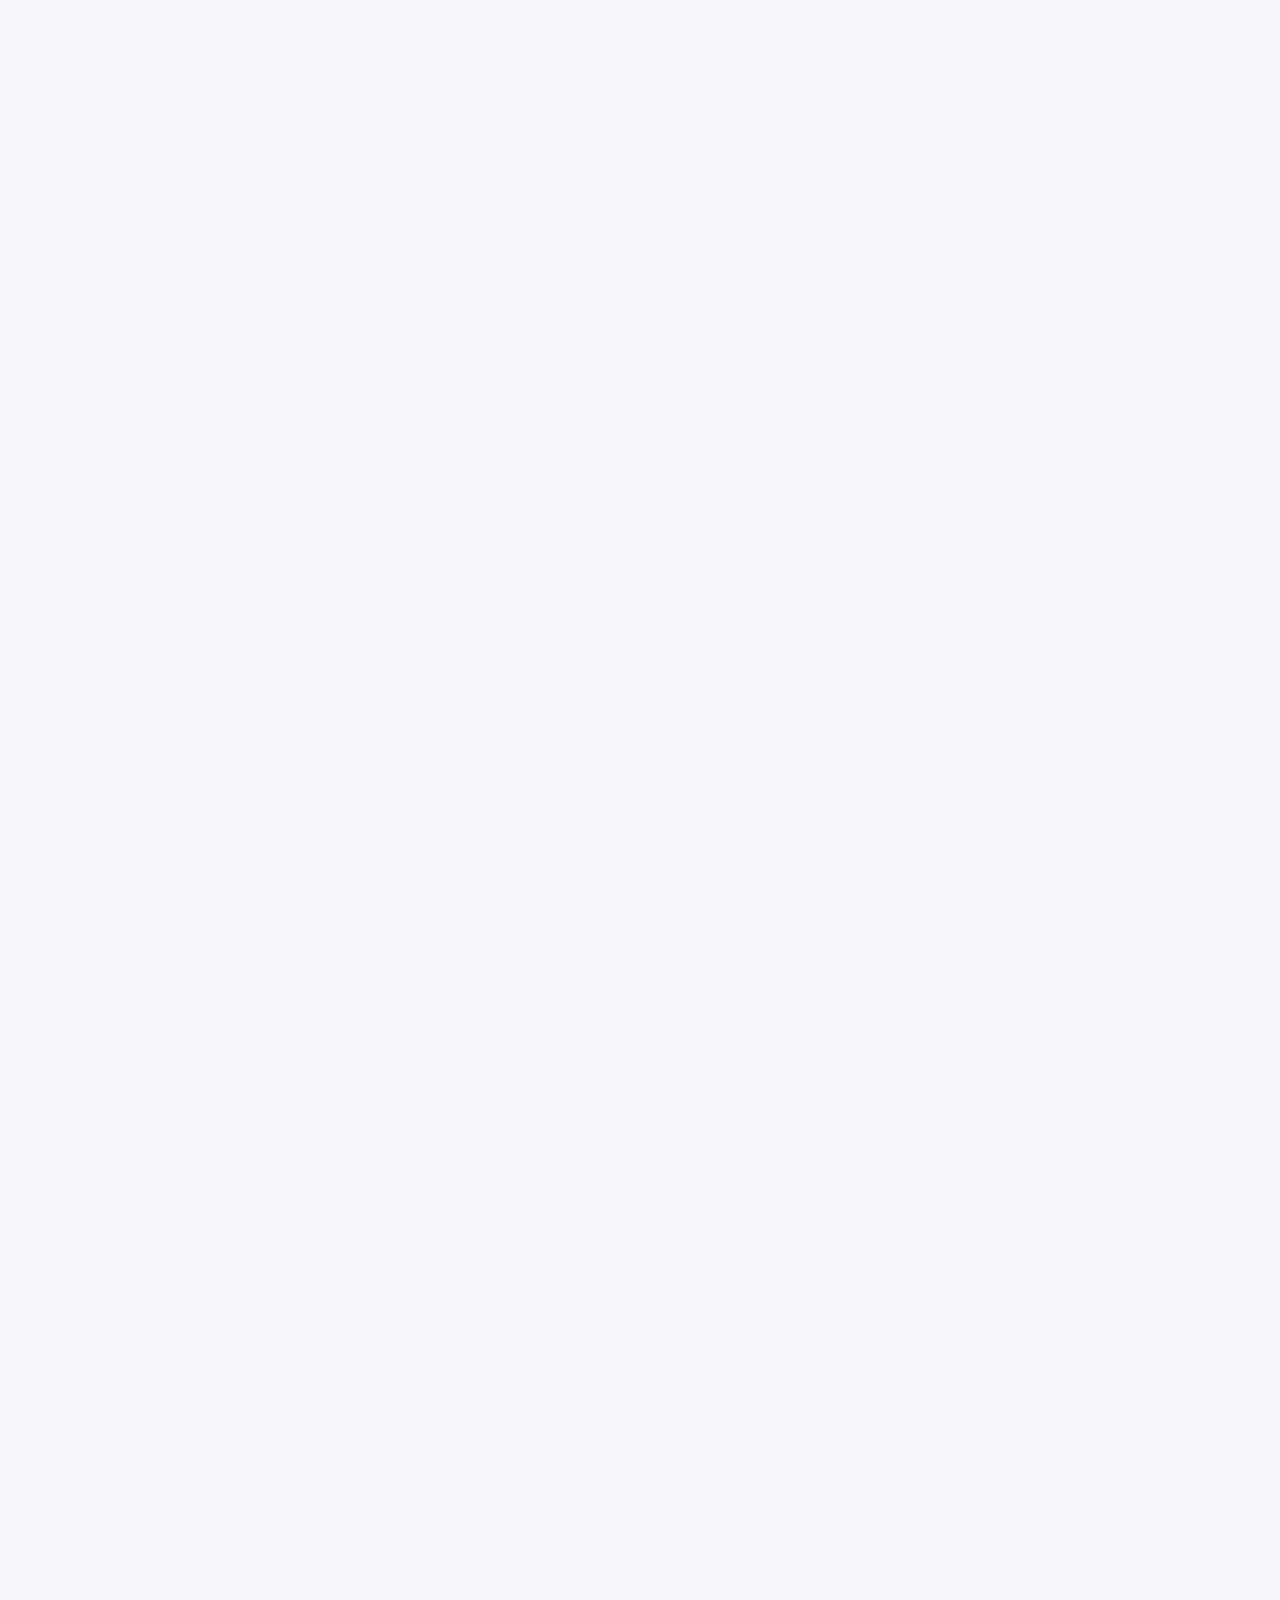
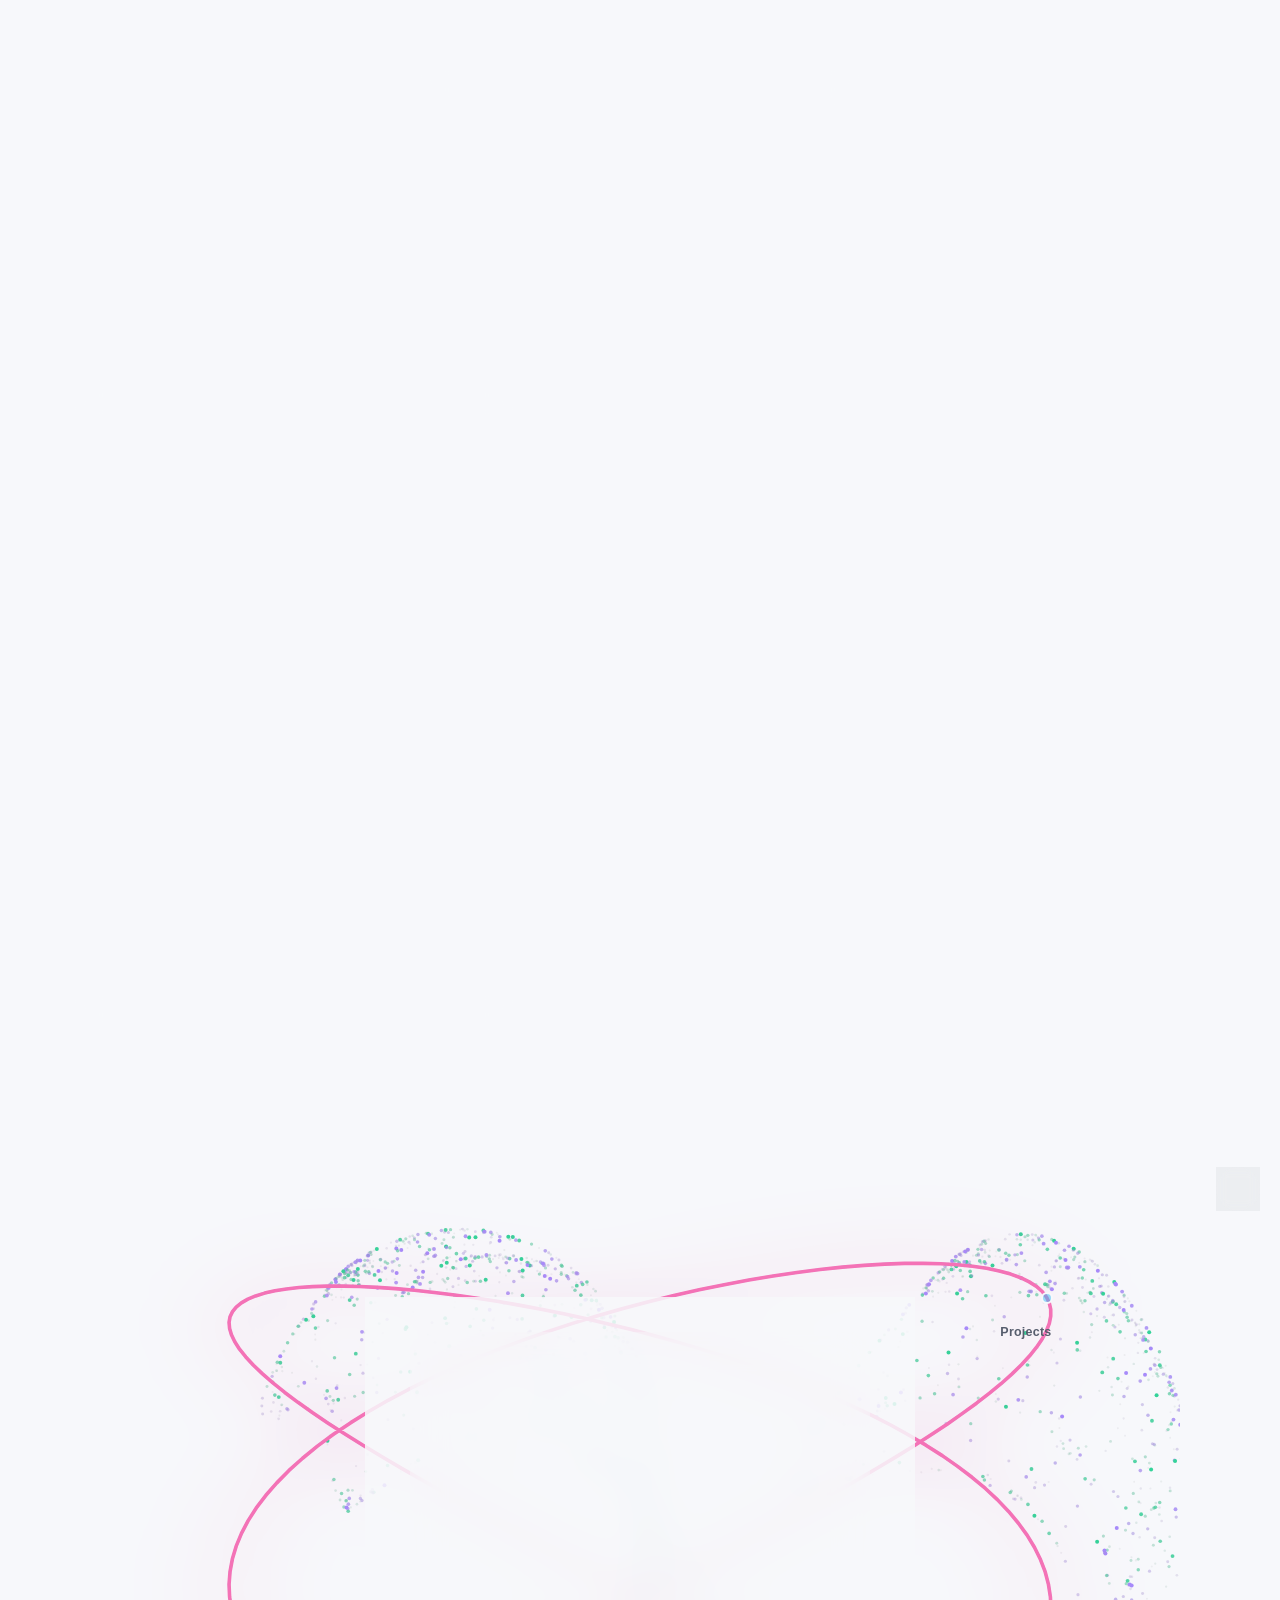
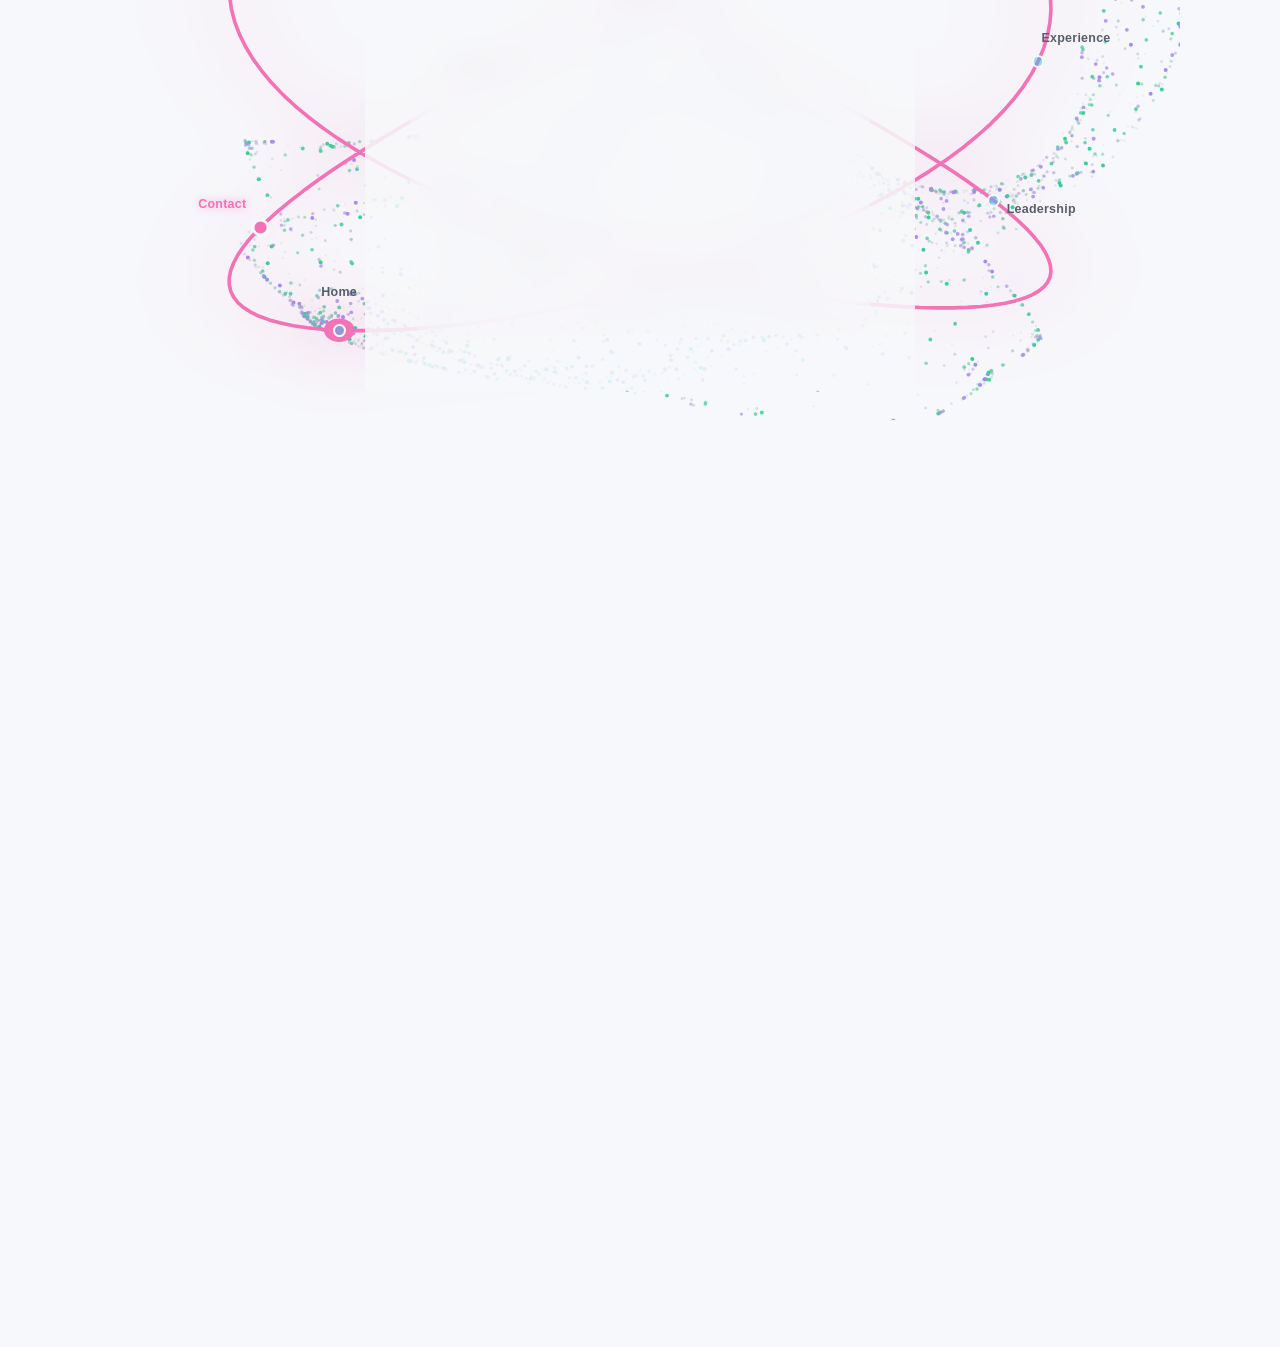
==== commit 44e69ed1: "changes" ====
--- a/index.html
+++ b/index.html
@@ -4,7 +4,7 @@
 <meta charset="UTF-8">
 <meta name="viewport" content="width=device-width, initial-scale=1.0">
 <title>Harrison Felstead</title>
-<meta name="description" content="Harrison Felstead, Mechatronics and Computer Science student at Monash University.">
+<meta name="description" content="Harrison Felstead, Mechatronics (Hons) and Computer Science student at Monash University, interested in AI development.">
 <link rel="icon" type="image/svg+xml" href="assets/favicon.svg">
 <link rel="stylesheet" href="css/style.css">
 </head>
@@ -37,7 +37,7 @@
     <section id="contact-loop" class="section section--pos-bc section-clone is-locked" data-title="Contact" inert>
       <div class="section__inner">
         <h2>Contact</h2>
-        <p class="intro">I'm always open to conversations about engineering, research, or opportunities. Reach out through any of the channels below.</p>
+        <p class="intro">I am always open to conversations about engineering, AI development, or opportunities. Reach out through any of the channels below.</p>
 
         <ul class="contact-list">
           <li>
@@ -65,133 +65,192 @@
     <section id="home" class="section section--pos-tl" data-title="Home" aria-labelledby="home-heading">
       <div class="section__inner">
         <h1 id="home-heading">Harrison Felstead</h1>
-        <p class="tagline">Mechatronics engineering &amp; Computer Scientist student.</p>
+        <p class="tagline">Mechatronics engineering &amp; Computer Science student.</p>
         <p class="intro">
-          I am a Bachelor of Engineering (Hons) and Bachelor of Science student at Monash University,
-          majoring in Mechatronics and Computer Science. My work spans embedded systems, robotics,
-          machine learning and CAD. Final year project is development of an unsupervised learning models to generate custom orthotics insoles.
+          Final-year Bachelor of Engineering (Honours) and Bachelor of Science student at Monash University,
+          majoring in Mechatronics and Computer Science, completing June 2027. I build at the boundary of
+          AI and hardware: neural networks and computer vision, PLC and embedded control systems, and
+          software that gets used. My final year project turns foot pressure data into 3D-printed custom insoles.
         </p>
       </div>
     </section>
 
-    <section id="education" class="section section--pos-tr" data-title="Education" aria-labelledby="education-heading">
-      <div class="section__inner">
-        <h2 id="education-heading">Education</h2>
-
-        <article class="card">
-          <div class="card__head">
-            <h3>Monash University</h3>
-            <span class="card__meta">2022 – Present · Melbourne, VIC</span>
-          </div>
-          <p class="card__role">Bachelor of Engineering (Hons) (Mechatronics) and Bachelor of Science (Computer Science)</p>
-        </article>
-
-        <article class="card">
-          <div class="card__head">
-            <h3>St Augustine's Marist College</h3>
-            <span class="card__meta">2018 – 2021 · Cairns, QLD</span>
-          </div>
-          <p class="card__role">Queensland Certificate of Education · ATAR: 97.80</p>
-        </article>
-      </div>
-    </section>
-
-    <section id="experience" class="section section--pos-bl" data-title="Experience" aria-labelledby="experience-heading">
-      <div class="section__inner">
+    <section id="experience" class="section section--pos-tr" data-title="Experience" aria-labelledby="experience-heading">
+      <div class="section__inner section__inner--wide">
         <h2 id="experience-heading">Experience</h2>
 
-        <h3 class="group-title">Work and Research</h3>
-
-        <article class="card">
-          <div class="card__head">
-            <h4>Research and development Team Member</h4>
-            <span class="card__meta">April 2026 – Present</span>
-          </div>
-          <p class="card__role">Monash BrewLab · Monash University</p>
+        <h3 class="group-title">Engineering &amp; Technical Projects</h3>
+
+        <article class="project project--featured">
+          <header class="project__head">
+            <div class="project__tags">
+              <span class="tag tag--type">Final year project</span>
+              <span class="tag">Team of 3</span>
+              <span class="tag">Monash University</span>
+            </div>
+            <h4>Custom Orthopaedic Soles using Unsupervised Learning</h4>
+          </header>
+          <dl class="project__story">
+            <div><dt>Challenge</dt><dd>Turn raw plantar pressure measurements into a manufacturable, customised sole.</dd></div>
+            <div><dt>What we built</dt><dd>An end-to-end workflow from raw pressure data to a 3D-printable sole, using unsupervised learning (K-means) to find regions of similar pressure. I was the only Mechatronics student on the team.</dd></div>
+            <div><dt>Problems solved</dt><dd>Material allocation on the pressure map was wrong, so we added parameters and methods that follow accepted orthotic design practice, which gave a significant improvement. With no existing quantitative benchmark, we defined our own measures of improvement. They indicate gains without being a complete definition.</dd></div>
+            <div><dt>Scope control</dt><dd>Cut planned feature additions to focus on what mattered most: reducing foot pressure.</dd></div>
+            <div class="is-outcome"><dt>Outcome</dt><dd>5 TPU prototypes printed and validated on a Pedar in-shoe system, measuring pressure change across the gait cycle. Built skills in technical documentation, test planning and iterating from earlier mistakes.</dd></div>
+          </dl>
+          <ul class="chip-list"><li>Python</li><li>K-means</li><li>SolidWorks</li><li>TPU 3D printing</li><li>Pedar</li></ul>
+        </article>
+
+        <article class="project">
+          <header class="project__head">
+            <div class="project__tags">
+              <span class="tag tag--type">University project</span>
+              <span class="tag">Team of 5</span>
+              <span class="tag">Sem 2 2026</span>
+            </div>
+            <h4>Carpark Carousel PLC System</h4>
+          </header>
+          <dl class="project__story">
+            <div><dt>Challenge</dt><dd>Design a multi-PLC control system and demonstrate it on a small prototype.</dd></div>
+            <div><dt>What I did</dt><dd>Designed the safety PLC and the communication between the PLCs. The team used CODESYS for ladder logic and the HMI, and applied ISA-95 and SCADA concepts.</dd></div>
+            <div class="is-outcome"><dt>Outcome</dt><dd>A dynamic fault detection system and working communication between multiple PLCs, shown on a prototype demonstration.</dd></div>
+          </dl>
+          <ul class="chip-list"><li>CODESYS</li><li>Ladder logic</li><li>HMI</li><li>ISA-95</li><li>SCADA</li></ul>
+        </article>
+
+        <article class="project">
+          <header class="project__head">
+            <div class="project__tags">
+              <span class="tag tag--type">University project</span>
+              <span class="tag">Team of 4</span>
+              <span class="tag">Sem 2 2025</span>
+            </div>
+            <h4>Fruit-Finding Robot: Pathfinding and Vision</h4>
+          </header>
+          <dl class="project__story">
+            <div><dt>Challenge</dt><dd>Find and collect fruit and avoid obstacles using only what the robot can see.</dd></div>
+            <div><dt>What I did</dt><dd>Programmed and implemented the YOLO vision system and tuned parameters during testing. The team built A* pathfinding in Python.</dd></div>
+            <div class="is-outcome"><dt>Outcome</dt><dd>The robot collected all the fruit within the time limit with no collisions.</dd></div>
+          </dl>
+          <ul class="chip-list"><li>Python</li><li>A*</li><li>YOLO</li><li>Computer vision</li></ul>
+        </article>
+
+        <article class="project">
+          <header class="project__head">
+            <div class="project__tags">
+              <span class="tag tag--type">Client project</span>
+              <span class="tag">Early 2026 to present</span>
+            </div>
+            <h4>NCCD Mobile App and Website</h4>
+          </header>
+          <dl class="project__story">
+            <div><dt>Challenge</dt><dd>Teachers and school staff struggle to collect the data schools need to claim disability funding.</dd></div>
+            <div><dt>What I did</dt><dd>Built a data logging system that removes those roadblocks. Learned the fundamentals of regulated data storage, UI/UX design, and working with clients to deliver a product.</dd></div>
+            <div class="is-outcome"><dt>Outcome</dt><dd>Prototypes are performing well and a school pilot is scheduled for Term 1 2027.</dd></div>
+          </dl>
+          <ul class="chip-list"><li>PostgreSQL</li><li>Expo</li><li>React</li><li>Tailwind</li></ul>
+        </article>
+
+        <article class="project">
+          <header class="project__head">
+            <div class="project__tags">
+              <span class="tag tag--type">R&amp;D</span>
+              <span class="tag">Apr 2026 – Present</span>
+              <span class="tag">Monash BrewLab</span>
+            </div>
+            <h4>Research &amp; Development Team Member</h4>
+          </header>
+          <dl class="project__story">
+            <div><dt>Challenge</dt><dd>Take interesting new recipes and make them workable within our lab conditions.</dd></div>
+            <div><dt>What I did</dt><dd>Researched recipes, adapted them to our equipment, and produced them. Trained most of the new members to use the space and built their confidence with the equipment.</dd></div>
+            <div class="is-outcome"><dt>Outcome</dt><dd>New recipes in production and new members confident working in the lab.</dd></div>
+          </dl>
+        </article>
+
+        <h3 class="group-title">Other Employment</h3>
+
+        <article class="card">
+          <div class="card__head">
+            <h4>OSHC Educator</h4>
+            <span class="card__meta">Summer 2025 – 2026 · Cairns, QLD</span>
+          </div>
+          <p class="card__role">Holy Cross Primary School</p>
           <ul>
-            <li>Designed and tested multiple fermentation combinations using food chemistry principles, applying a scientific methodology to evaluate, iterate and optimise outcomes.</li>
-            <li>Applied <strong>data analysis</strong> techniques to assess fermentation yields and flavour profiles, translating experimental results into actionable process improvements.</li>
-            <li>Collaborated within a multidisciplinary team to document findings and plan future R&amp;D directions.</li>
+            <li>Supervised and guided primary school students in structured activities, building the communication and patience needed for client-facing work.</li>
           </ul>
         </article>
-
-        <article class="card">
-          <div class="card__head">
-            <h4>Final Year Project: Custom Orthopaedic Sole Creation using Unsupervised Learning</h4>
-          </div>
-          <p class="card__role">Monash University</p>
-          <ul>
-            <li>Developed an unsupervised <strong>machine learning</strong> pipeline using <strong>K-means clustering</strong> to segment foot pressure maps into superpixels representing regions of similar pressure magnitude and pressure change dynamics.</li>
-            <li>Generated custom 3D-printable sole geometries from clustering outputs, translating biomechanical data into manufacturable designs tailored to individual foot profiles.</li>
-            <li>Spans <strong>machine learning</strong>, <strong>computer vision</strong>, biomechanical analysis and additive manufacturing, forming an end-to-end pipeline from raw data through to physical output.</li>
-          </ul>
-        </article>
-
-        <article class="card">
-          <div class="card__head">
-            <h4>Mechatronics &amp; Computer Science Coursework Projects</h4>
-          </div>
-          <p class="card__role">Monash University</p>
-          <ul>
-            <li>Built practical experience across <strong>embedded systems</strong> (C/C++), control systems design, <strong>robotics</strong>, signal processing and <strong>machine learning</strong> (PyTorch), with CAD applied across mechanical design and prototyping units.</li>
-          </ul>
-        </article>
-
-        <article class="card">
-          <div class="card__head">
-            <h4>OSHC Educator</h4>
-            <span class="card__meta">Summer 2025 – 2026</span>
-          </div>
-          <p class="card__role">Holy Cross Primary School · Cairns</p>
-          <ul>
-            <li>Supervised and guided primary school students in structured activities, developing communication and patience skills applicable to client-facing engineering roles.</li>
-          </ul>
-        </article>
-
-        <h3 class="group-title">Leadership &amp; Volunteering</h3>
-
-        <article class="card">
-          <div class="card__head">
+      </div>
+    </section>
+
+    <section id="leadership" class="section section--pos-bl" data-title="Leadership" aria-labelledby="leadership-heading">
+      <div class="section__inner section__inner--mid">
+        <h2 id="leadership-heading">Leadership</h2>
+
+        <article class="project project--compact">
+          <header class="project__head">
+            <div class="project__tags">
+              <span class="tag tag--type">Team lead</span>
+              <span class="tag">2026 – Present</span>
+              <span class="tag">Monash BrewLab</span>
+            </div>
+            <h4>Brewkeepers Lead</h4>
+          </header>
+          <p class="project__text">Lead a sub-team of 3 to 5 responsible for upkeep of the lab, logistics and administration, so the wider team can focus on making.</p>
+        </article>
+
+        <article class="project project--compact">
+          <header class="project__head">
+            <div class="project__tags">
+              <span class="tag tag--type">Engineering</span>
+              <span class="tag">Sep 2024 – Sep 2025</span>
+              <span class="tag">MESS · Monash</span>
+            </div>
+            <h4>Education Officer</h4>
+          </header>
+          <p class="project__text">Designed and wrote the "Ed Guide", a first-year resource adopted by the Engineering faculty. Mentored first-year Engineering students.</p>
+        </article>
+
+        <article class="project project--compact">
+          <header class="project__head">
+            <div class="project__tags">
+              <span class="tag tag--type">Leadership</span>
+              <span class="tag">Sep 2024 – Present</span>
+              <span class="tag">GLASS · Monash</span>
+            </div>
             <h4>Vice President</h4>
-            <span class="card__meta">Sep 2024 – Present</span>
-          </div>
-          <p class="card__role">German Liechtenstein Austrian Swiss Society (GLASS) · Monash University</p>
-          <ul>
-            <li>Overseeing committee operations, facilitating decision-making and supporting strategic planning for the society's annual program.</li>
-            <li>Coordinating cross-cultural events and managing a diverse committee, building intercultural communication and organisational skills.</li>
-          </ul>
-        </article>
-
-        <article class="card">
-          <div class="card__head">
-            <h4>Education Officer</h4>
-            <span class="card__meta">Sep 2024 – Sep 2025</span>
-          </div>
-          <p class="card__role">Monash Engineering Students Society (MESS) · Monash University</p>
-          <ul>
-            <li>Created the 'Ed Guide', a first-year resource adopted by the Engineering faculty to help incoming students navigate academic expectations and university life.</li>
-            <li>Provided peer mentoring and academic support to first-year Engineering students.</li>
-          </ul>
-        </article>
-
-        <article class="card">
-          <div class="card__head">
+          </header>
+          <p class="project__text">Oversee committee operations, guide decision-making and plan the society's annual program, including cross-cultural events.</p>
+        </article>
+
+        <article class="project project--compact">
+          <header class="project__head">
+            <div class="project__tags">
+              <span class="tag tag--type">Programs</span>
+              <span class="tag">Sep 2023 – Sep 2024</span>
+              <span class="tag">MESS · Monash</span>
+            </div>
             <h4>Wellbeing &amp; Equity Officer</h4>
-            <span class="card__meta">Sep 2023 – Sep 2024</span>
-          </div>
-          <p class="card__role">Monash Engineering Students Society (MESS) · Monash University</p>
-          <ul>
-            <li>Developed and launched initiatives to promote mental health awareness within the Engineering faculty.</li>
-            <li>Designed and implemented inclusivity and wellbeing programs serving a student body of thousands.</li>
-          </ul>
+          </header>
+          <p class="project__text">Designed and launched mental health awareness and inclusivity programs across the Engineering faculty.</p>
         </article>
       </div>
     </section>
 
     <section id="skills" class="section section--pos-br" data-title="Skills" aria-labelledby="skills-heading">
-      <div class="section__inner">
-        <h2 id="skills-heading">Skills &amp; Certificates</h2>
-
+      <div class="section__inner section__inner--mid">
+        <h2 id="skills-heading">Capabilities &amp; Skills</h2>
+
+        <h3 class="group-title">Engineering &amp; Technical Capabilities</h3>
+        <ul class="capability-list">
+          <li><strong>AI development:</strong> neural networks (PyTorch), unsupervised learning, computer vision (YOLO)</li>
+          <li><strong>PLC control systems:</strong> ladder logic and HMI in CODESYS, ISA-95, SCADA</li>
+          <li><strong>Hardware and software integration:</strong> STM32, Arduino, Raspberry Pi</li>
+          <li><strong>Testing, troubleshooting and verification</strong> of robots and microprocessor systems</li>
+          <li><strong>App development:</strong> PostgreSQL, Expo, React, Tailwind</li>
+          <li><strong>Data organisation</strong>, process streamlining and technical documentation</li>
+          <li><strong>CAD and additive manufacturing:</strong> SolidWorks, TPU 3D printing</li>
+        </ul>
+
+        <h3 class="group-title">Tools</h3>
         <div class="skills-grid">
           <div class="skill-group">
             <h3>Programming</h3>
@@ -202,7 +261,7 @@
           <div class="skill-group">
             <h3>Frameworks &amp; Tools</h3>
             <ul class="pill-list">
-              <li>PyTorch</li><li>Jupyter</li><li>Git</li><li>Linux</li>
+              <li>PyTorch</li><li>Jupyter</li><li>Git</li><li>Linux</li><li>CODESYS</li>
             </ul>
           </div>
           <div class="skill-group">
@@ -212,7 +271,7 @@
             </ul>
           </div>
           <div class="skill-group">
-            <h3>Software</h3>
+            <h3>Other</h3>
             <ul class="pill-list">
               <li>Microsoft Office Suite</li><li>Agile / Scrum</li>
             </ul>
@@ -228,6 +287,11 @@
         <h3 class="group-title">Certifications</h3>
         <article class="card">
           <div class="card__head">
+            <h4>Certified SOLIDWORKS Associate (CSWA)</h4>
+          </div>
+        </article>
+        <article class="card">
+          <div class="card__head">
             <h4>Google Project Management Certificate</h4>
             <span class="card__meta">Coursera · Dec 2023</span>
           </div>
@@ -246,75 +310,24 @@
           </div>
         </article>
 
-        <h3 class="group-title">Anthropic</h3>
-        <article class="card">
-          <div class="card__head">
-            <h4>AI Fluency: Framework and Foundations</h4>
-            <a class="card__verify" href="https://verify.skilljar.com/c/3psyhmuhzu9c" target="_blank" rel="noopener">Verify</a>
-          </div>
-        </article>
-        <article class="card">
-          <div class="card__head">
-            <h4>AI Fluency for Builders</h4>
-            <a class="card__verify" href="https://verify.skilljar.com/c/y3yzbx4f3nra" target="_blank" rel="noopener">Verify</a>
-          </div>
-        </article>
-        <article class="card">
-          <div class="card__head">
-            <h4>Claude Code 101</h4>
-            <a class="card__verify" href="https://verify.skilljar.com/c/m6t9jwaz3s46" target="_blank" rel="noopener">Verify</a>
-          </div>
-        </article>
-        <article class="card">
-          <div class="card__head">
-            <h4>Claude Code in Action</h4>
-            <a class="card__verify" href="https://verify.skilljar.com/c/ev6xskojvovw" target="_blank" rel="noopener">Verify</a>
-          </div>
-        </article>
-        <article class="card">
-          <div class="card__head">
-            <h4>Introduction to Agent Skills</h4>
-            <a class="card__verify" href="https://verify.skilljar.com/c/ketg7f32rxfd" target="_blank" rel="noopener">Verify</a>
-          </div>
-        </article>
-        <article class="card">
-          <div class="card__head">
-            <h4>Introduction to Subagents</h4>
-            <a class="card__verify" href="https://verify.skilljar.com/c/vin993a3mtkn" target="_blank" rel="noopener">Verify</a>
-          </div>
-        </article>
-        <article class="card">
-          <div class="card__head">
-            <h4>Introduction to Model Context Protocol</h4>
-            <a class="card__verify" href="https://verify.skilljar.com/c/spzcx7dwhjyg" target="_blank" rel="noopener">Verify</a>
-          </div>
-        </article>
-        <article class="card">
-          <div class="card__head">
-            <h4>Model Context Protocol: Advanced Topics</h4>
-            <a class="card__verify" href="https://verify.skilljar.com/c/bntky4y8h8ti" target="_blank" rel="noopener">Verify</a>
-          </div>
-        </article>
-        <article class="card">
-          <div class="card__head">
-            <h4>Building with Claude API</h4>
-            <a class="card__verify" href="https://verify.skilljar.com/c/4mguxqz5dji8" target="_blank" rel="noopener">Verify</a>
-          </div>
-        </article>
+        <h3 class="group-title">Continuing Professional Development: Anthropic</h3>
+        <ul class="verify-list">
+          <li><a href="https://verify.skilljar.com/c/3psyhmuhzu9c" target="_blank" rel="noopener">AI Fluency: Framework and Foundations</a></li>
+          <li><a href="https://verify.skilljar.com/c/y3yzbx4f3nra" target="_blank" rel="noopener">AI Fluency for Builders</a></li>
+          <li><a href="https://verify.skilljar.com/c/m6t9jwaz3s46" target="_blank" rel="noopener">Claude Code 101</a></li>
+          <li><a href="https://verify.skilljar.com/c/ev6xskojvovw" target="_blank" rel="noopener">Claude Code in Action</a></li>
+          <li><a href="https://verify.skilljar.com/c/ketg7f32rxfd" target="_blank" rel="noopener">Introduction to Agent Skills</a></li>
+          <li><a href="https://verify.skilljar.com/c/vin993a3mtkn" target="_blank" rel="noopener">Introduction to Subagents</a></li>
+          <li><a href="https://verify.skilljar.com/c/spzcx7dwhjyg" target="_blank" rel="noopener">Introduction to Model Context Protocol</a></li>
+          <li><a href="https://verify.skilljar.com/c/bntky4y8h8ti" target="_blank" rel="noopener">Model Context Protocol: Advanced Topics</a></li>
+          <li><a href="https://verify.skilljar.com/c/4mguxqz5dji8" target="_blank" rel="noopener">Building with Claude API</a></li>
+        </ul>
       </div>
     </section>
 
     <section id="projects" class="section section--pos-tc" data-title="Projects" aria-labelledby="projects-heading">
       <div class="section__inner">
-        <h2 id="projects-heading">Projects</h2>
-
-        <article class="card">
-          <div class="card__head">
-            <h4>NCCD App</h4>
-            <span class="card__meta">Personal Project</span>
-          </div>
-          <p class="card__role">A tool that helps schools track and report the personalised adjustments made for students with disability, streamlining the Nationally Consistent Collection of Data (NCCD) process.</p>
-        </article>
+        <h2 id="projects-heading">Personal Projects</h2>
 
         <article class="card">
           <div class="card__head">
@@ -342,10 +355,40 @@
       </div>
     </section>
 
+    <section id="education" class="section section--pos-bl" data-title="Education" aria-labelledby="education-heading">
+      <div class="section__inner">
+        <h2 id="education-heading">Education</h2>
+
+        <article class="card">
+          <div class="card__head">
+            <h3>Monash University</h3>
+            <span class="card__meta">2022 – Present · Melbourne, VIC</span>
+          </div>
+          <p class="card__role">Bachelor of Engineering (Honours) (Mechatronics) and Bachelor of Science (Computer Science). Expected June 2027.</p>
+          <ul>
+            <li>Chemistry units included risk assessments, PPE, and safe chemical handling and disposal.</li>
+          </ul>
+        </article>
+
+        <article class="card">
+          <div class="card__head">
+            <h3>St Augustine's Marist College</h3>
+            <span class="card__meta">2018 – 2021 · Cairns, QLD</span>
+          </div>
+          <p class="card__role">Queensland Certificate of Education · ATAR: 97.80</p>
+        </article>
+
+        <h3 class="group-title">Interests &amp; Volunteering</h3>
+        <ul class="pill-list">
+          <li>Surfing</li><li>Hiking</li><li>Building quality-of-life apps</li><li>Volunteer, Rosies Friends on the Street (2014 – 2017)</li>
+        </ul>
+      </div>
+    </section>
+
     <section id="contact" class="section section--pos-bc" data-title="Contact" aria-labelledby="contact-heading">
       <div class="section__inner">
         <h2 id="contact-heading">Contact</h2>
-        <p class="intro">I am always open to conversations about engineering, research, or opportunities. Reach out through any of the channels below.</p>
+        <p class="intro">I am always open to conversations about engineering, AI development, or opportunities. Reach out through any of the channels below.</p>
 
         <ul class="contact-list">
           <li>
@@ -376,11 +419,12 @@
     <section id="home-loop" class="section section--pos-tl section-clone" data-title="Home" inert>
       <div class="section__inner">
         <h1>Harrison Felstead</h1>
-        <p class="tagline">Mechatronics engineer &amp; computer scientist student</p>
+        <p class="tagline">Mechatronics engineering &amp; Computer Science student.</p>
         <p class="intro">
-          I'm a Bachelor of Engineering (Hons) / Bachelor of Science student at Monash University,
-          majoring in Mechatronics and Computer Science. My work spans embedded systems, robotics,
-          machine learning and CAD. Recently applying unsupervised learning to custom orthopaedic design.
+          Final-year Bachelor of Engineering (Honours) and Bachelor of Science student at Monash University,
+          majoring in Mechatronics and Computer Science, completing June 2027. I build at the boundary of
+          AI and hardware: neural networks and computer vision, PLC and embedded control systems, and
+          software that gets used. My final year project turns foot pressure data into 3D-printed custom insoles.
         </p>
       </div>
     </section>
--- a/css/style.css
+++ b/css/style.css
@@ -241,6 +241,175 @@
 }
 
 .card li + li { margin-top: 0.4rem; }
+
+/* Wider panels for content-heavy sections */
+.section__inner--wide { max-width: 780px; }
+.section__inner--mid { max-width: 600px; }
+
+/* Project story cards: tags, title, then Challenge / What I did / Outcome */
+.project {
+  position: relative;
+  background: var(--bg-elevated);
+  border: 1px solid var(--border);
+  border-radius: 16px;
+  padding: 1.4rem 1.6rem 1.4rem 1.9rem;
+  margin-bottom: 1.1rem;
+  overflow: hidden;
+  transition: transform 0.2s ease, border-color 0.2s ease;
+}
+
+.project::before {
+  content: "";
+  position: absolute;
+  left: 0;
+  top: 0;
+  bottom: 0;
+  width: 5px;
+  background: linear-gradient(180deg, var(--accent-strong), var(--curve-trace));
+}
+
+.project:hover {
+  transform: translateY(-2px);
+  border-color: var(--accent-strong);
+}
+
+.project--featured {
+  border-color: var(--accent-strong);
+  background: color-mix(in srgb, var(--accent-strong) 7%, var(--bg-elevated));
+}
+
+.project__head h4 {
+  margin: 0.55rem 0 0.9rem;
+  font-size: 1.25rem;
+  line-height: 1.3;
+}
+
+.project--compact .project__head h4 { margin-bottom: 0.5rem; }
+
+.project__tags {
+  display: flex;
+  flex-wrap: wrap;
+  gap: 0.4rem;
+}
+
+.tag {
+  font-size: 0.74rem;
+  letter-spacing: 0.04em;
+  padding: 0.2rem 0.65rem;
+  border-radius: 999px;
+  border: 1px solid var(--border);
+  color: var(--text-muted);
+}
+
+.tag--type {
+  background: var(--accent-strong);
+  border-color: var(--accent-strong);
+  color: #04121c;
+  font-weight: 600;
+  text-transform: uppercase;
+}
+
+.project__story {
+  margin: 0;
+  display: grid;
+  gap: 0.7rem;
+}
+
+.project__story > div {
+  display: grid;
+  grid-template-columns: 6.5rem 1fr;
+  gap: 0.75rem;
+  align-items: baseline;
+}
+
+.project__story dt {
+  font-size: 0.74rem;
+  font-weight: 700;
+  text-transform: uppercase;
+  letter-spacing: 0.08em;
+  color: var(--accent);
+}
+
+.project__story dd {
+  margin: 0;
+  line-height: 1.55;
+  color: var(--text-muted);
+  font-size: 0.95rem;
+}
+
+.project__story .is-outcome {
+  padding: 0.7rem 0.9rem;
+  margin-top: 0.2rem;
+  border-radius: 10px;
+  background: color-mix(in srgb, var(--accent-strong) 14%, transparent);
+  border: 1px solid color-mix(in srgb, var(--accent-strong) 40%, transparent);
+}
+
+.project__story .is-outcome dd { color: var(--text); }
+
+.project__text {
+  margin: 0;
+  line-height: 1.55;
+  color: var(--text-muted);
+  font-size: 0.95rem;
+}
+
+.chip-list {
+  list-style: none;
+  margin: 0.9rem 0 0;
+  padding: 0;
+  display: flex;
+  flex-wrap: wrap;
+  gap: 0.4rem;
+}
+
+.chip-list li {
+  font-size: 0.78rem;
+  padding: 0.2rem 0.6rem;
+  border-radius: 6px;
+  background: var(--bg-elevated);
+  border: 1px solid var(--border);
+  color: var(--text);
+}
+
+.capability-list {
+  margin: 0 0 1.5rem;
+  padding-left: 1.2rem;
+  line-height: 1.6;
+  color: var(--text-muted);
+}
+
+.capability-list li + li { margin-top: 0.4rem; }
+.capability-list strong { color: var(--text); }
+
+.verify-list {
+  list-style: none;
+  margin: 0;
+  padding: 0;
+  display: flex;
+  flex-wrap: wrap;
+  gap: 0.5rem;
+}
+
+.verify-list a {
+  display: inline-block;
+  font-size: 0.82rem;
+  padding: 0.35rem 0.85rem;
+  border-radius: 999px;
+  border: 1px solid var(--accent-strong);
+  color: var(--accent-strong);
+  text-decoration: none;
+  transition: background 0.15s ease, color 0.15s ease;
+}
+
+.verify-list a:hover, .verify-list a:focus-visible {
+  background: var(--accent-strong);
+  color: var(--bg);
+}
+
+@media (max-width: 560px) {
+  .project__story > div { grid-template-columns: 1fr; gap: 0.15rem; }
+}
 
 .skills-grid {
   display: grid;
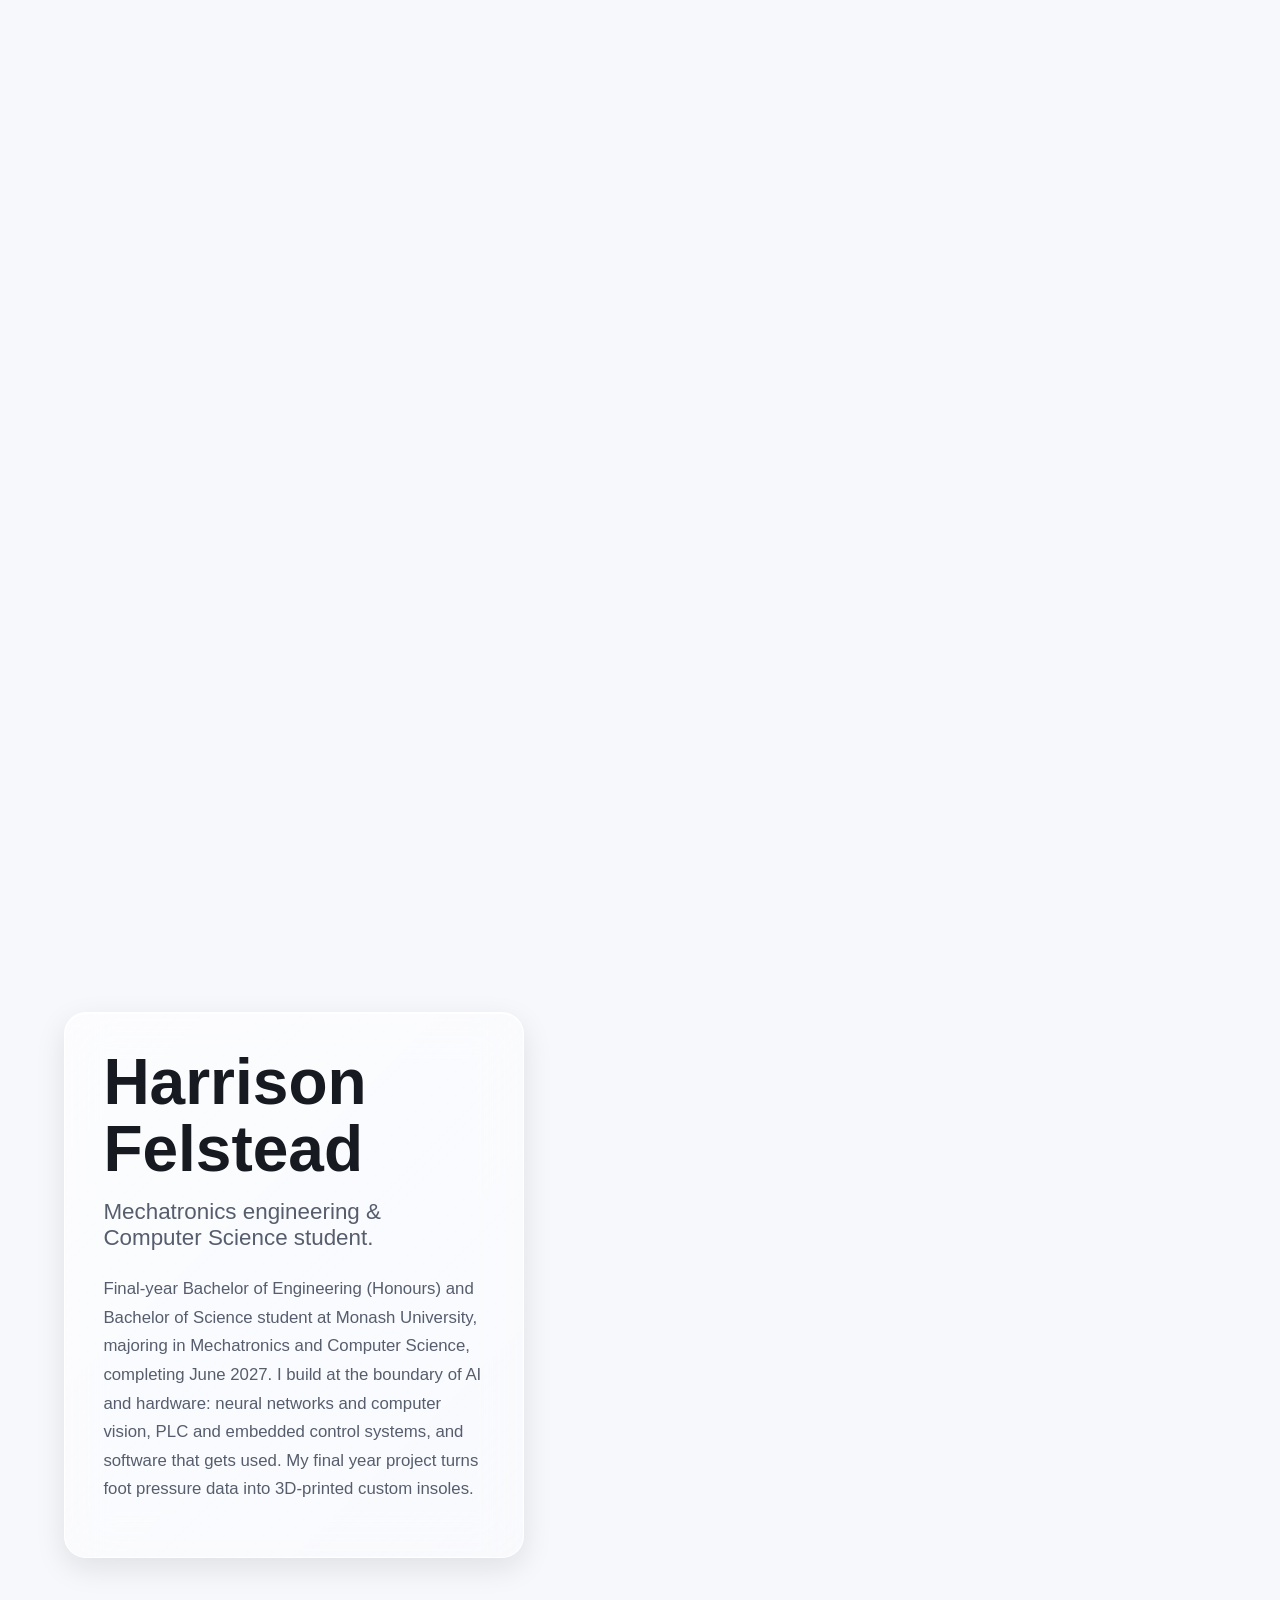
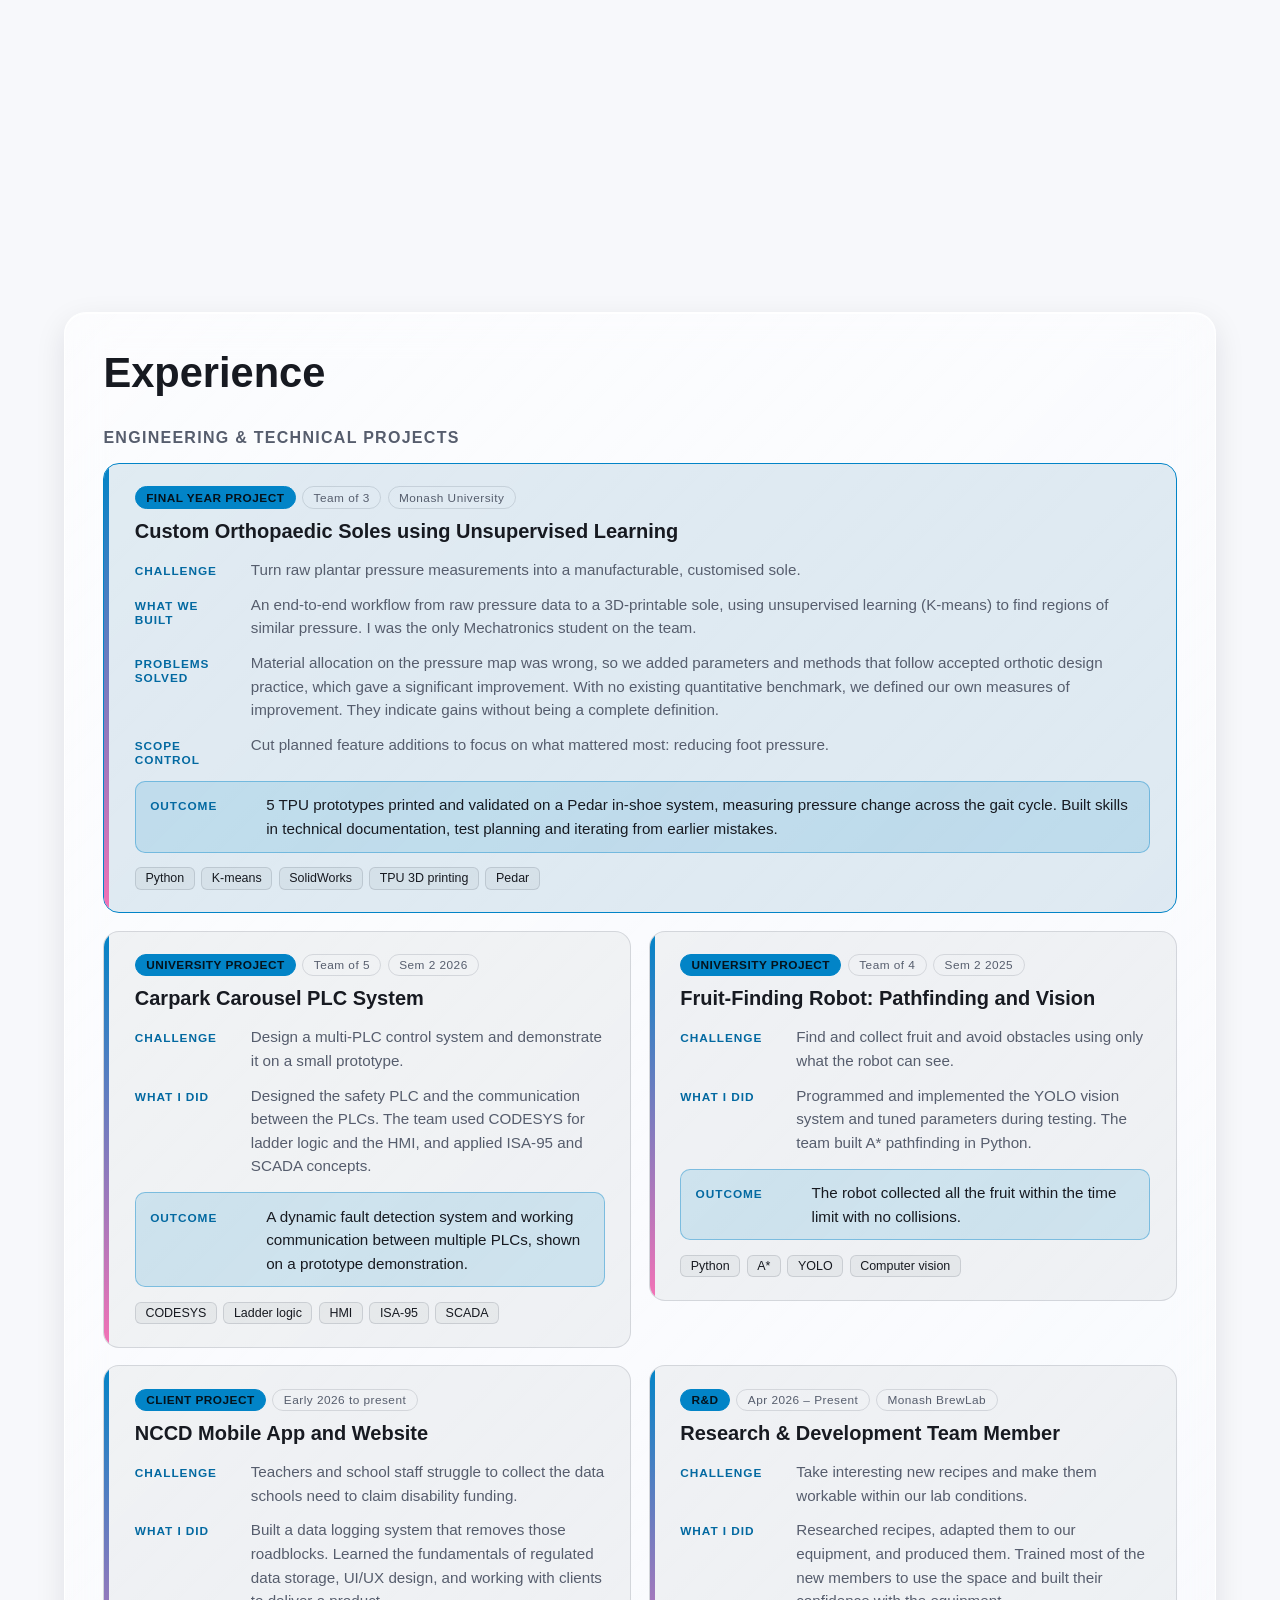
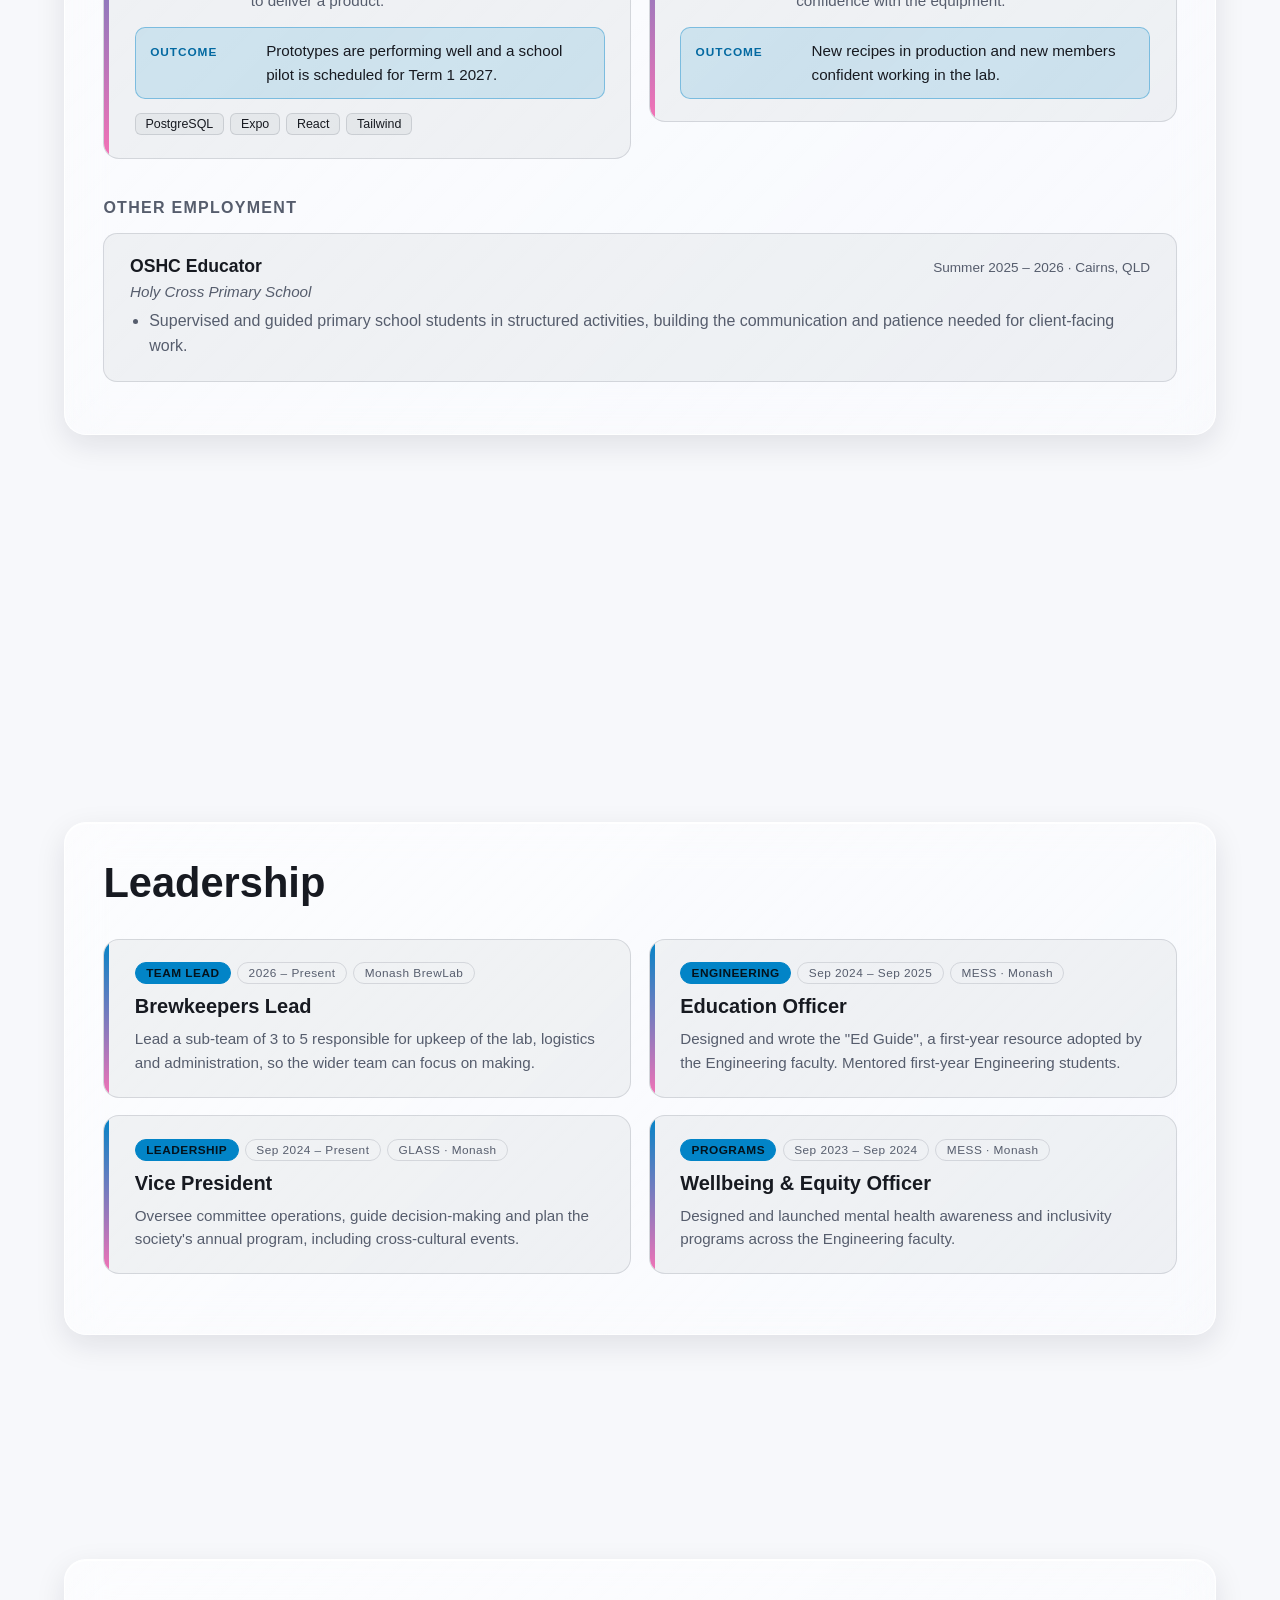
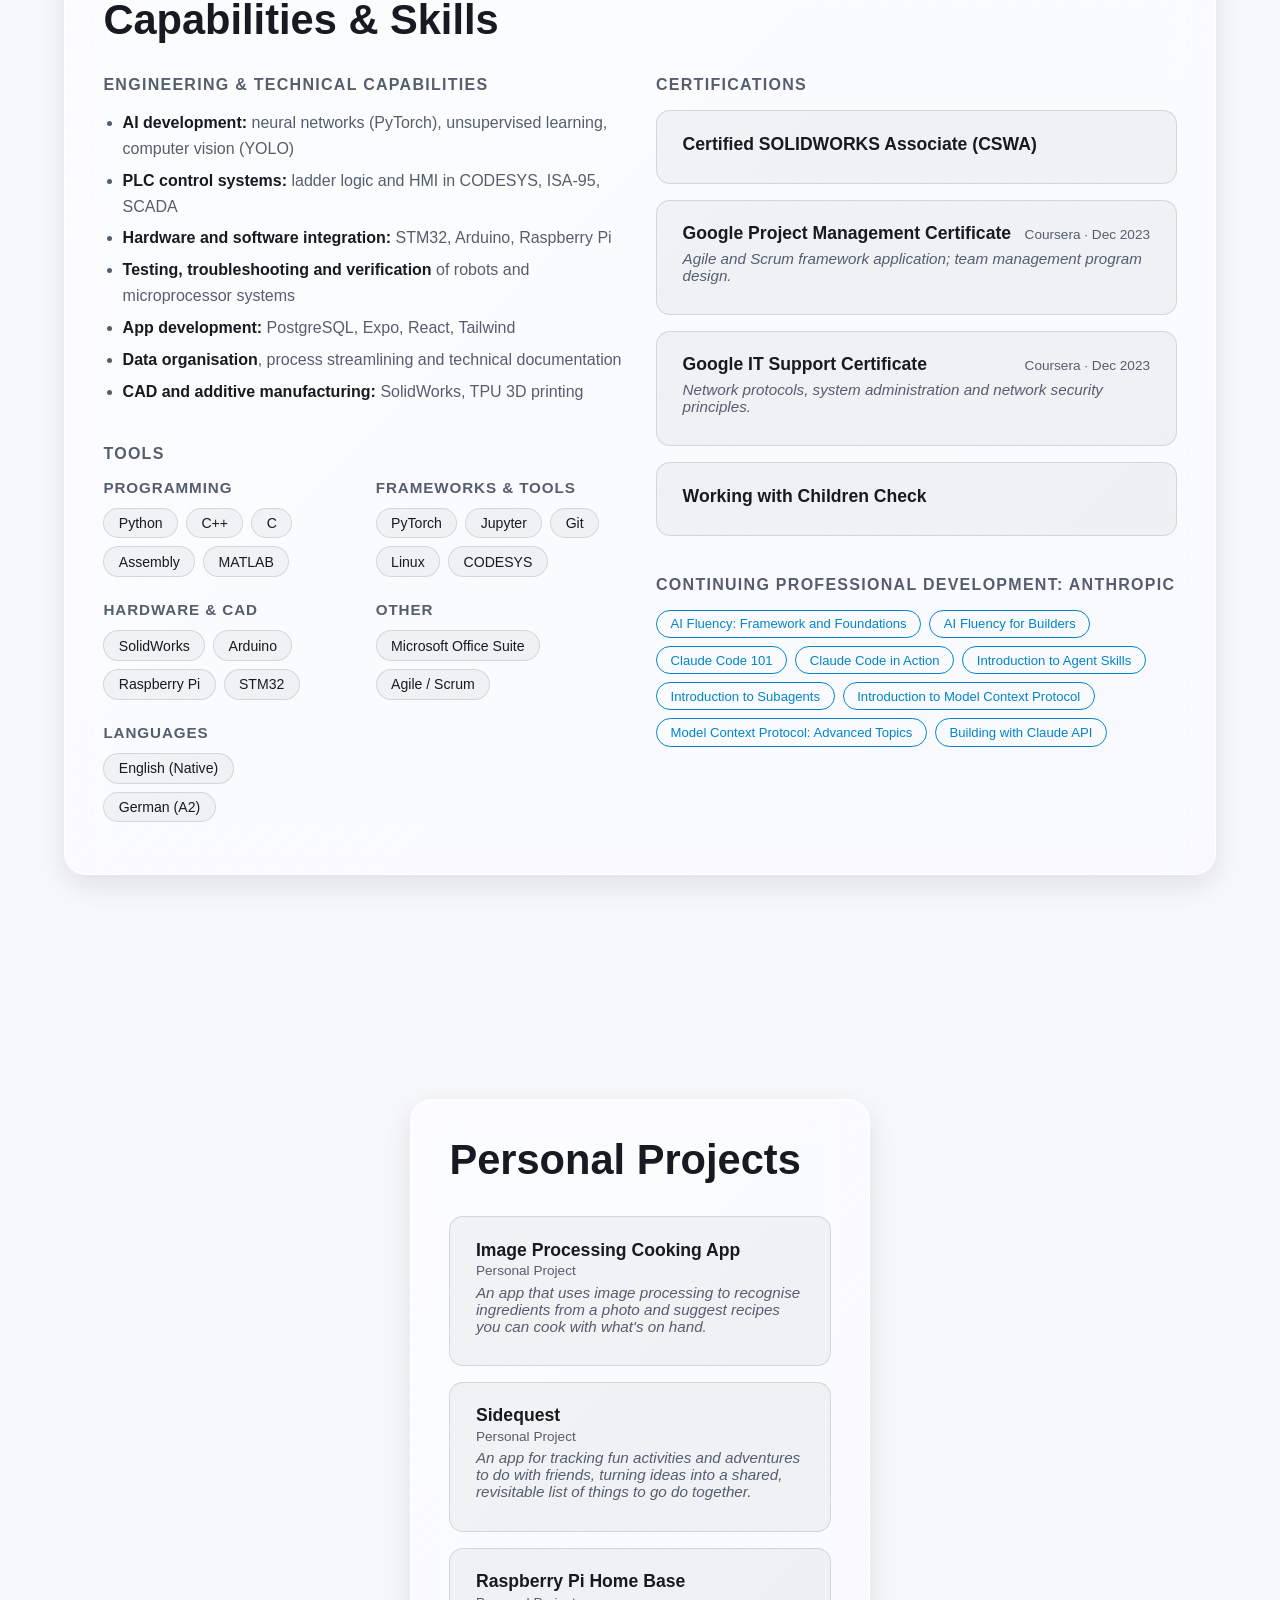
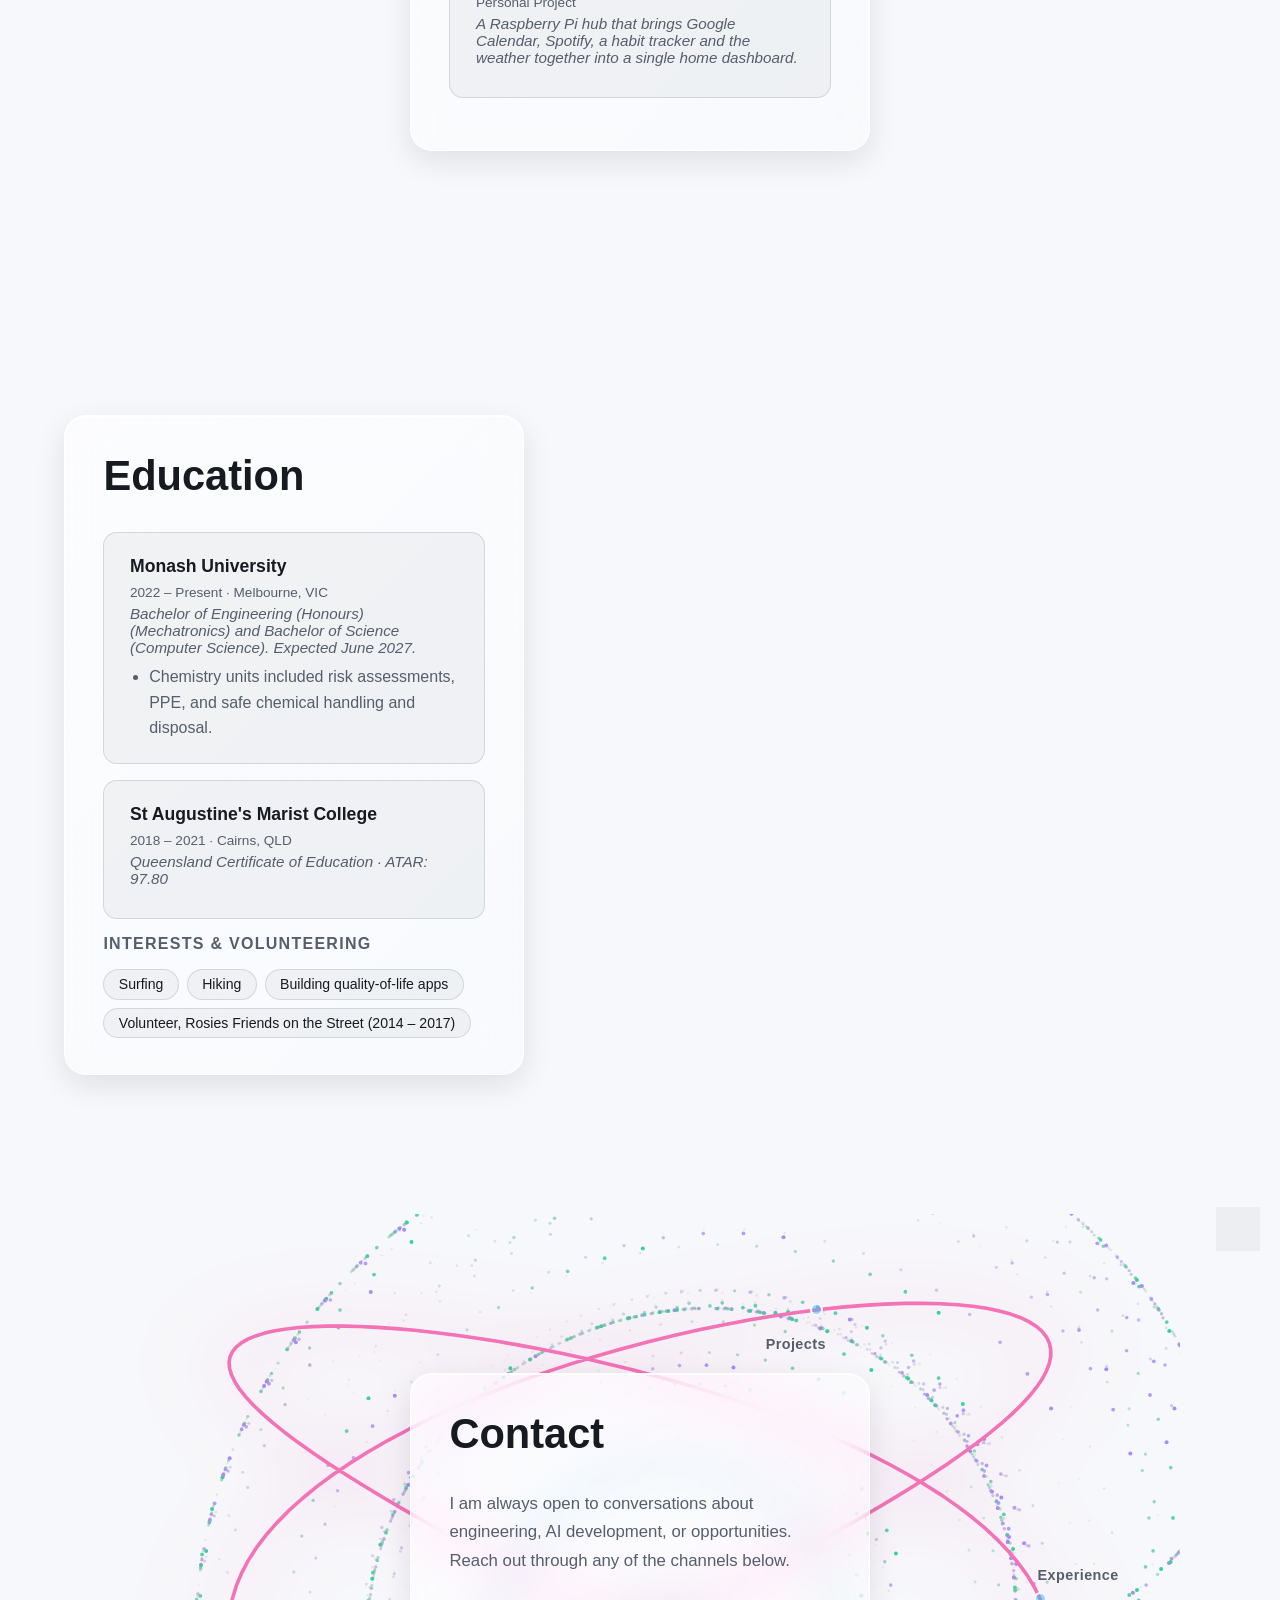
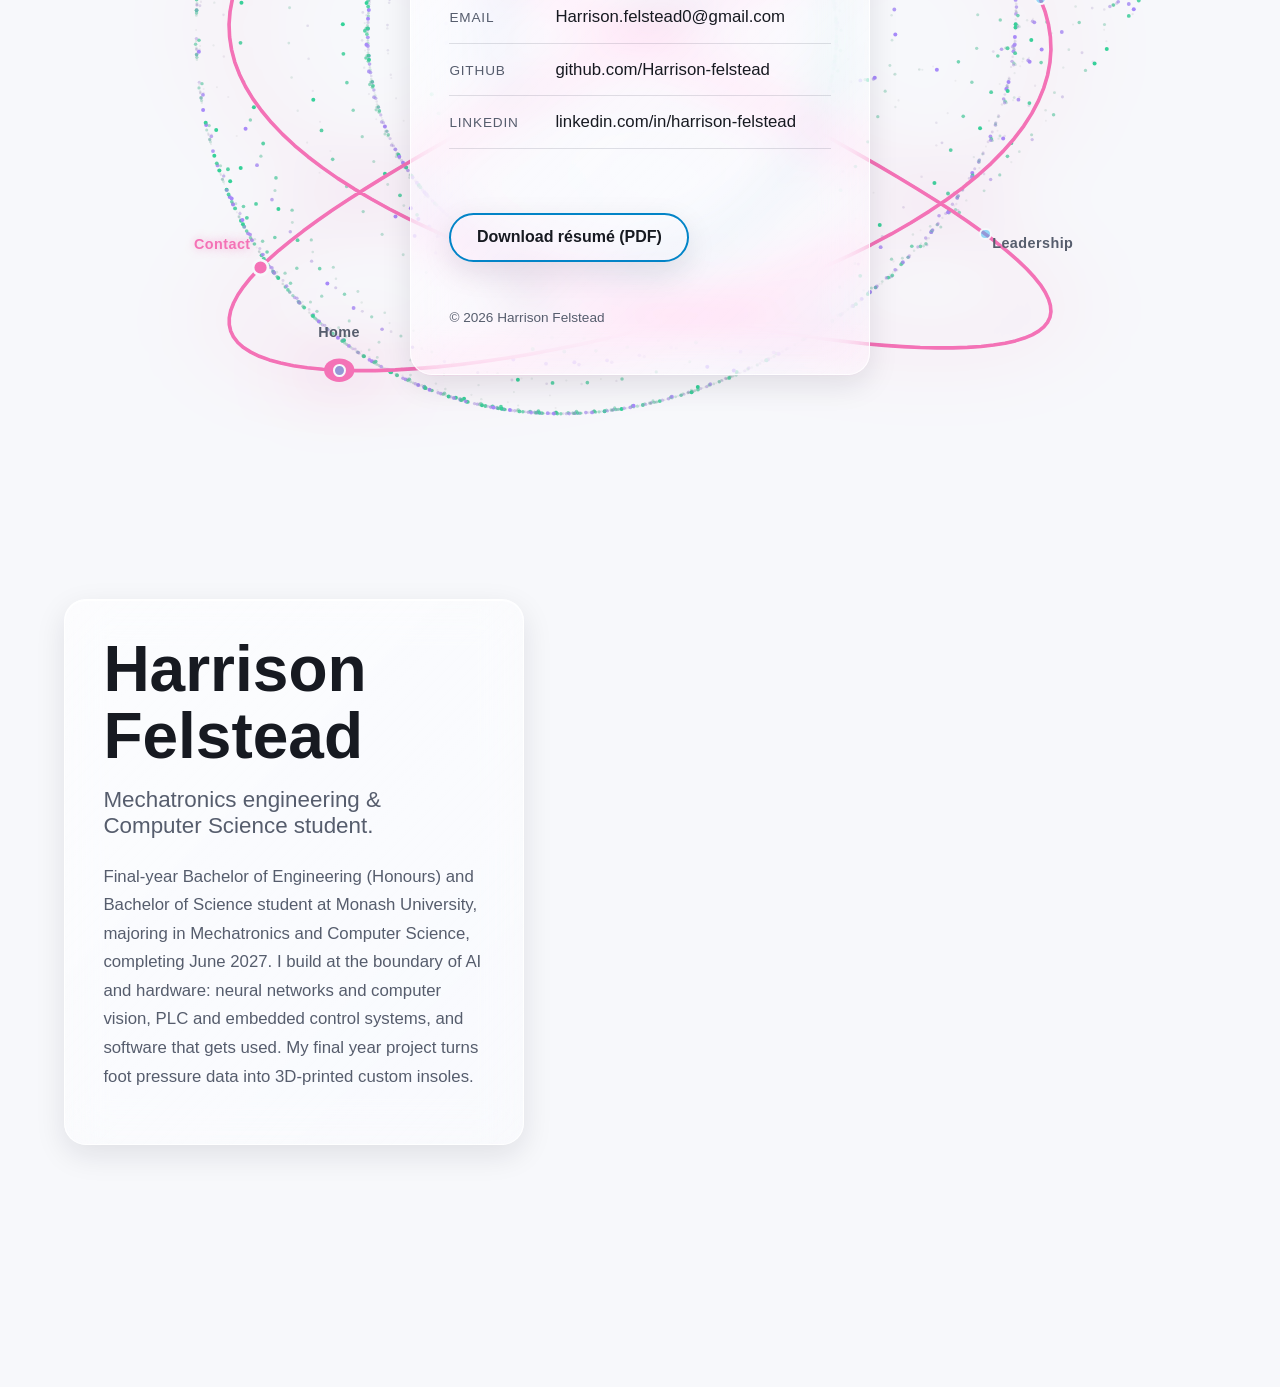
==== commit 5e73884a: "changes" ====
--- a/index.html
+++ b/index.html
@@ -75,12 +75,13 @@
       </div>
     </section>
 
-    <section id="experience" class="section section--pos-tr" data-title="Experience" aria-labelledby="experience-heading">
+    <section id="experience" class="section section--pos-tr section--span" data-title="Experience" aria-labelledby="experience-heading">
       <div class="section__inner section__inner--wide">
         <h2 id="experience-heading">Experience</h2>
 
         <h3 class="group-title">Engineering &amp; Technical Projects</h3>
 
+        <div class="card-grid">
         <article class="project project--featured">
           <header class="project__head">
             <div class="project__tags">
@@ -165,6 +166,7 @@
             <div class="is-outcome"><dt>Outcome</dt><dd>New recipes in production and new members confident working in the lab.</dd></div>
           </dl>
         </article>
+        </div>
 
         <h3 class="group-title">Other Employment</h3>
 
@@ -181,10 +183,11 @@
       </div>
     </section>
 
-    <section id="leadership" class="section section--pos-bl" data-title="Leadership" aria-labelledby="leadership-heading">
+    <section id="leadership" class="section section--pos-bl section--span" data-title="Leadership" aria-labelledby="leadership-heading">
       <div class="section__inner section__inner--mid">
         <h2 id="leadership-heading">Leadership</h2>
 
+        <div class="card-grid">
         <article class="project project--compact">
           <header class="project__head">
             <div class="project__tags">
@@ -232,13 +235,16 @@
           </header>
           <p class="project__text">Designed and launched mental health awareness and inclusivity programs across the Engineering faculty.</p>
         </article>
-      </div>
-    </section>
-
-    <section id="skills" class="section section--pos-br" data-title="Skills" aria-labelledby="skills-heading">
+        </div>
+      </div>
+    </section>
+
+    <section id="skills" class="section section--pos-br section--span" data-title="Skills" aria-labelledby="skills-heading">
       <div class="section__inner section__inner--mid">
         <h2 id="skills-heading">Capabilities &amp; Skills</h2>
 
+        <div class="split">
+        <div>
         <h3 class="group-title">Engineering &amp; Technical Capabilities</h3>
         <ul class="capability-list">
           <li><strong>AI development:</strong> neural networks (PyTorch), unsupervised learning, computer vision (YOLO)</li>
@@ -284,6 +290,8 @@
           </div>
         </div>
 
+        </div>
+        <div>
         <h3 class="group-title">Certifications</h3>
         <article class="card">
           <div class="card__head">
@@ -322,6 +330,8 @@
           <li><a href="https://verify.skilljar.com/c/bntky4y8h8ti" target="_blank" rel="noopener">Model Context Protocol: Advanced Topics</a></li>
           <li><a href="https://verify.skilljar.com/c/4mguxqz5dji8" target="_blank" rel="noopener">Building with Claude API</a></li>
         </ul>
+        </div>
+        </div>
       </div>
     </section>
 
--- a/css/style.css
+++ b/css/style.css
@@ -1,7 +1,8 @@
 :root {
   --bg: #0b0e14;
   --bg-elevated: rgba(255, 255, 255, 0.06);
-  --panel-bg: rgba(11, 14, 20, 0.82);
+  --panel-bg: linear-gradient(135deg, rgba(255, 255, 255, 0.09), rgba(11, 14, 20, 0.38));
+  --glass-edge: rgba(255, 255, 255, 0.22);
   --text: #eef1f6;
   --text-muted: #a6adba;
   --border: rgba(255, 255, 255, 0.1);
@@ -16,7 +17,8 @@
 [data-theme="light"] {
   --bg: #f7f8fb;
   --bg-elevated: rgba(15, 23, 42, 0.045);
-  --panel-bg: rgba(247, 248, 251, 0.86);
+  --panel-bg: linear-gradient(135deg, rgba(255, 255, 255, 0.62), rgba(255, 255, 255, 0.3));
+  --glass-edge: rgba(255, 255, 255, 0.85);
   --text: #171a21;
   --text-muted: #565d6d;
   --border: rgba(15, 23, 42, 0.12);
@@ -73,6 +75,30 @@
 .section--pos-bc { align-items: flex-end; justify-content: center; }
 .section--pos-tc { align-items: flex-start; justify-content: center; }
 
+/* Sections with many entries span both sides of the screen */
+.section--span { justify-content: center; }
+.section--span .section__inner { max-width: 1400px; }
+
+.card-grid {
+  display: grid;
+  grid-template-columns: repeat(auto-fit, minmax(min(100%, 430px), 1fr));
+  gap: 1.1rem;
+  align-items: start;
+  margin-bottom: 1.5rem;
+}
+
+.card-grid > .project { margin-bottom: 0; }
+.card-grid > .project--featured { grid-column: 1 / -1; }
+
+.split {
+  display: grid;
+  grid-template-columns: repeat(auto-fit, minmax(min(100%, 430px), 1fr));
+  gap: 2rem;
+  align-items: start;
+}
+
+.split .group-title:first-child { margin-top: 0; }
+
 .section-clone {
   pointer-events: none;
 }
@@ -89,15 +115,15 @@
   max-width: 460px;
   width: 100%;
   background: var(--panel-bg);
-  backdrop-filter: blur(16px);
-  -webkit-backdrop-filter: blur(16px);
-  border: 1px solid var(--border);
+  backdrop-filter: blur(22px) saturate(1.7);
+  -webkit-backdrop-filter: blur(22px) saturate(1.7);
+  border: 1px solid var(--glass-edge);
   border-radius: 22px;
   padding: 2.25rem clamp(1.5rem, 3vw, 2.5rem);
-  box-shadow: var(--shadow);
+  box-shadow: var(--shadow), inset 0 1px 0 var(--glass-edge);
   opacity: 0;
-  transform: translateY(18px) scale(0.96);
-  transition: opacity 0.55s ease, transform 0.55s cubic-bezier(0.22, 1, 0.36, 1);
+  transform: translateY(18px) scale(0.97);
+  transition: opacity 0.28s ease, transform 0.3s cubic-bezier(0.22, 1, 0.36, 1);
 }
 
 .section.is-active .section__inner {
@@ -586,9 +612,9 @@
   left: 50%;
   top: 50%;
   transform: translate(-50%, -50%);
-  font-size: 0.78rem;
-  font-weight: 600;
-  letter-spacing: 0.02em;
+  font-size: 0.9rem;
+  font-weight: 800;
+  letter-spacing: 0.03em;
   color: var(--text-muted);
   white-space: nowrap;
   pointer-events: none;
@@ -667,7 +693,7 @@
   }
 
   .curve-dot-label {
-    font-size: 0.68rem;
+    font-size: 0.75rem;
   }
 
   .theme-toggle {
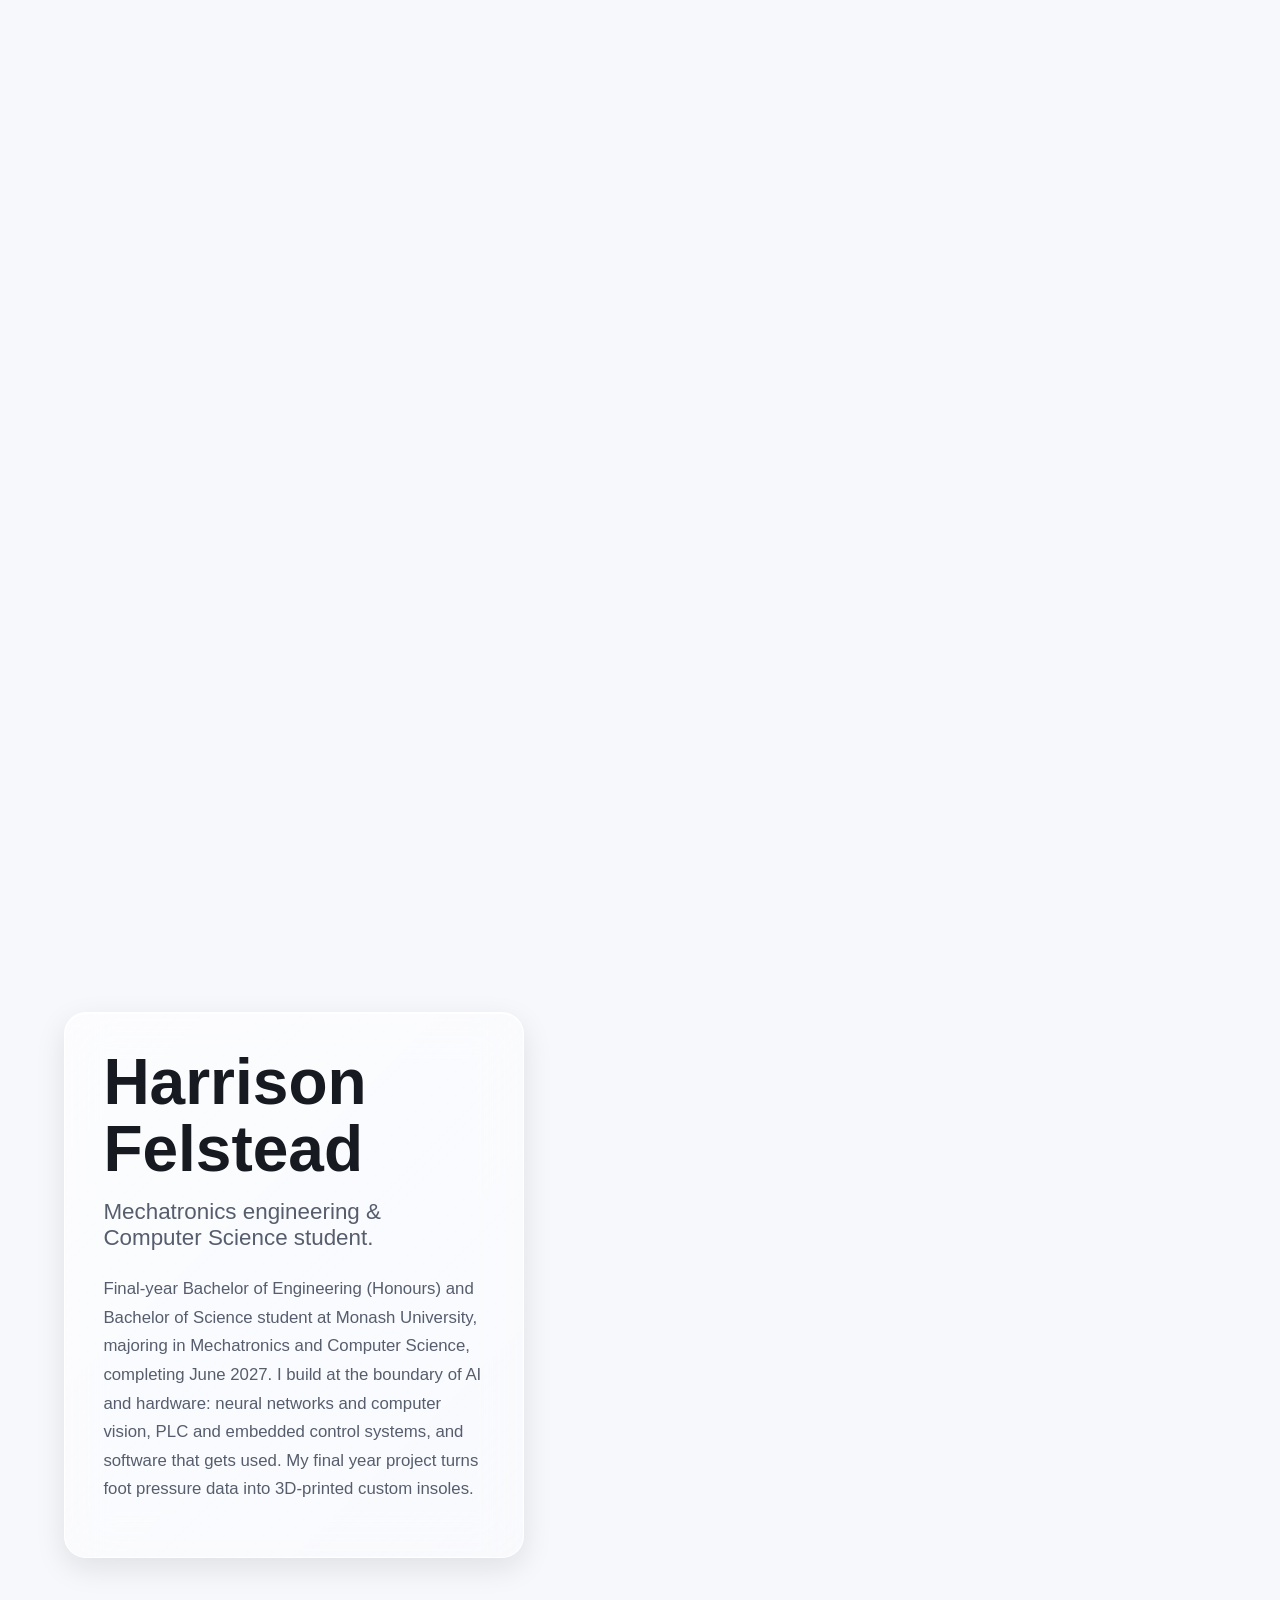
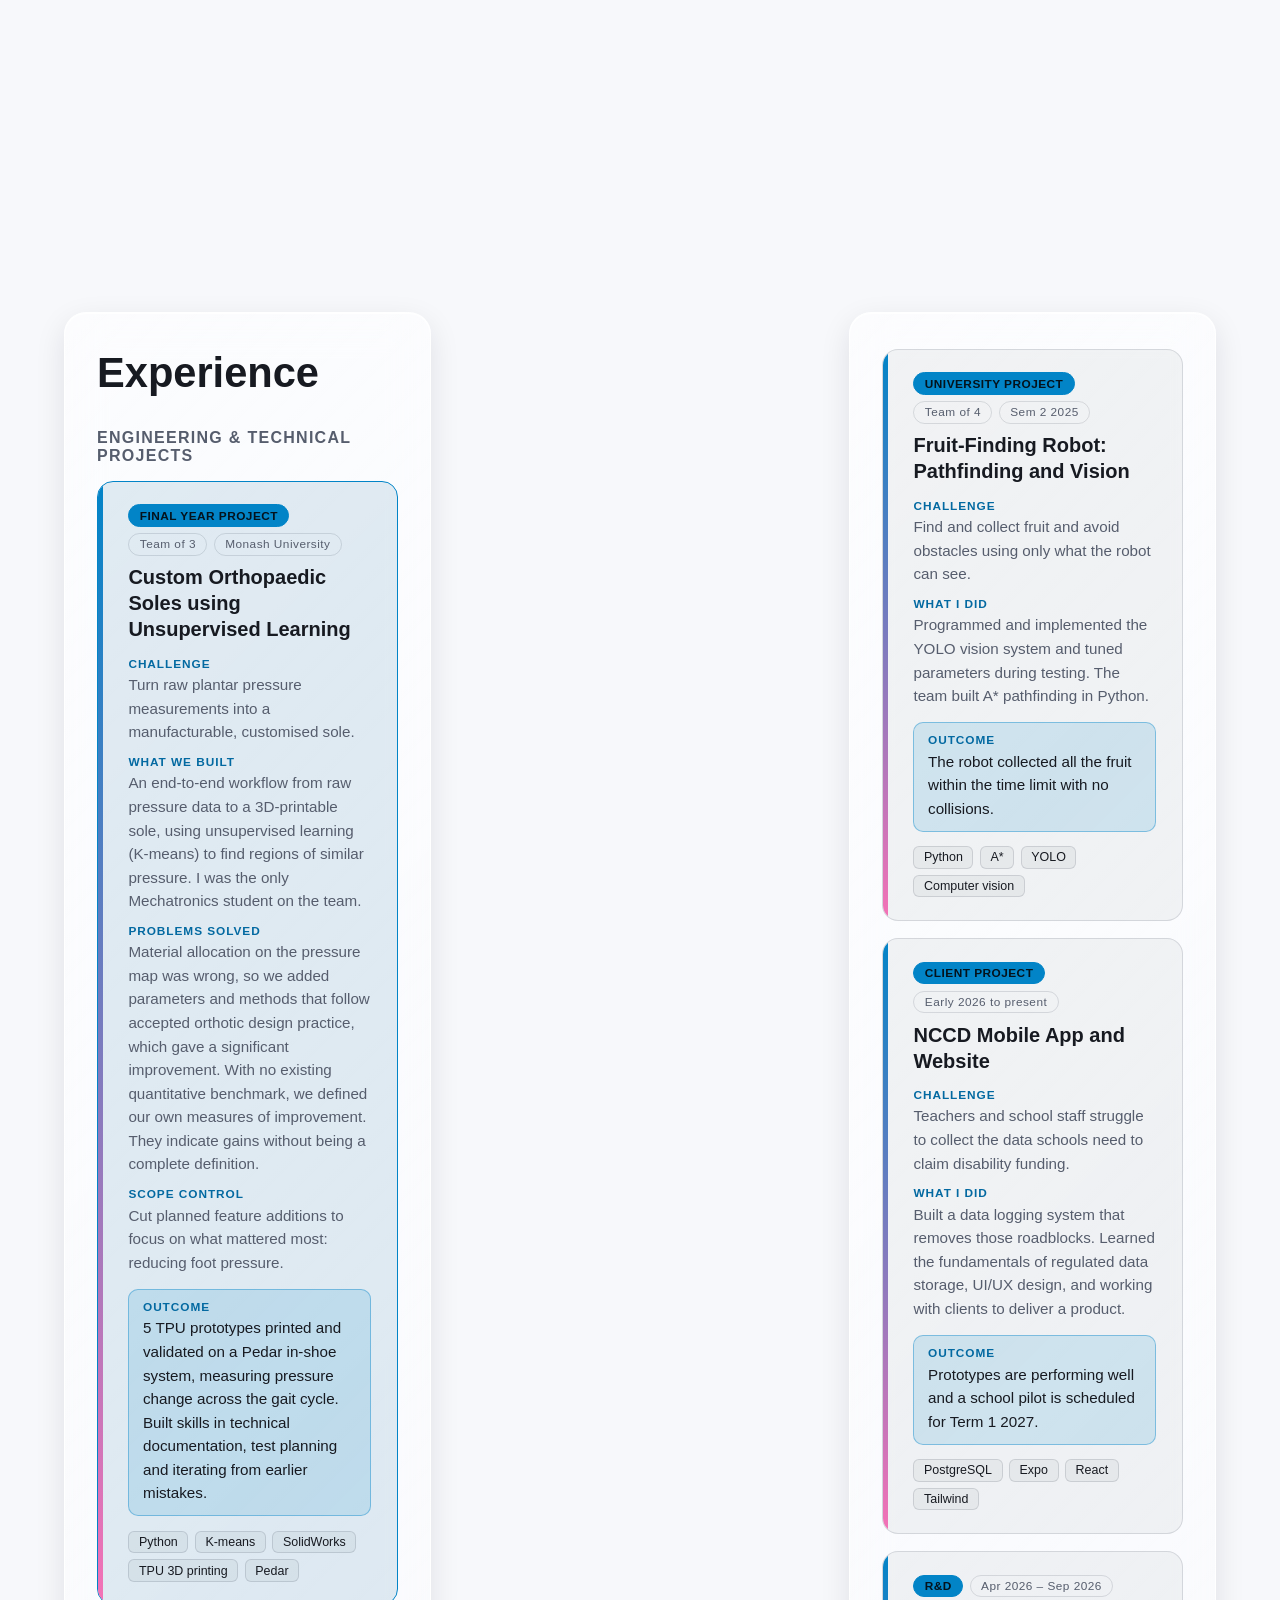
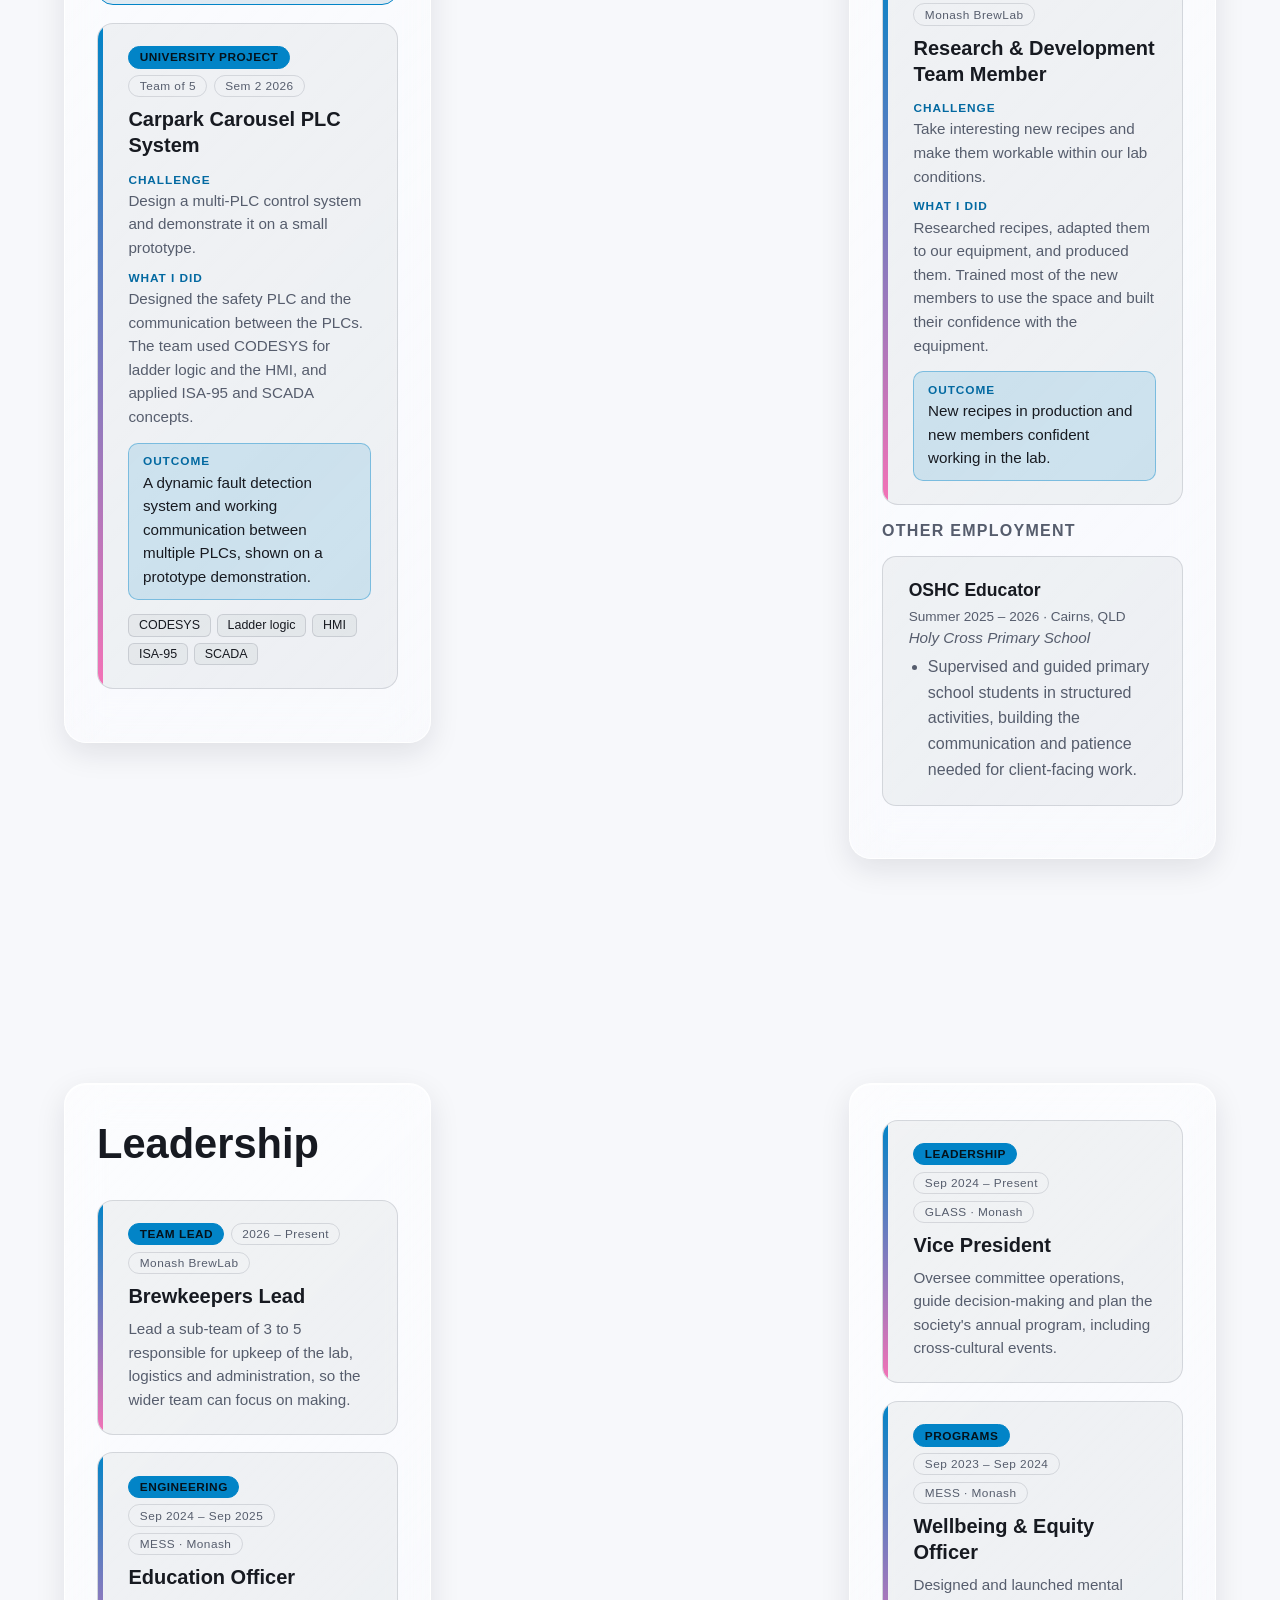
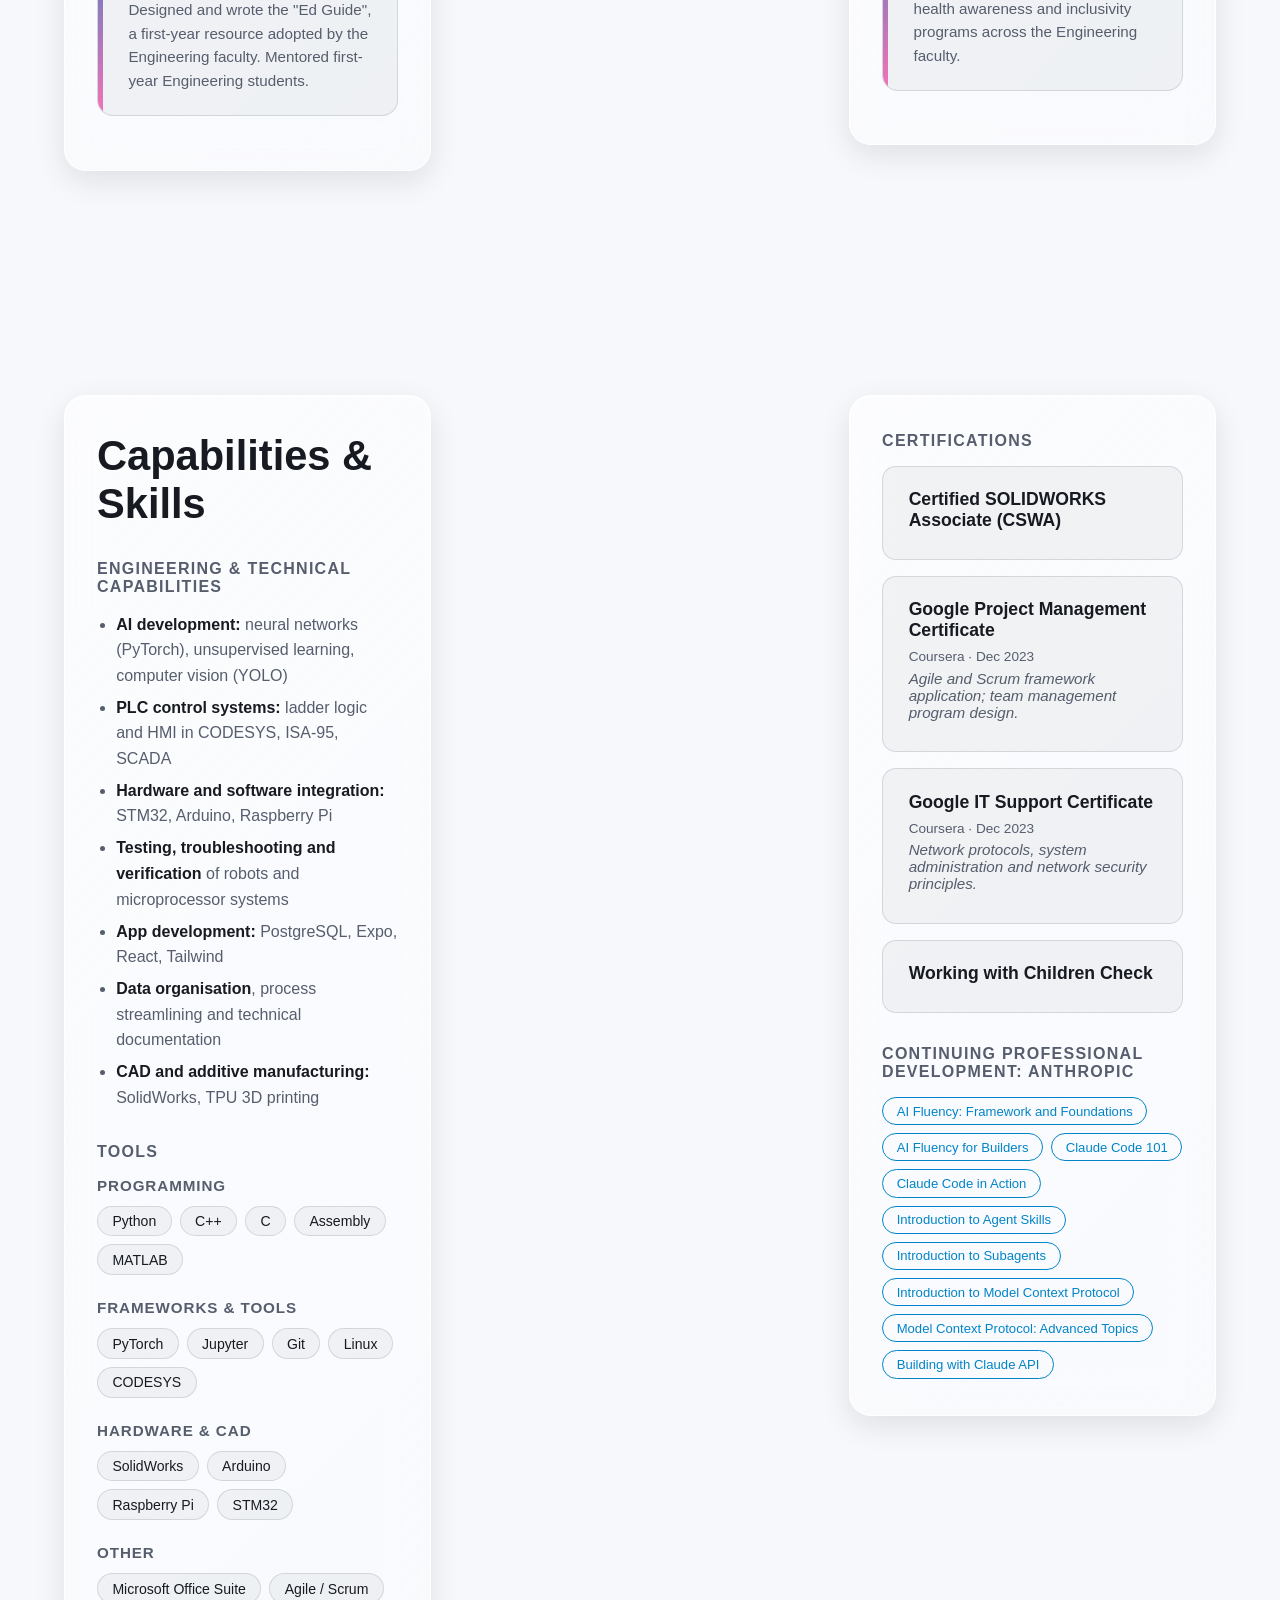
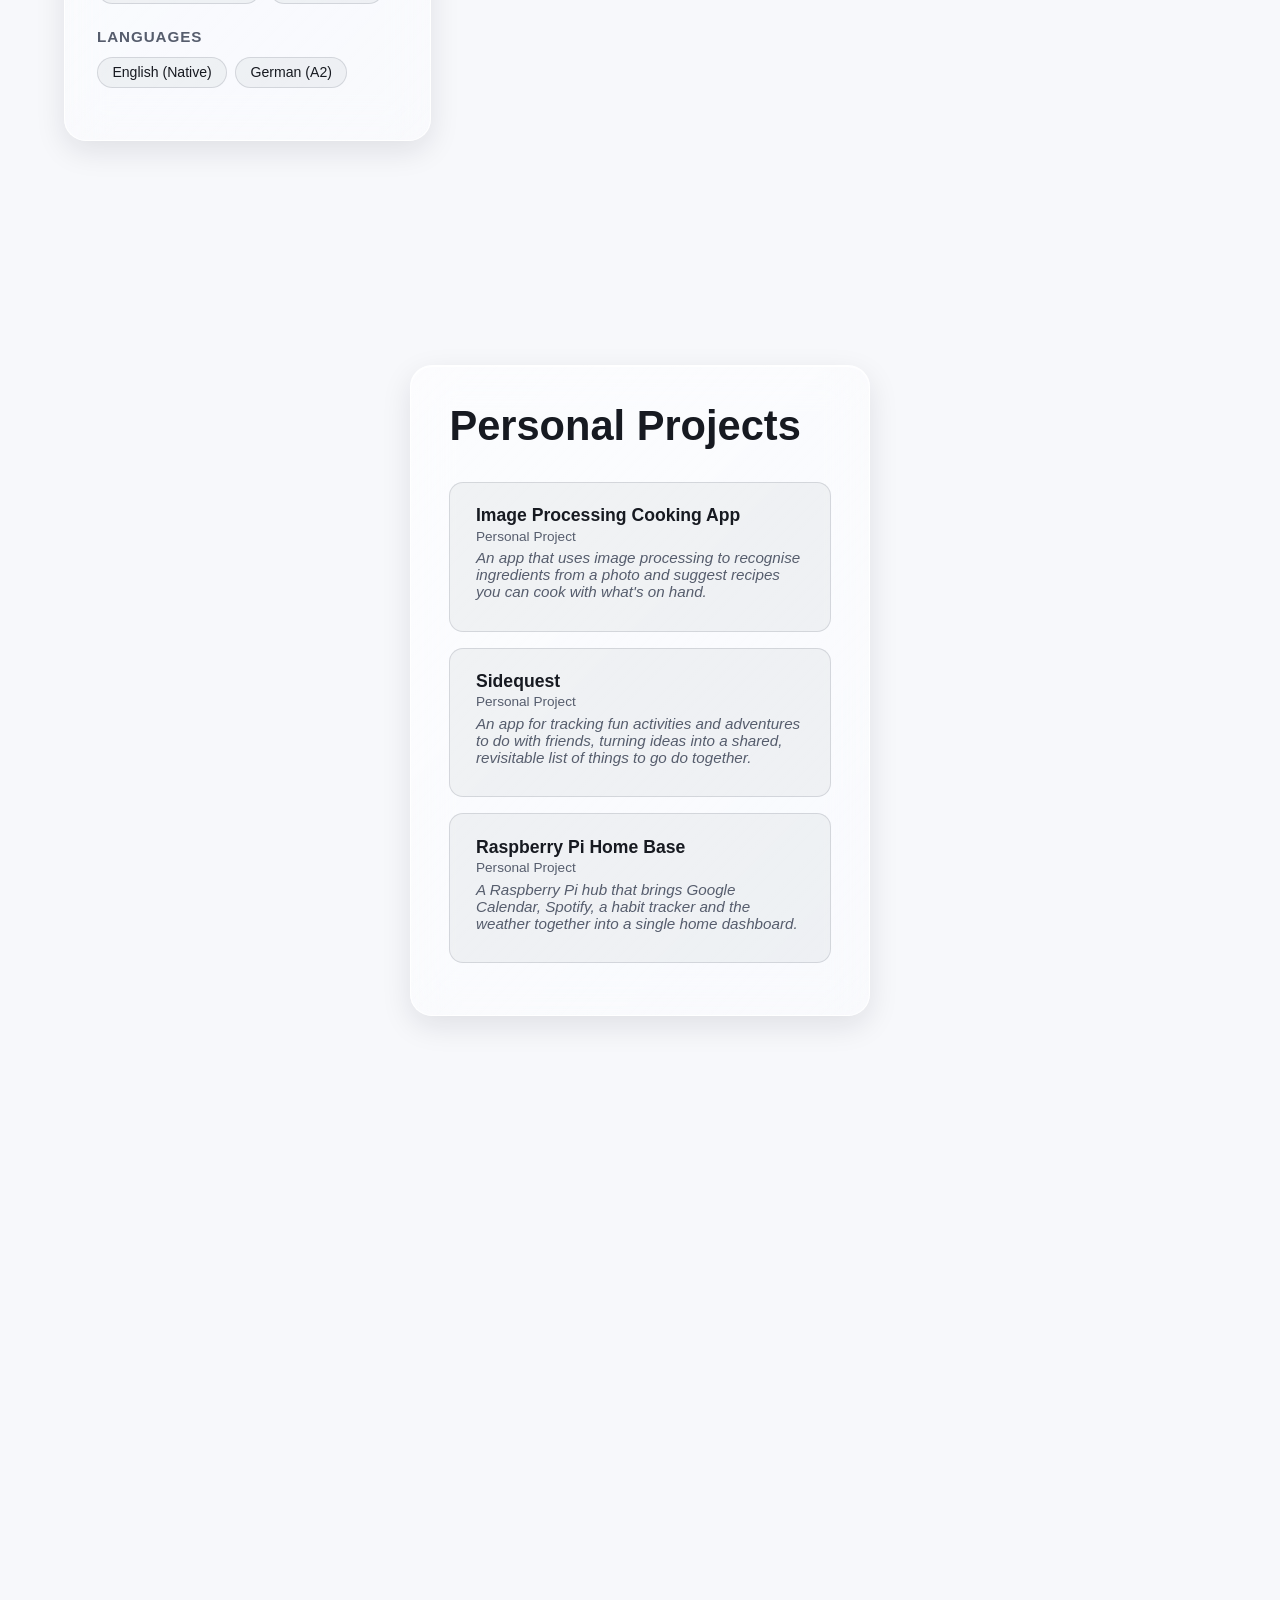
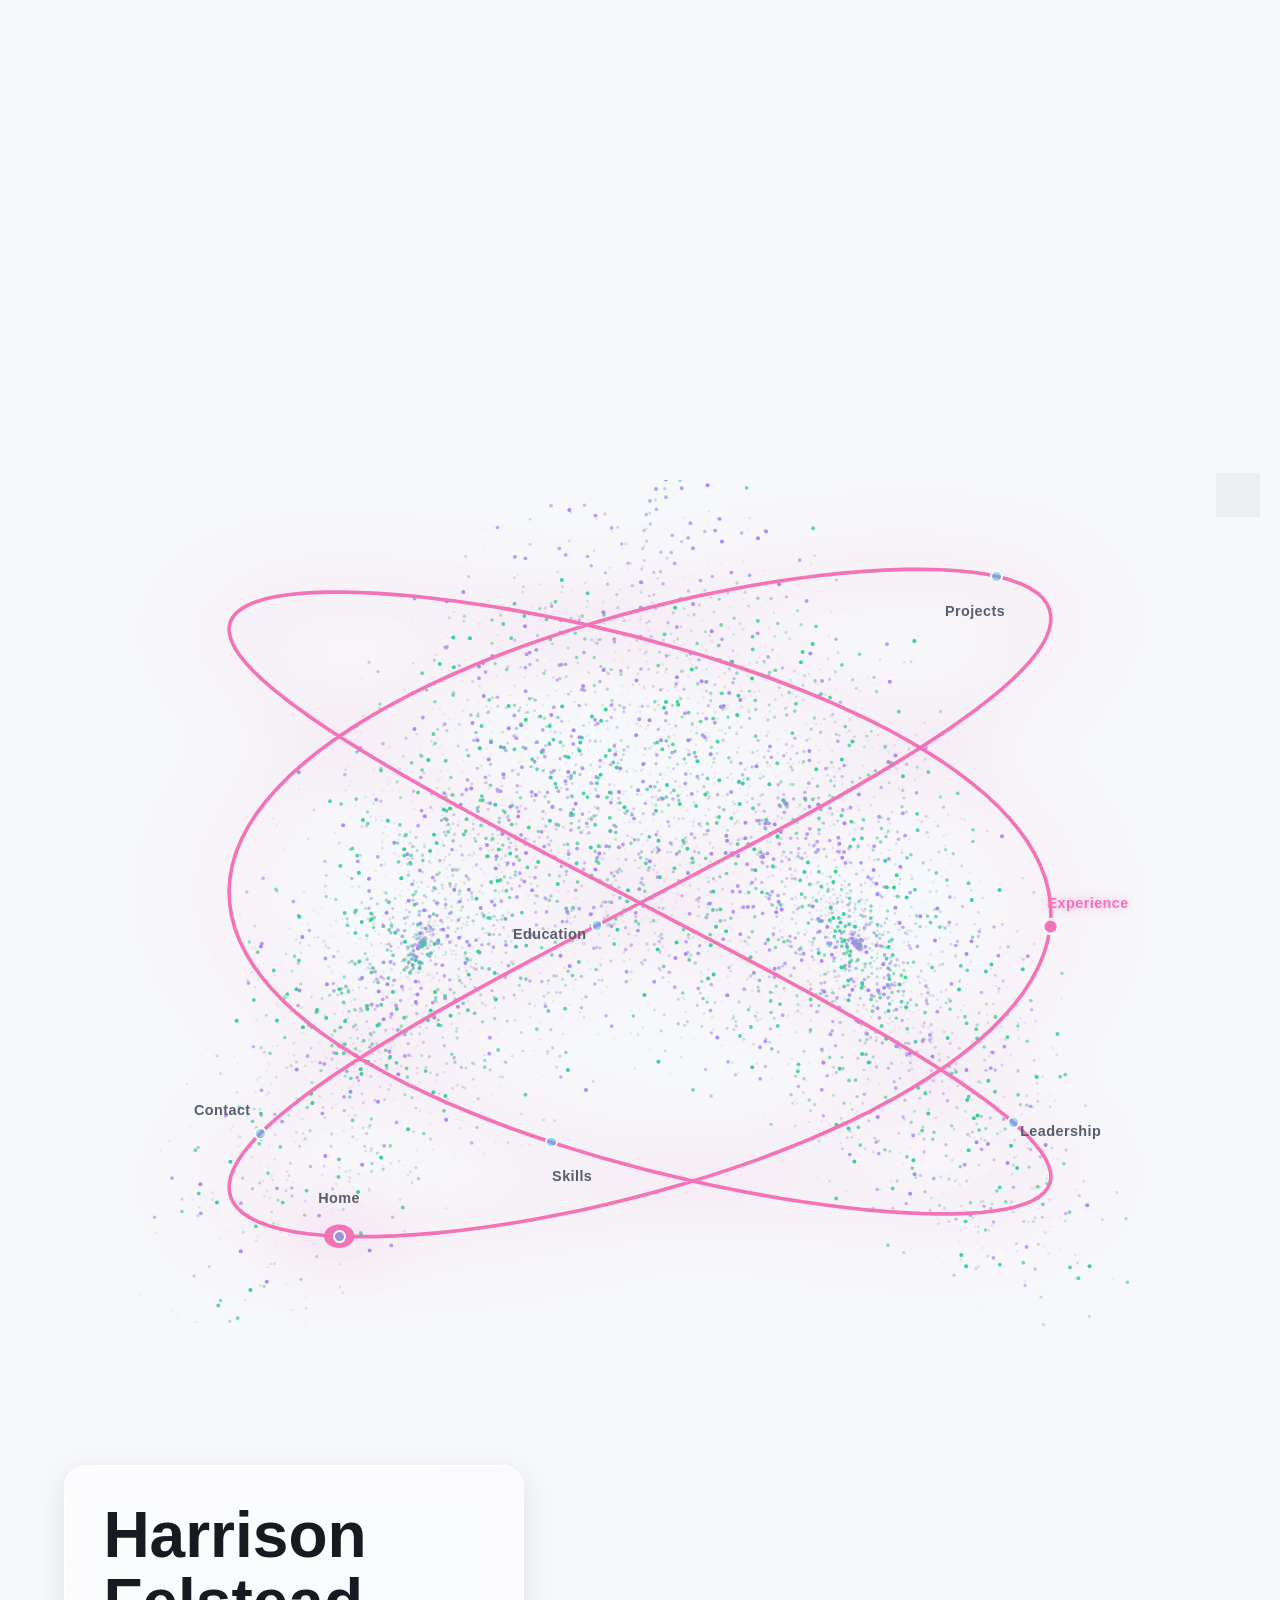
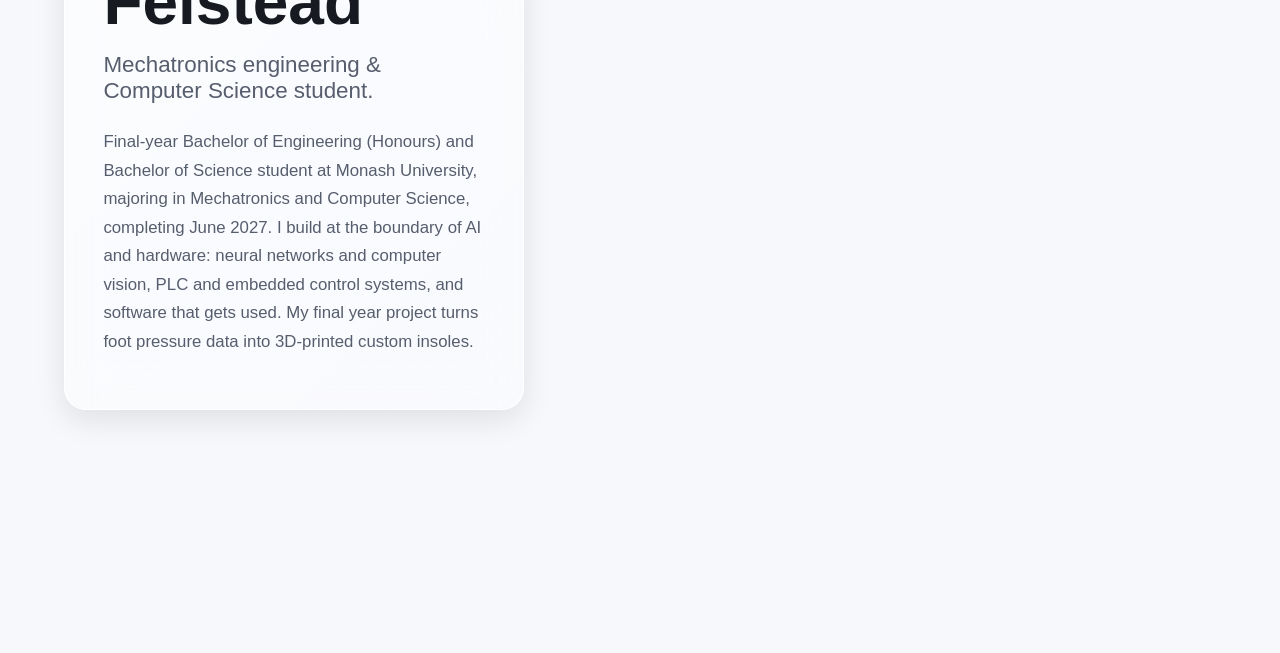
==== commit 9ffe136b: "changes" ====
--- a/index.html
+++ b/index.html
@@ -76,12 +76,12 @@
     </section>
 
     <section id="experience" class="section section--pos-tr section--span" data-title="Experience" aria-labelledby="experience-heading">
-      <div class="section__inner section__inner--wide">
+      <div class="section__inner section__inner--split">
+        <div class="pane">
         <h2 id="experience-heading">Experience</h2>
 
         <h3 class="group-title">Engineering &amp; Technical Projects</h3>
 
-        <div class="card-grid">
         <article class="project project--featured">
           <header class="project__head">
             <div class="project__tags">
@@ -118,6 +118,8 @@
           <ul class="chip-list"><li>CODESYS</li><li>Ladder logic</li><li>HMI</li><li>ISA-95</li><li>SCADA</li></ul>
         </article>
 
+        </div>
+        <div class="pane">
         <article class="project">
           <header class="project__head">
             <div class="project__tags">
@@ -155,7 +157,7 @@
           <header class="project__head">
             <div class="project__tags">
               <span class="tag tag--type">R&amp;D</span>
-              <span class="tag">Apr 2026 – Present</span>
+              <span class="tag">Apr 2026 – Sep 2026</span>
               <span class="tag">Monash BrewLab</span>
             </div>
             <h4>Research &amp; Development Team Member</h4>
@@ -166,7 +168,6 @@
             <div class="is-outcome"><dt>Outcome</dt><dd>New recipes in production and new members confident working in the lab.</dd></div>
           </dl>
         </article>
-        </div>
 
         <h3 class="group-title">Other Employment</h3>
 
@@ -180,14 +181,14 @@
             <li>Supervised and guided primary school students in structured activities, building the communication and patience needed for client-facing work.</li>
           </ul>
         </article>
+        </div>
       </div>
     </section>
 
     <section id="leadership" class="section section--pos-bl section--span" data-title="Leadership" aria-labelledby="leadership-heading">
-      <div class="section__inner section__inner--mid">
+      <div class="section__inner section__inner--split">
+        <div class="pane">
         <h2 id="leadership-heading">Leadership</h2>
-
-        <div class="card-grid">
         <article class="project project--compact">
           <header class="project__head">
             <div class="project__tags">
@@ -211,7 +212,8 @@
           </header>
           <p class="project__text">Designed and wrote the "Ed Guide", a first-year resource adopted by the Engineering faculty. Mentored first-year Engineering students.</p>
         </article>
-
+        </div>
+        <div class="pane">
         <article class="project project--compact">
           <header class="project__head">
             <div class="project__tags">
@@ -240,11 +242,9 @@
     </section>
 
     <section id="skills" class="section section--pos-br section--span" data-title="Skills" aria-labelledby="skills-heading">
-      <div class="section__inner section__inner--mid">
+      <div class="section__inner section__inner--split">
+        <div class="pane">
         <h2 id="skills-heading">Capabilities &amp; Skills</h2>
-
-        <div class="split">
-        <div>
         <h3 class="group-title">Engineering &amp; Technical Capabilities</h3>
         <ul class="capability-list">
           <li><strong>AI development:</strong> neural networks (PyTorch), unsupervised learning, computer vision (YOLO)</li>
@@ -291,7 +291,7 @@
         </div>
 
         </div>
-        <div>
+        <div class="pane">
         <h3 class="group-title">Certifications</h3>
         <article class="card">
           <div class="card__head">
@@ -331,7 +331,6 @@
           <li><a href="https://verify.skilljar.com/c/4mguxqz5dji8" target="_blank" rel="noopener">Building with Claude API</a></li>
         </ul>
         </div>
-        </div>
       </div>
     </section>
 
--- a/css/style.css
+++ b/css/style.css
@@ -77,27 +77,54 @@
 
 /* Sections with many entries span both sides of the screen */
 .section--span { justify-content: center; }
-.section--span .section__inner { max-width: 1400px; }
-
-.card-grid {
+
+/* Split sections: the container goes invisible and two glass panes sit in the
+   left and right thirds, leaving the middle third clear for the curve. */
+.section .section__inner--split {
+  max-width: 1500px;
+  background: none;
+  border: none;
+  box-shadow: none;
+  backdrop-filter: none;
+  -webkit-backdrop-filter: none;
+  padding: 0;
   display: grid;
-  grid-template-columns: repeat(auto-fit, minmax(min(100%, 430px), 1fr));
-  gap: 1.1rem;
+  grid-template-columns: repeat(3, minmax(0, 1fr));
+  gap: clamp(1rem, 2vw, 2rem);
   align-items: start;
-  margin-bottom: 1.5rem;
-}
-
-.card-grid > .project { margin-bottom: 0; }
-.card-grid > .project--featured { grid-column: 1 / -1; }
-
-.split {
-  display: grid;
-  grid-template-columns: repeat(auto-fit, minmax(min(100%, 430px), 1fr));
-  gap: 2rem;
-  align-items: start;
-}
-
-.split .group-title:first-child { margin-top: 0; }
+  pointer-events: none;
+}
+
+.pane {
+  pointer-events: auto;
+  background: var(--panel-bg);
+  backdrop-filter: blur(22px) saturate(1.7);
+  -webkit-backdrop-filter: blur(22px) saturate(1.7);
+  border: 1px solid var(--glass-edge);
+  border-radius: 22px;
+  padding: 2.25rem clamp(1.25rem, 2.5vw, 2.25rem);
+  box-shadow: var(--shadow), inset 0 1px 0 var(--glass-edge);
+}
+
+.pane .project__story > div { grid-template-columns: 1fr; gap: 0.15rem; }
+.pane .project__story .is-outcome { padding: 0.65rem 0.85rem; }
+
+.pane:first-child { grid-column: 1; }
+.pane:last-child { grid-column: 3; }
+
+.pane > .group-title:first-child,
+.pane > h2 + .group-title { margin-top: 0; }
+.pane > .group-title { margin-top: 2rem; }
+
+@media (max-width: 1100px) {
+  .section .section__inner--split { grid-template-columns: repeat(2, minmax(0, 1fr)); }
+  .pane:last-child { grid-column: 2; }
+}
+
+@media (max-width: 780px) {
+  .section .section__inner--split { grid-template-columns: minmax(0, 1fr); max-width: 92vw; }
+  .pane:first-child, .pane:last-child { grid-column: 1; }
+}
 
 .section-clone {
   pointer-events: none;
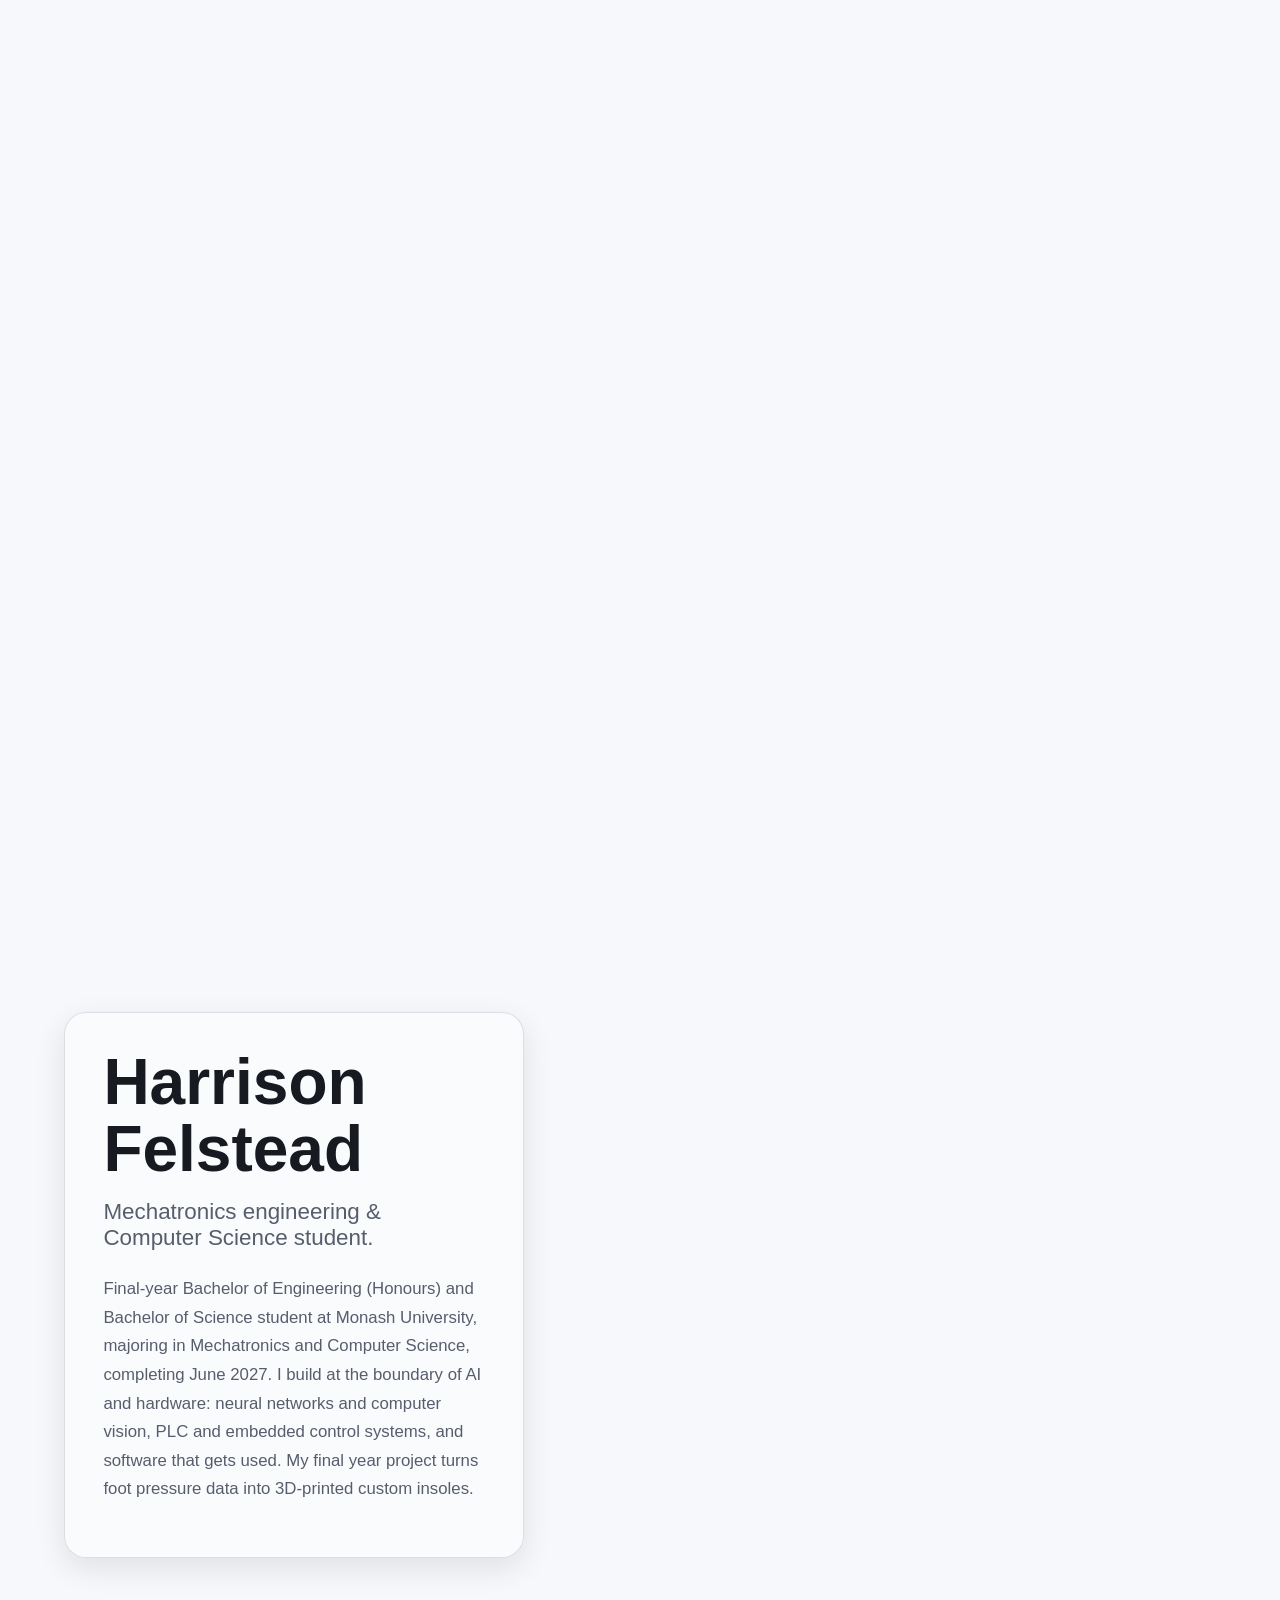
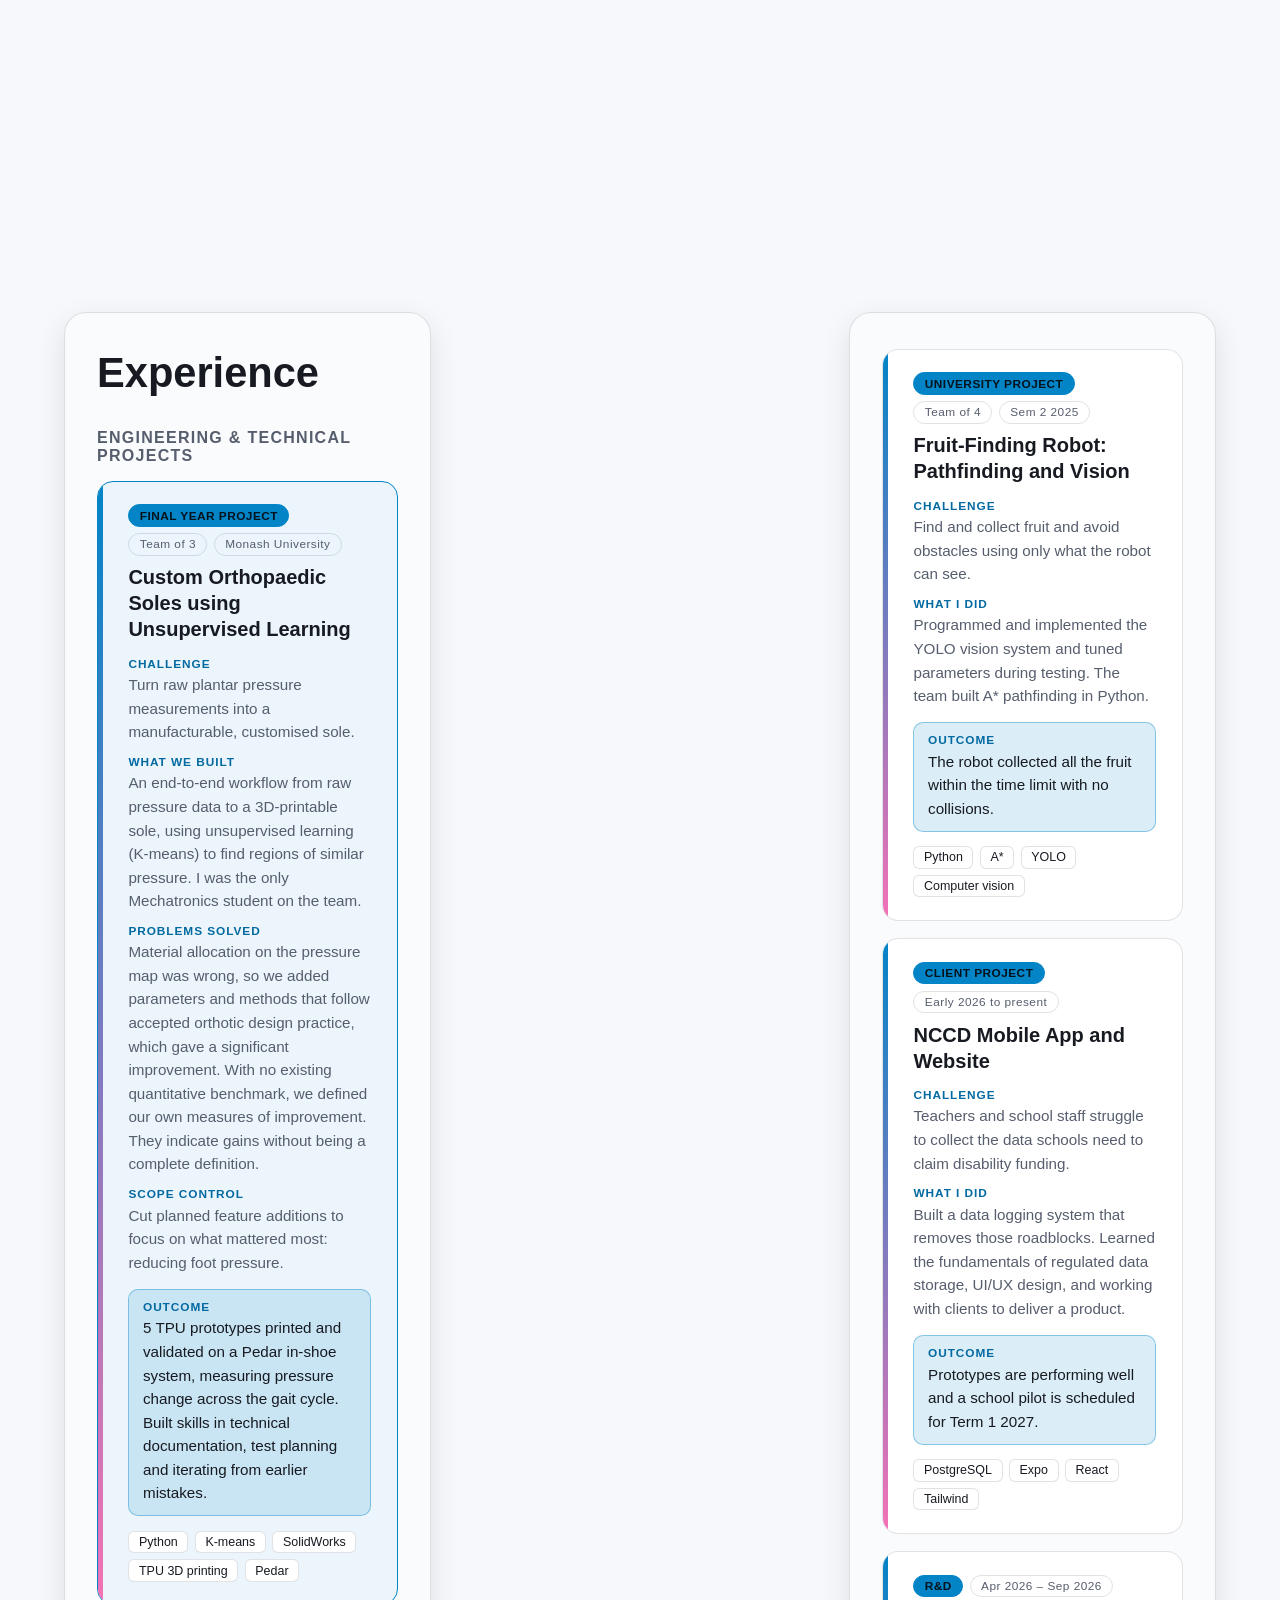
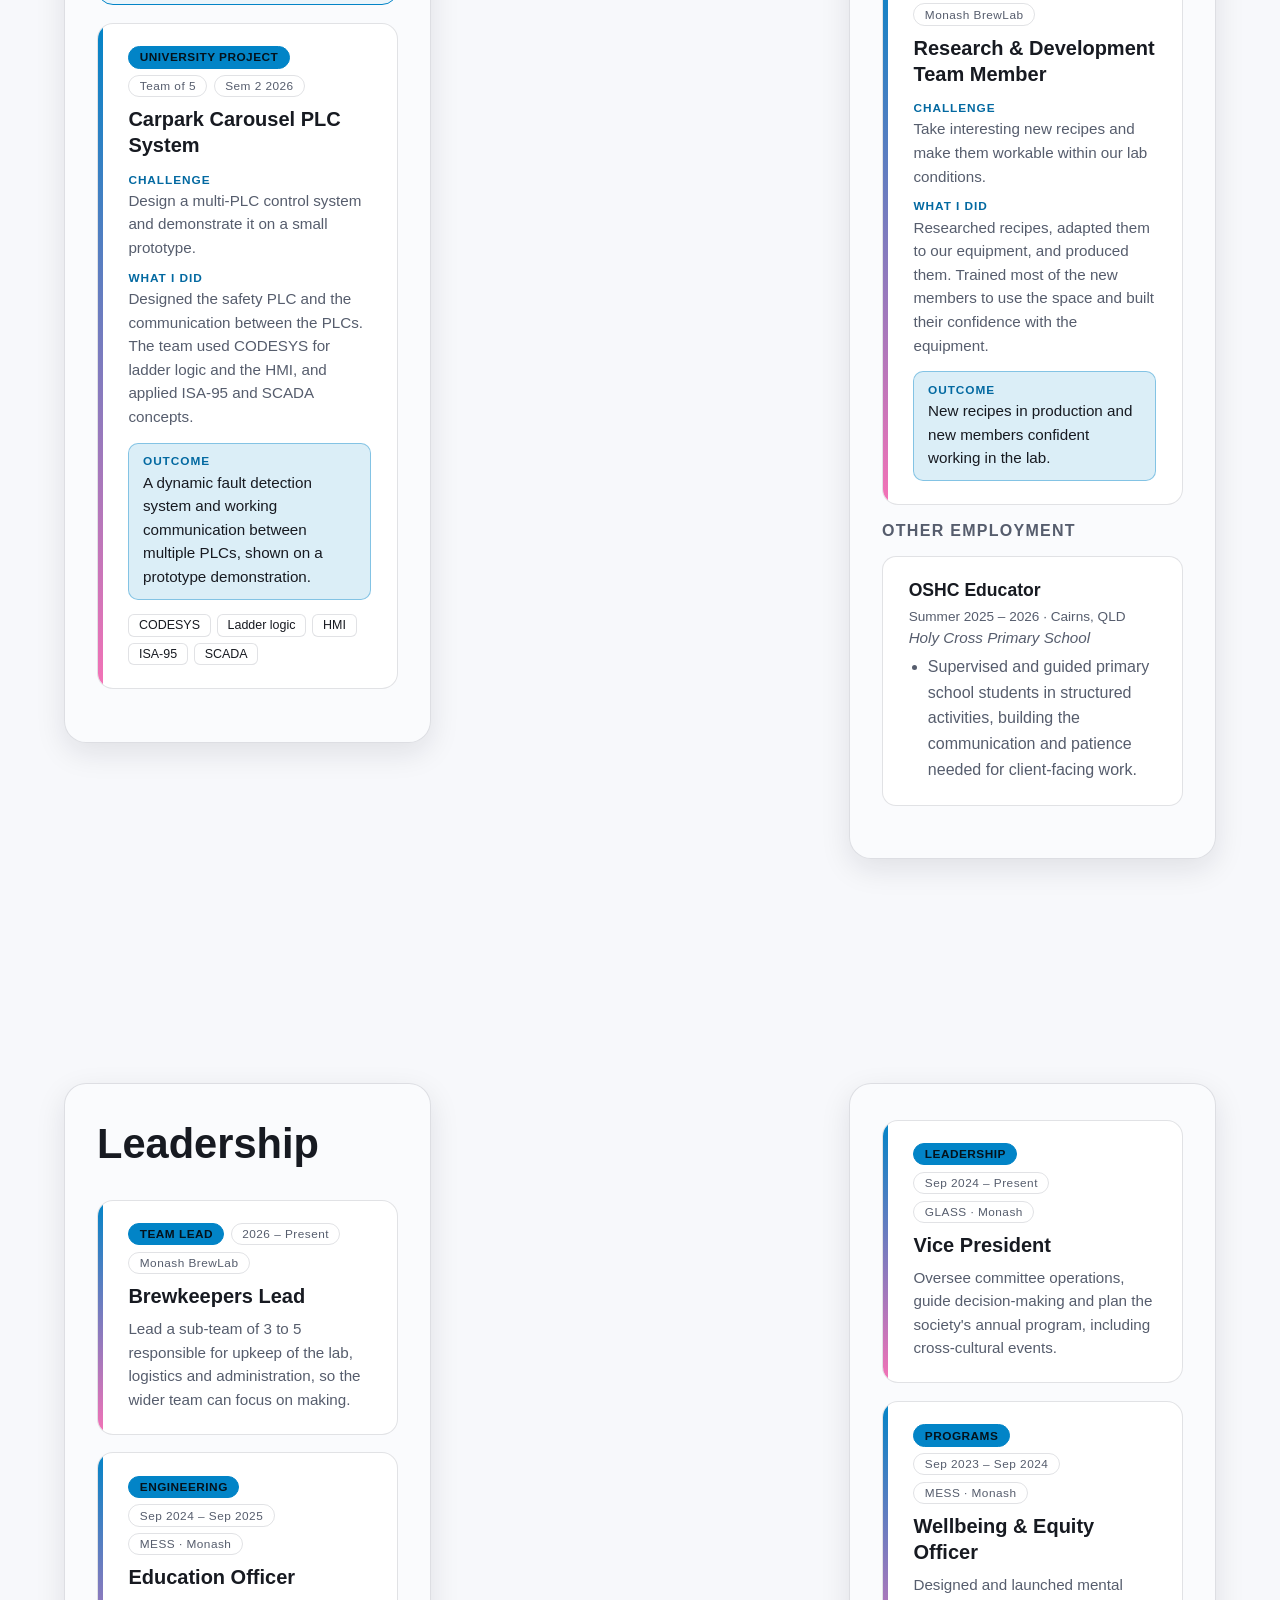
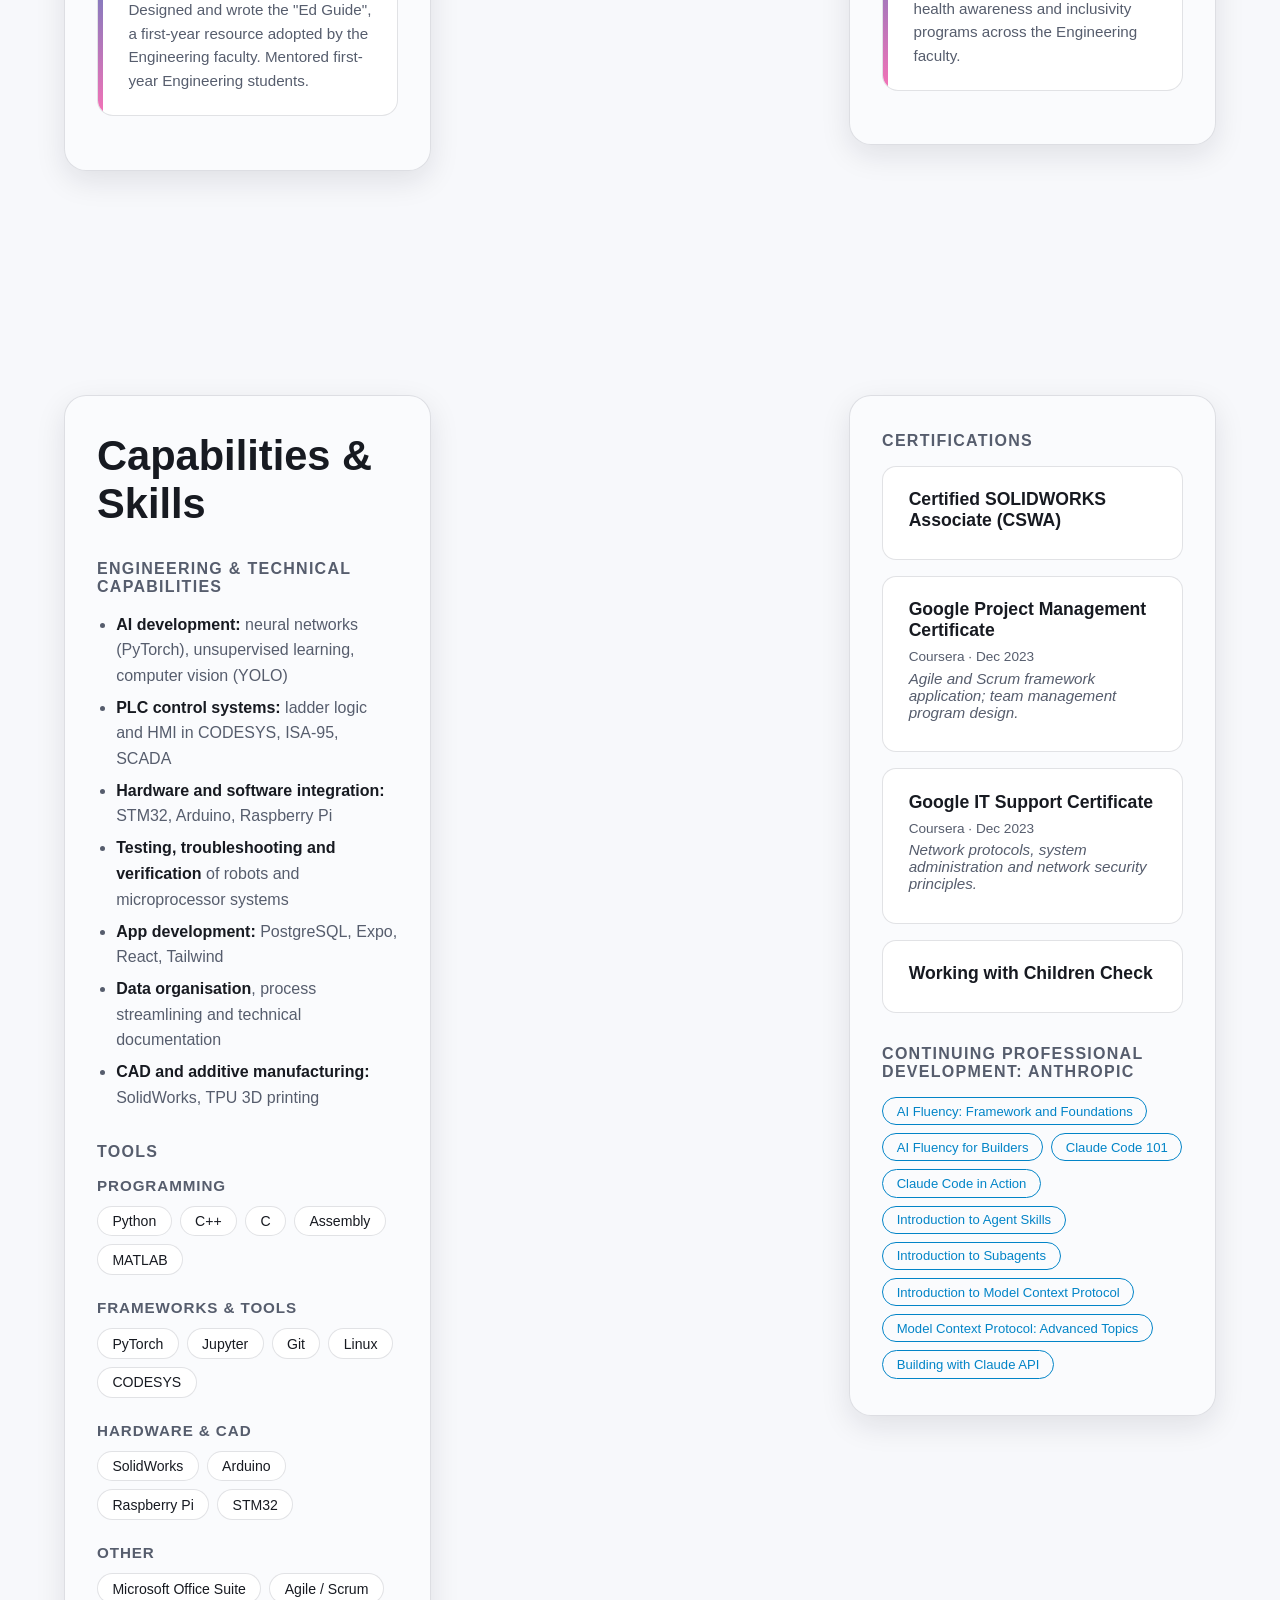
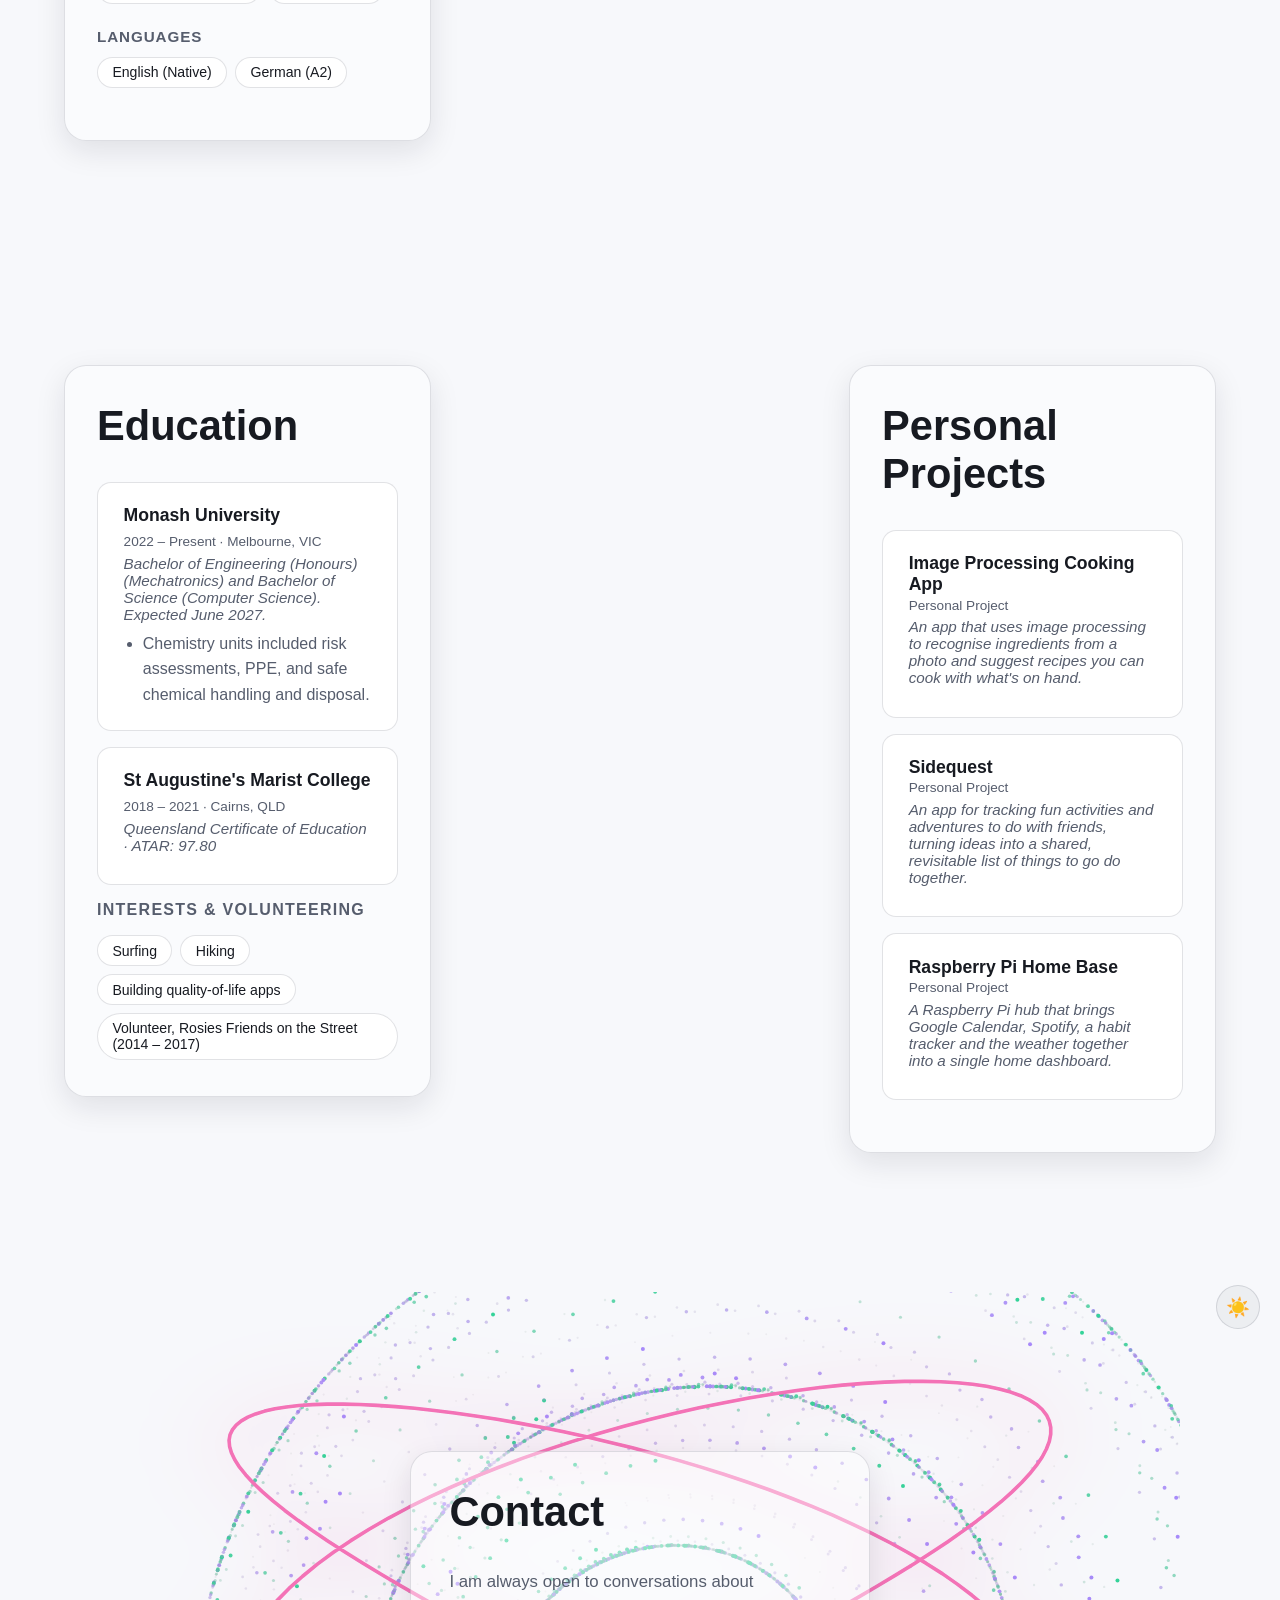
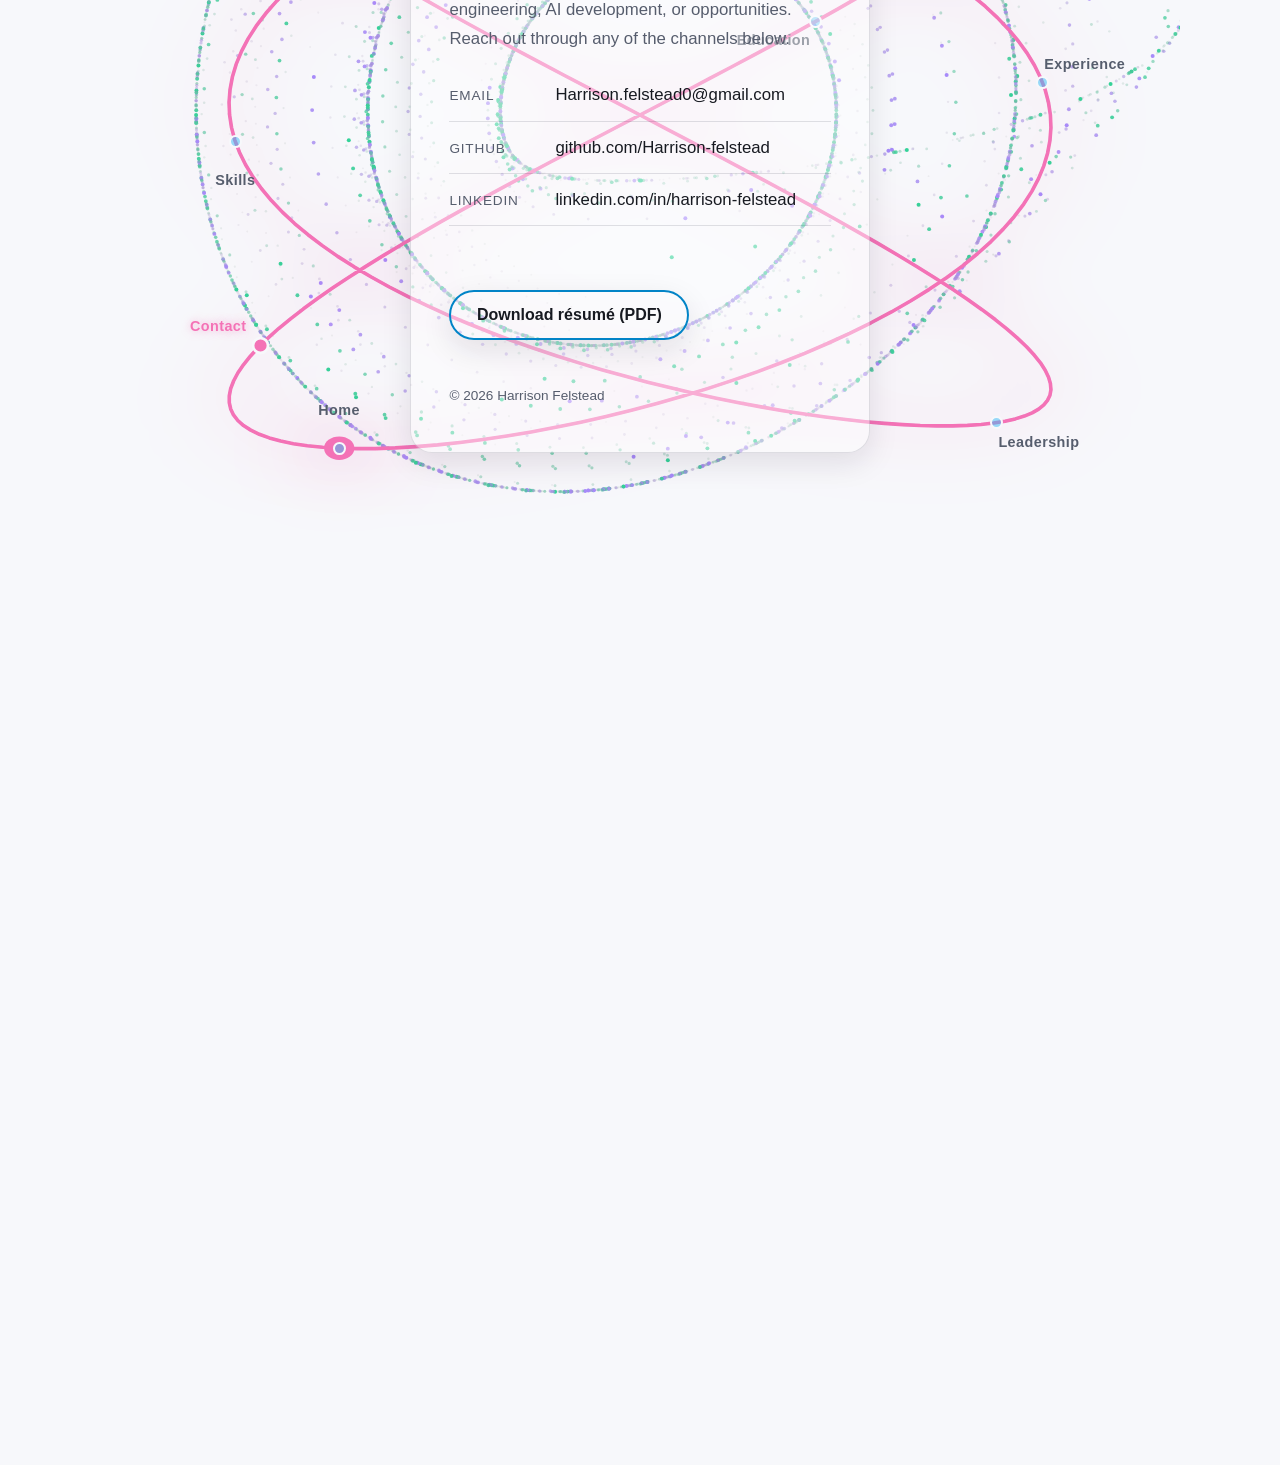
==== commit 1af544a2: "Changes" ====
--- a/index.html
+++ b/index.html
@@ -1,4 +1,4 @@
-<!DOCTYPE html>
+﻿<!DOCTYPE html>
 <html lang="en">
 <head>
 <meta charset="UTF-8">
@@ -334,63 +334,63 @@
       </div>
     </section>
 
-    <section id="projects" class="section section--pos-tc" data-title="Projects" aria-labelledby="projects-heading">
-      <div class="section__inner">
-        <h2 id="projects-heading">Personal Projects</h2>
-
-        <article class="card">
-          <div class="card__head">
-            <h4>Image Processing Cooking App</h4>
-            <span class="card__meta">Personal Project</span>
-          </div>
-          <p class="card__role">An app that uses image processing to recognise ingredients from a photo and suggest recipes you can cook with what's on hand.</p>
-        </article>
-
-        <article class="card">
-          <div class="card__head">
-            <h4>Sidequest</h4>
-            <span class="card__meta">Personal Project</span>
-          </div>
-          <p class="card__role">An app for tracking fun activities and adventures to do with friends, turning ideas into a shared, revisitable list of things to go do together.</p>
-        </article>
-
-        <article class="card">
-          <div class="card__head">
-            <h4>Raspberry Pi Home Base</h4>
-            <span class="card__meta">Personal Project</span>
-          </div>
-          <p class="card__role">A Raspberry Pi hub that brings Google Calendar, Spotify, a habit tracker and the weather together into a single home dashboard.</p>
-        </article>
-      </div>
-    </section>
-
-    <section id="education" class="section section--pos-bl" data-title="Education" aria-labelledby="education-heading">
-      <div class="section__inner">
-        <h2 id="education-heading">Education</h2>
-
-        <article class="card">
-          <div class="card__head">
-            <h3>Monash University</h3>
-            <span class="card__meta">2022 – Present · Melbourne, VIC</span>
-          </div>
-          <p class="card__role">Bachelor of Engineering (Honours) (Mechatronics) and Bachelor of Science (Computer Science). Expected June 2027.</p>
-          <ul>
-            <li>Chemistry units included risk assessments, PPE, and safe chemical handling and disposal.</li>
+    <section id="education" class="section section--pos-tl section--span" data-title="Education" aria-labelledby="education-heading">
+      <div class="section__inner section__inner--split">
+        <div class="pane">
+          <h2 id="education-heading">Education</h2>
+
+          <article class="card">
+            <div class="card__head">
+              <h3>Monash University</h3>
+              <span class="card__meta">2022 – Present · Melbourne, VIC</span>
+            </div>
+            <p class="card__role">Bachelor of Engineering (Honours) (Mechatronics) and Bachelor of Science (Computer Science). Expected June 2027.</p>
+            <ul>
+              <li>Chemistry units included risk assessments, PPE, and safe chemical handling and disposal.</li>
+            </ul>
+          </article>
+
+          <article class="card">
+            <div class="card__head">
+              <h3>St Augustine's Marist College</h3>
+              <span class="card__meta">2018 – 2021 · Cairns, QLD</span>
+            </div>
+            <p class="card__role">Queensland Certificate of Education · ATAR: 97.80</p>
+          </article>
+
+          <h3 class="group-title">Interests &amp; Volunteering</h3>
+          <ul class="pill-list">
+            <li>Surfing</li><li>Hiking</li><li>Building quality-of-life apps</li><li>Volunteer, Rosies Friends on the Street (2014 – 2017)</li>
           </ul>
-        </article>
-
-        <article class="card">
-          <div class="card__head">
-            <h3>St Augustine's Marist College</h3>
-            <span class="card__meta">2018 – 2021 · Cairns, QLD</span>
-          </div>
-          <p class="card__role">Queensland Certificate of Education · ATAR: 97.80</p>
-        </article>
-
-        <h3 class="group-title">Interests &amp; Volunteering</h3>
-        <ul class="pill-list">
-          <li>Surfing</li><li>Hiking</li><li>Building quality-of-life apps</li><li>Volunteer, Rosies Friends on the Street (2014 – 2017)</li>
-        </ul>
+        </div>
+
+        <div class="pane" id="projects" data-title="Projects">
+          <h2 id="projects-heading">Personal Projects</h2>
+
+          <article class="card">
+            <div class="card__head">
+              <h4>Image Processing Cooking App</h4>
+              <span class="card__meta">Personal Project</span>
+            </div>
+            <p class="card__role">An app that uses image processing to recognise ingredients from a photo and suggest recipes you can cook with what's on hand.</p>
+          </article>
+
+          <article class="card">
+            <div class="card__head">
+              <h4>Sidequest</h4>
+              <span class="card__meta">Personal Project</span>
+            </div>
+            <p class="card__role">An app for tracking fun activities and adventures to do with friends, turning ideas into a shared, revisitable list of things to go do together.</p>
+          </article>
+
+          <article class="card">
+            <div class="card__head">
+              <h4>Raspberry Pi Home Base</h4>
+              <span class="card__meta">Personal Project</span>
+            </div>
+            <p class="card__role">A Raspberry Pi hub that brings Google Calendar, Spotify, a habit tracker and the weather together into a single home dashboard.</p>
+          </article>
+        </div>
       </div>
     </section>
 
--- a/css/style.css
+++ b/css/style.css
@@ -1,8 +1,8 @@
 :root {
   --bg: #0b0e14;
   --bg-elevated: rgba(255, 255, 255, 0.06);
-  --panel-bg: linear-gradient(135deg, rgba(255, 255, 255, 0.09), rgba(11, 14, 20, 0.38));
-  --glass-edge: rgba(255, 255, 255, 0.22);
+  --panel-bg: rgba(11, 14, 20, 0.42);
+  --card-bg: #161b26;
   --text: #eef1f6;
   --text-muted: #a6adba;
   --border: rgba(255, 255, 255, 0.1);
@@ -17,8 +17,8 @@
 [data-theme="light"] {
   --bg: #f7f8fb;
   --bg-elevated: rgba(15, 23, 42, 0.045);
-  --panel-bg: linear-gradient(135deg, rgba(255, 255, 255, 0.62), rgba(255, 255, 255, 0.3));
-  --glass-edge: rgba(255, 255, 255, 0.85);
+  --panel-bg: rgba(255, 255, 255, 0.42);
+  --card-bg: #ffffff;
   --text: #171a21;
   --text-muted: #565d6d;
   --border: rgba(15, 23, 42, 0.12);
@@ -98,12 +98,10 @@
 .pane {
   pointer-events: auto;
   background: var(--panel-bg);
-  backdrop-filter: blur(22px) saturate(1.7);
-  -webkit-backdrop-filter: blur(22px) saturate(1.7);
-  border: 1px solid var(--glass-edge);
+  border: 1px solid var(--border);
   border-radius: 22px;
   padding: 2.25rem clamp(1.25rem, 2.5vw, 2.25rem);
-  box-shadow: var(--shadow), inset 0 1px 0 var(--glass-edge);
+  box-shadow: var(--shadow);
 }
 
 .pane .project__story > div { grid-template-columns: 1fr; gap: 0.15rem; }
@@ -142,12 +140,10 @@
   max-width: 460px;
   width: 100%;
   background: var(--panel-bg);
-  backdrop-filter: blur(22px) saturate(1.7);
-  -webkit-backdrop-filter: blur(22px) saturate(1.7);
-  border: 1px solid var(--glass-edge);
+  border: 1px solid var(--border);
   border-radius: 22px;
   padding: 2.25rem clamp(1.5rem, 3vw, 2.5rem);
-  box-shadow: var(--shadow), inset 0 1px 0 var(--glass-edge);
+  box-shadow: var(--shadow);
   opacity: 0;
   transform: translateY(18px) scale(0.97);
   transition: opacity 0.28s ease, transform 0.3s cubic-bezier(0.22, 1, 0.36, 1);
@@ -228,7 +224,7 @@
 }
 
 .card {
-  background: var(--bg-elevated);
+  background: var(--card-bg);
   border: 1px solid var(--border);
   border-radius: 14px;
   padding: 1.4rem 1.6rem;
@@ -302,7 +298,7 @@
 /* Project story cards: tags, title, then Challenge / What I did / Outcome */
 .project {
   position: relative;
-  background: var(--bg-elevated);
+  background: var(--card-bg);
   border: 1px solid var(--border);
   border-radius: 16px;
   padding: 1.4rem 1.6rem 1.4rem 1.9rem;
@@ -328,7 +324,7 @@
 
 .project--featured {
   border-color: var(--accent-strong);
-  background: color-mix(in srgb, var(--accent-strong) 7%, var(--bg-elevated));
+  background: color-mix(in srgb, var(--accent-strong) 8%, var(--card-bg));
 }
 
 .project__head h4 {
@@ -420,7 +416,7 @@
   font-size: 0.78rem;
   padding: 0.2rem 0.6rem;
   border-radius: 6px;
-  background: var(--bg-elevated);
+  background: var(--card-bg);
   border: 1px solid var(--border);
   color: var(--text);
 }
@@ -489,7 +485,7 @@
 }
 
 .pill-list li {
-  background: var(--bg-elevated);
+  background: var(--card-bg);
   border: 1px solid var(--border);
   border-radius: 999px;
   padding: 0.4rem 0.9rem;
@@ -550,7 +546,6 @@
   border-radius: 50%;
   border: 1px solid var(--border);
   background: var(--bg-elevated);
-  backdrop-filter: blur(6px);
   color: var(--text);
   font-size: 1.2rem;
   display: flex;
